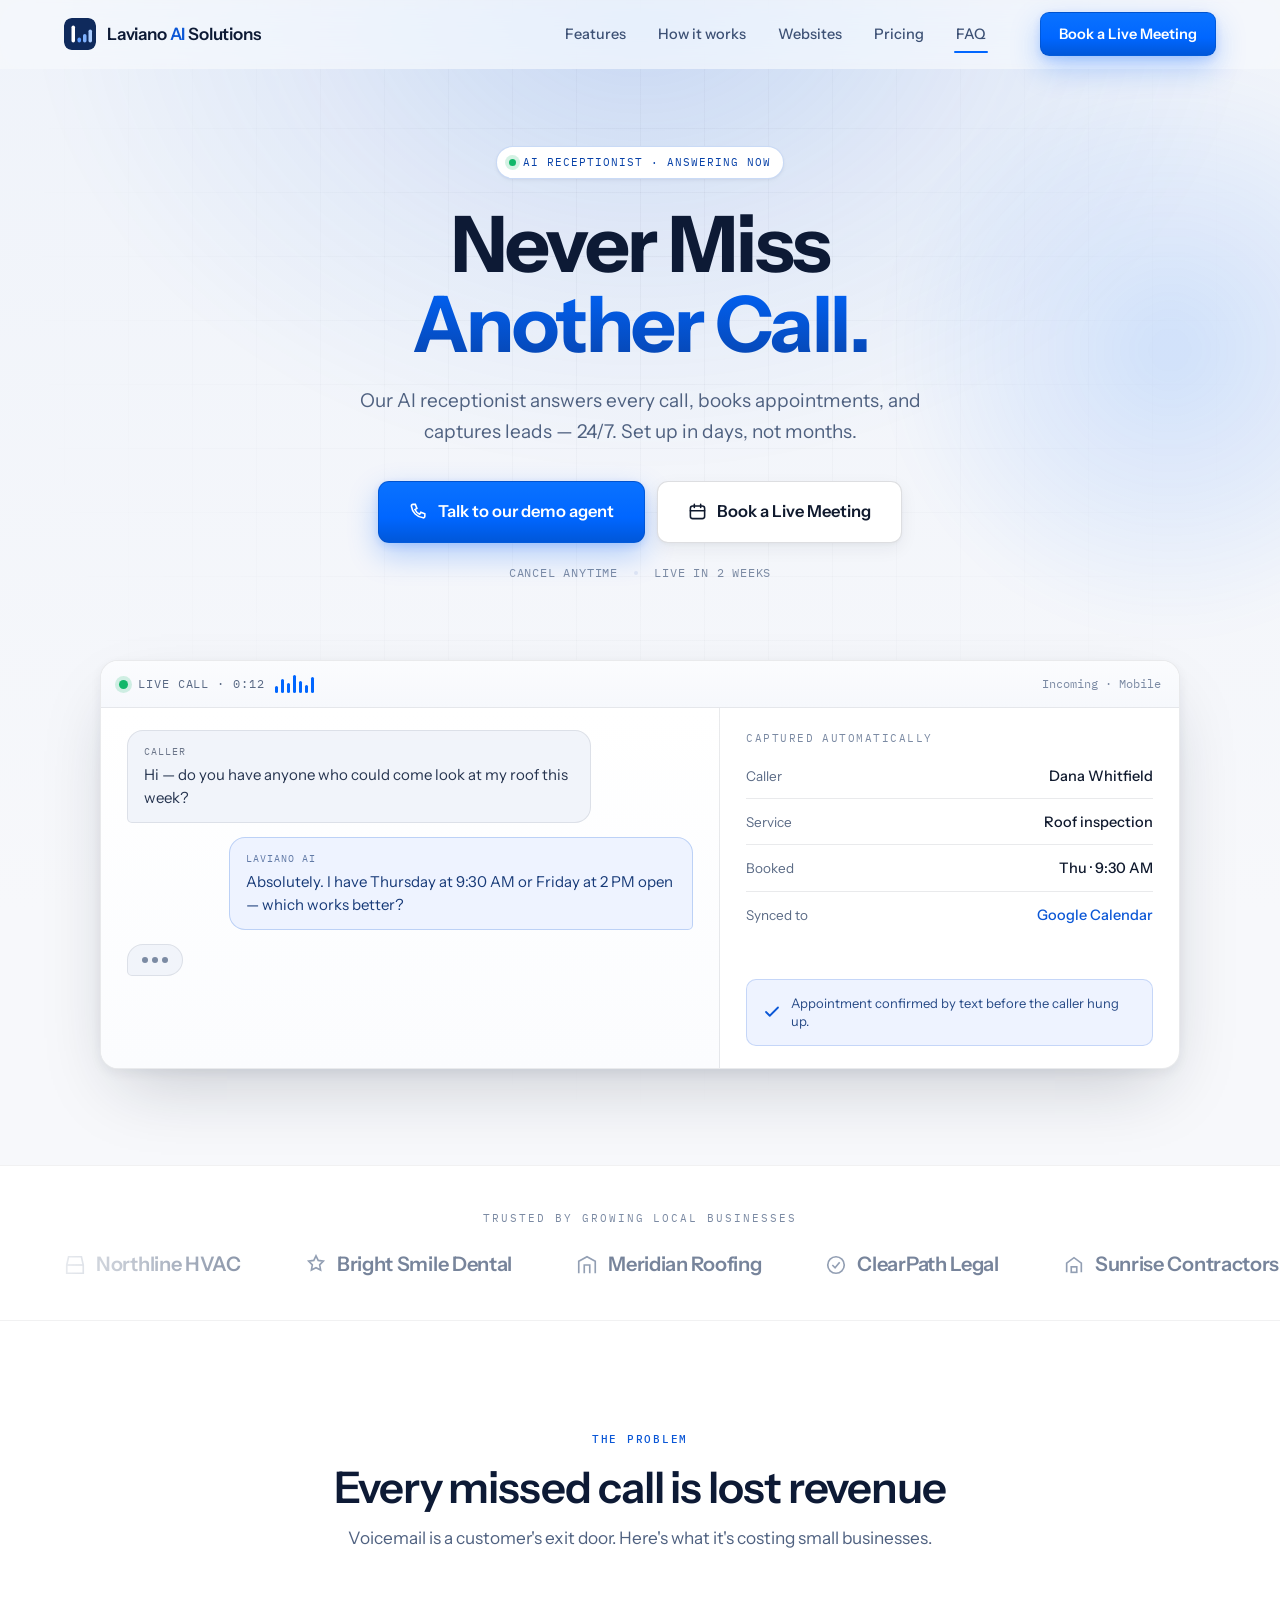
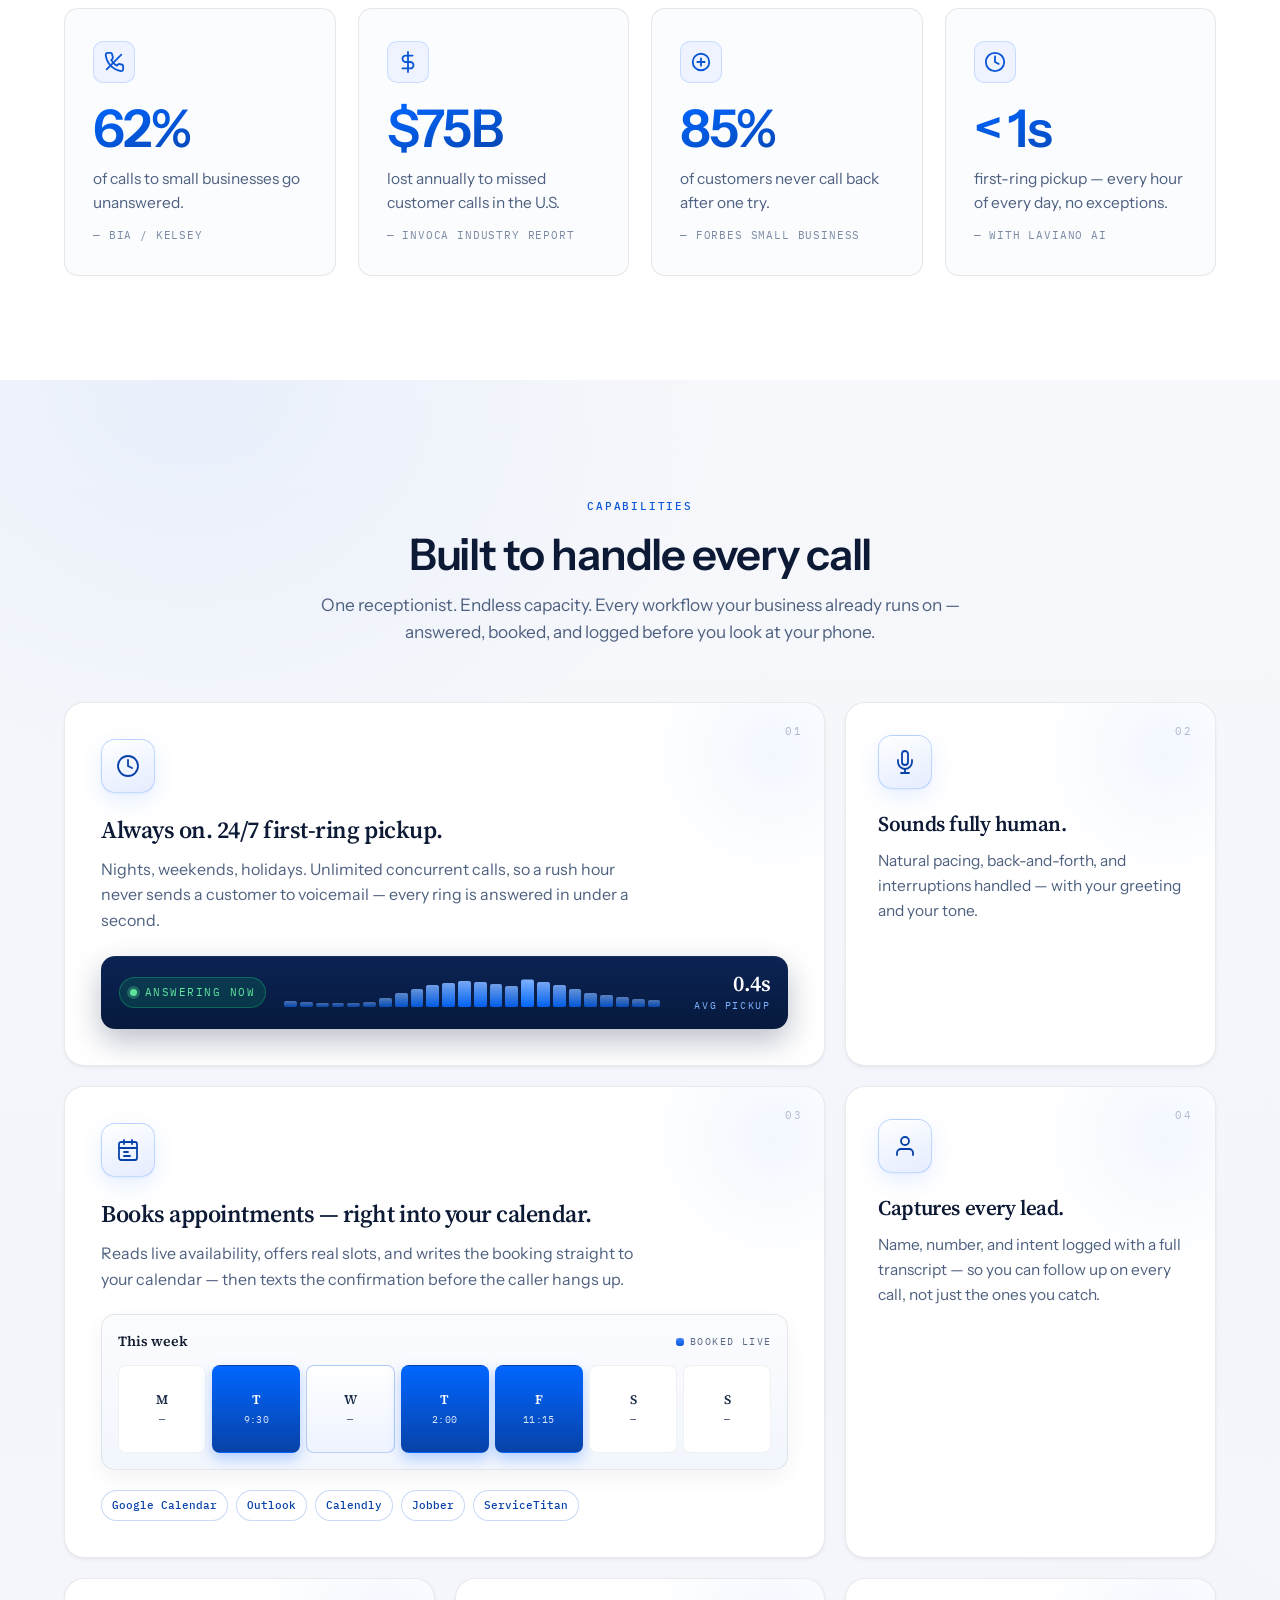
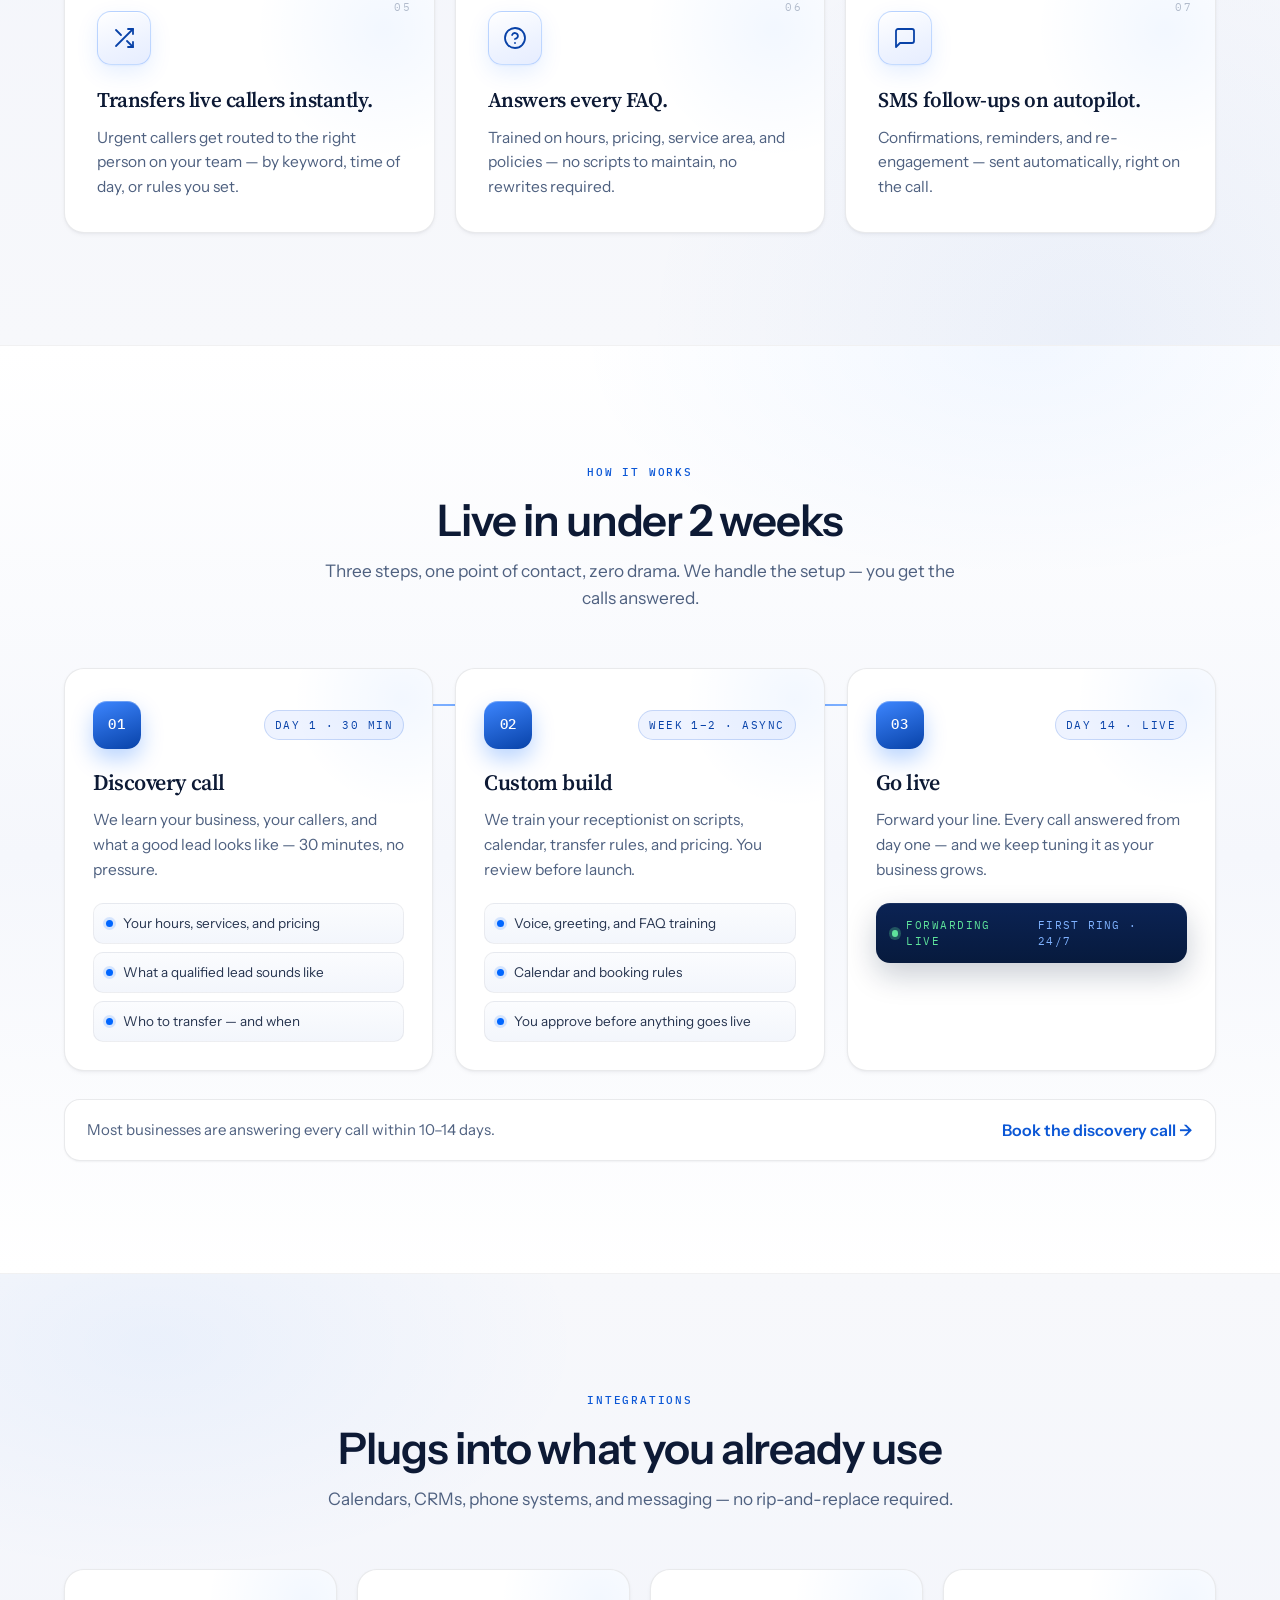
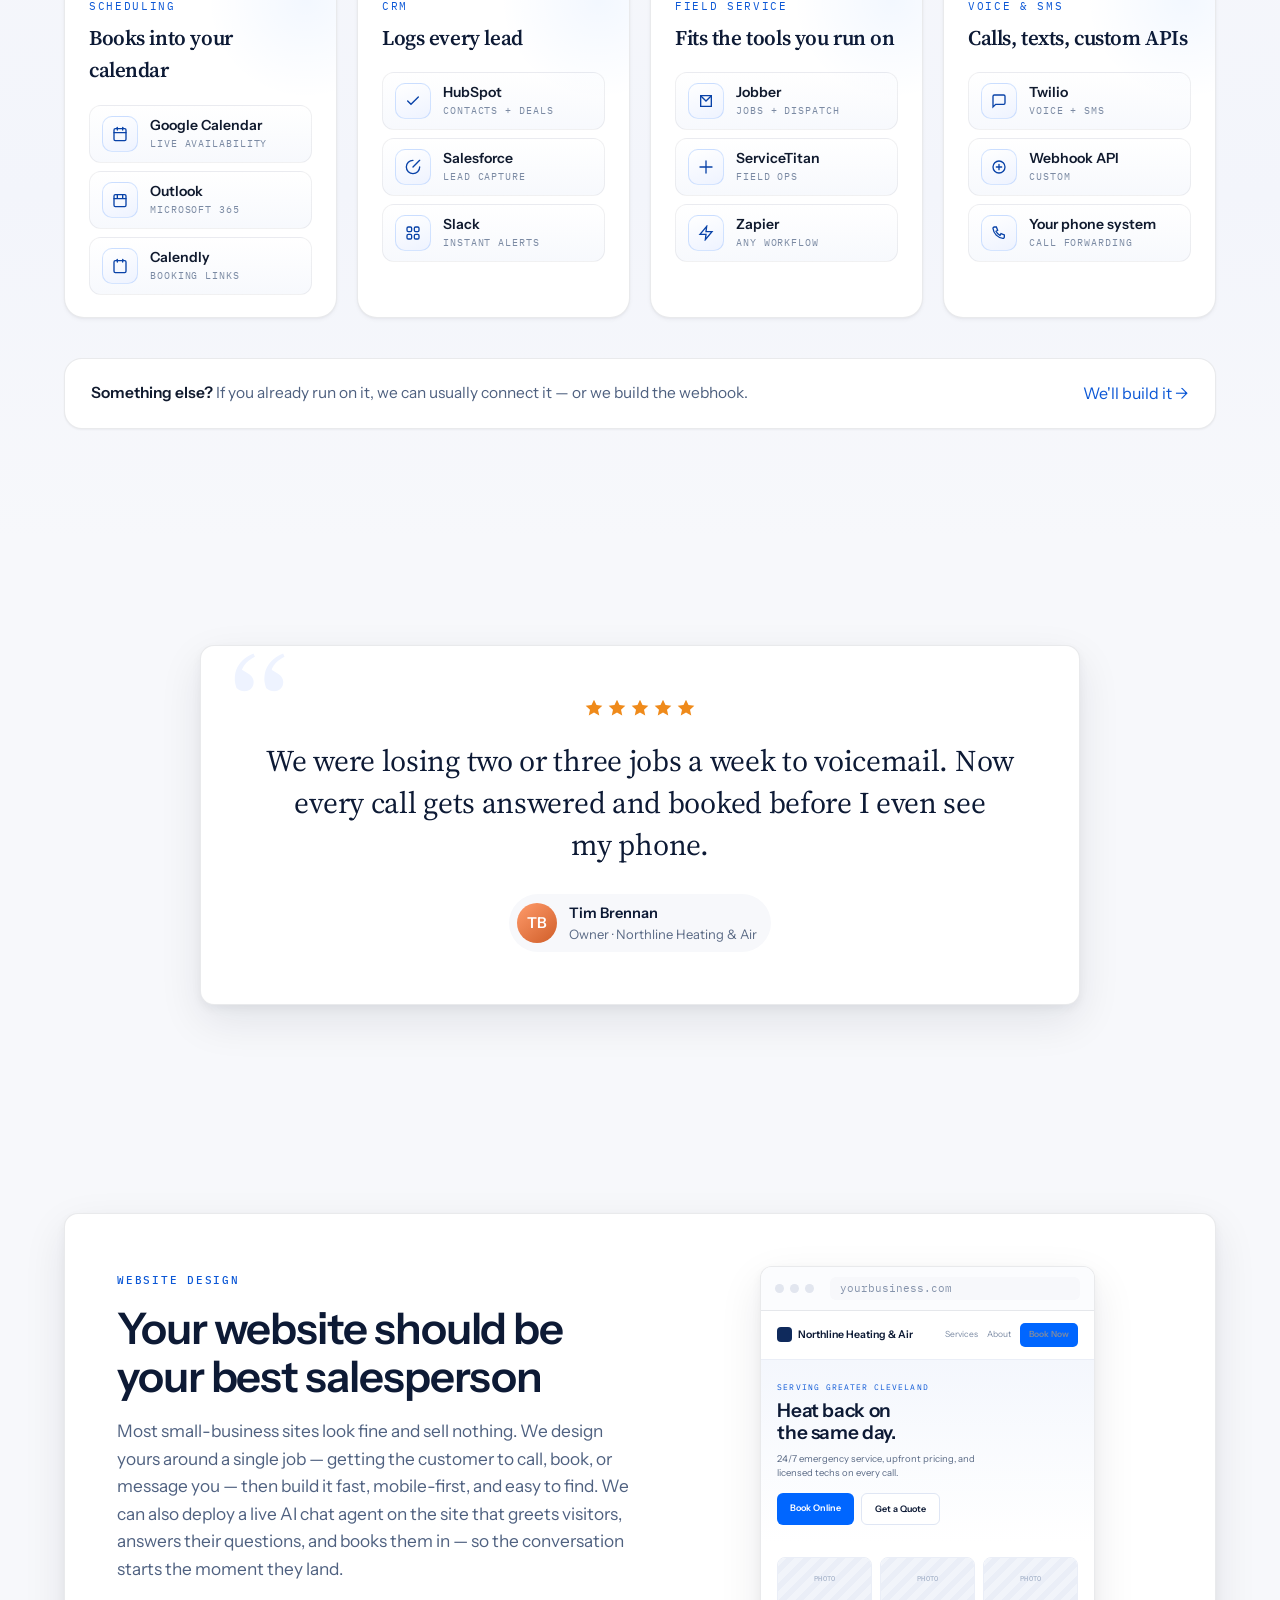
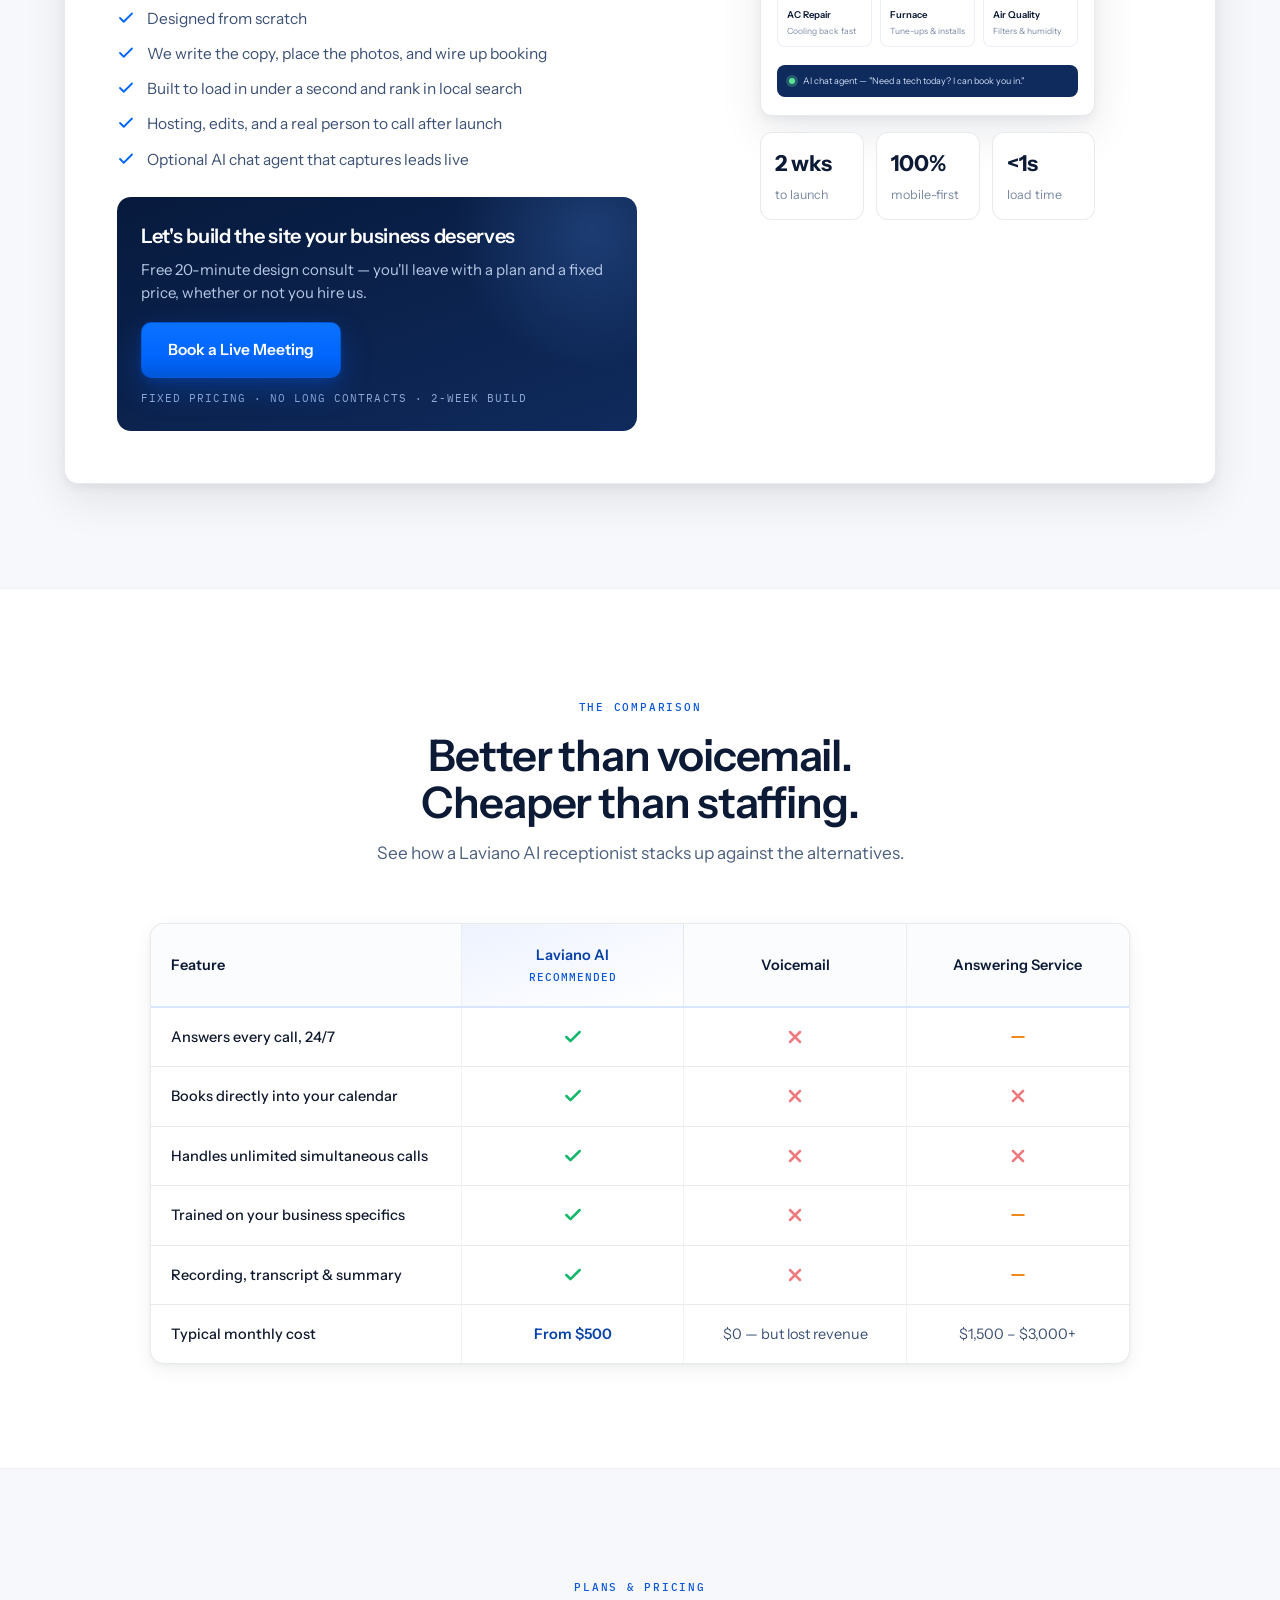
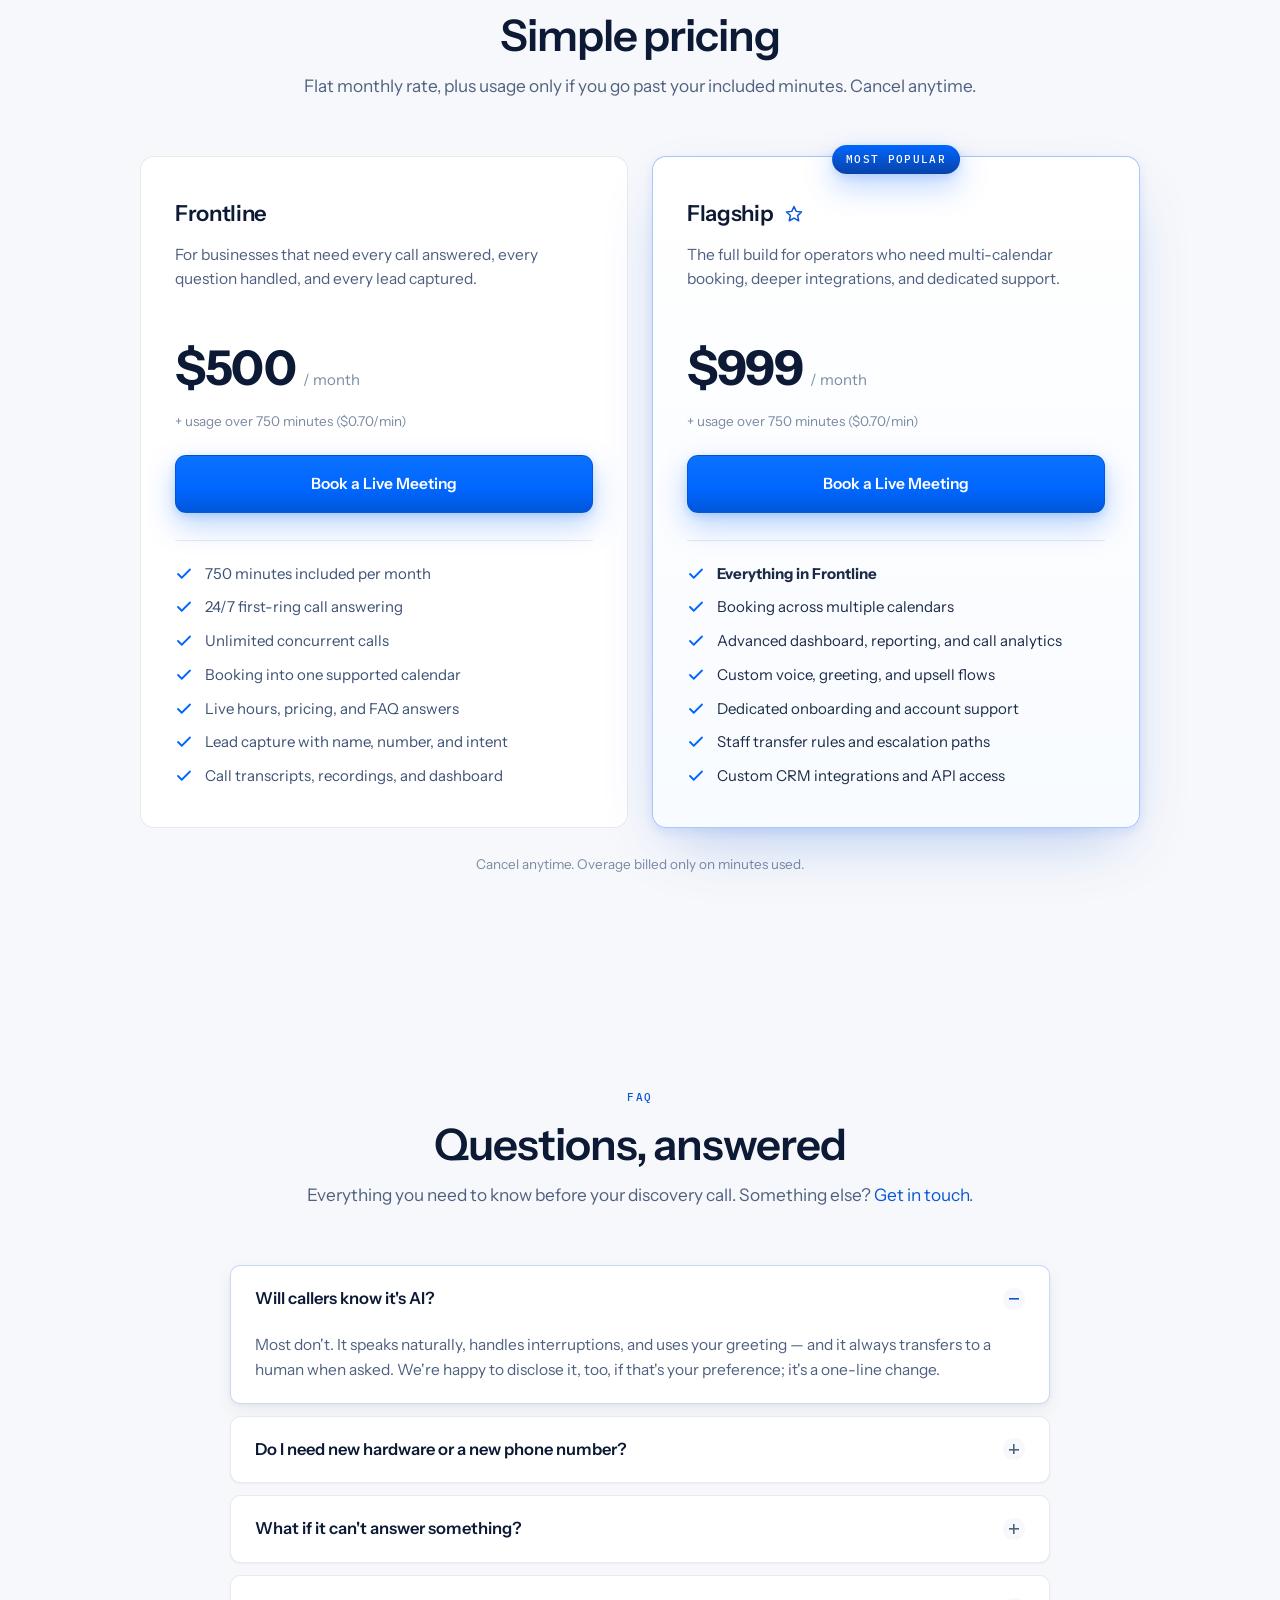
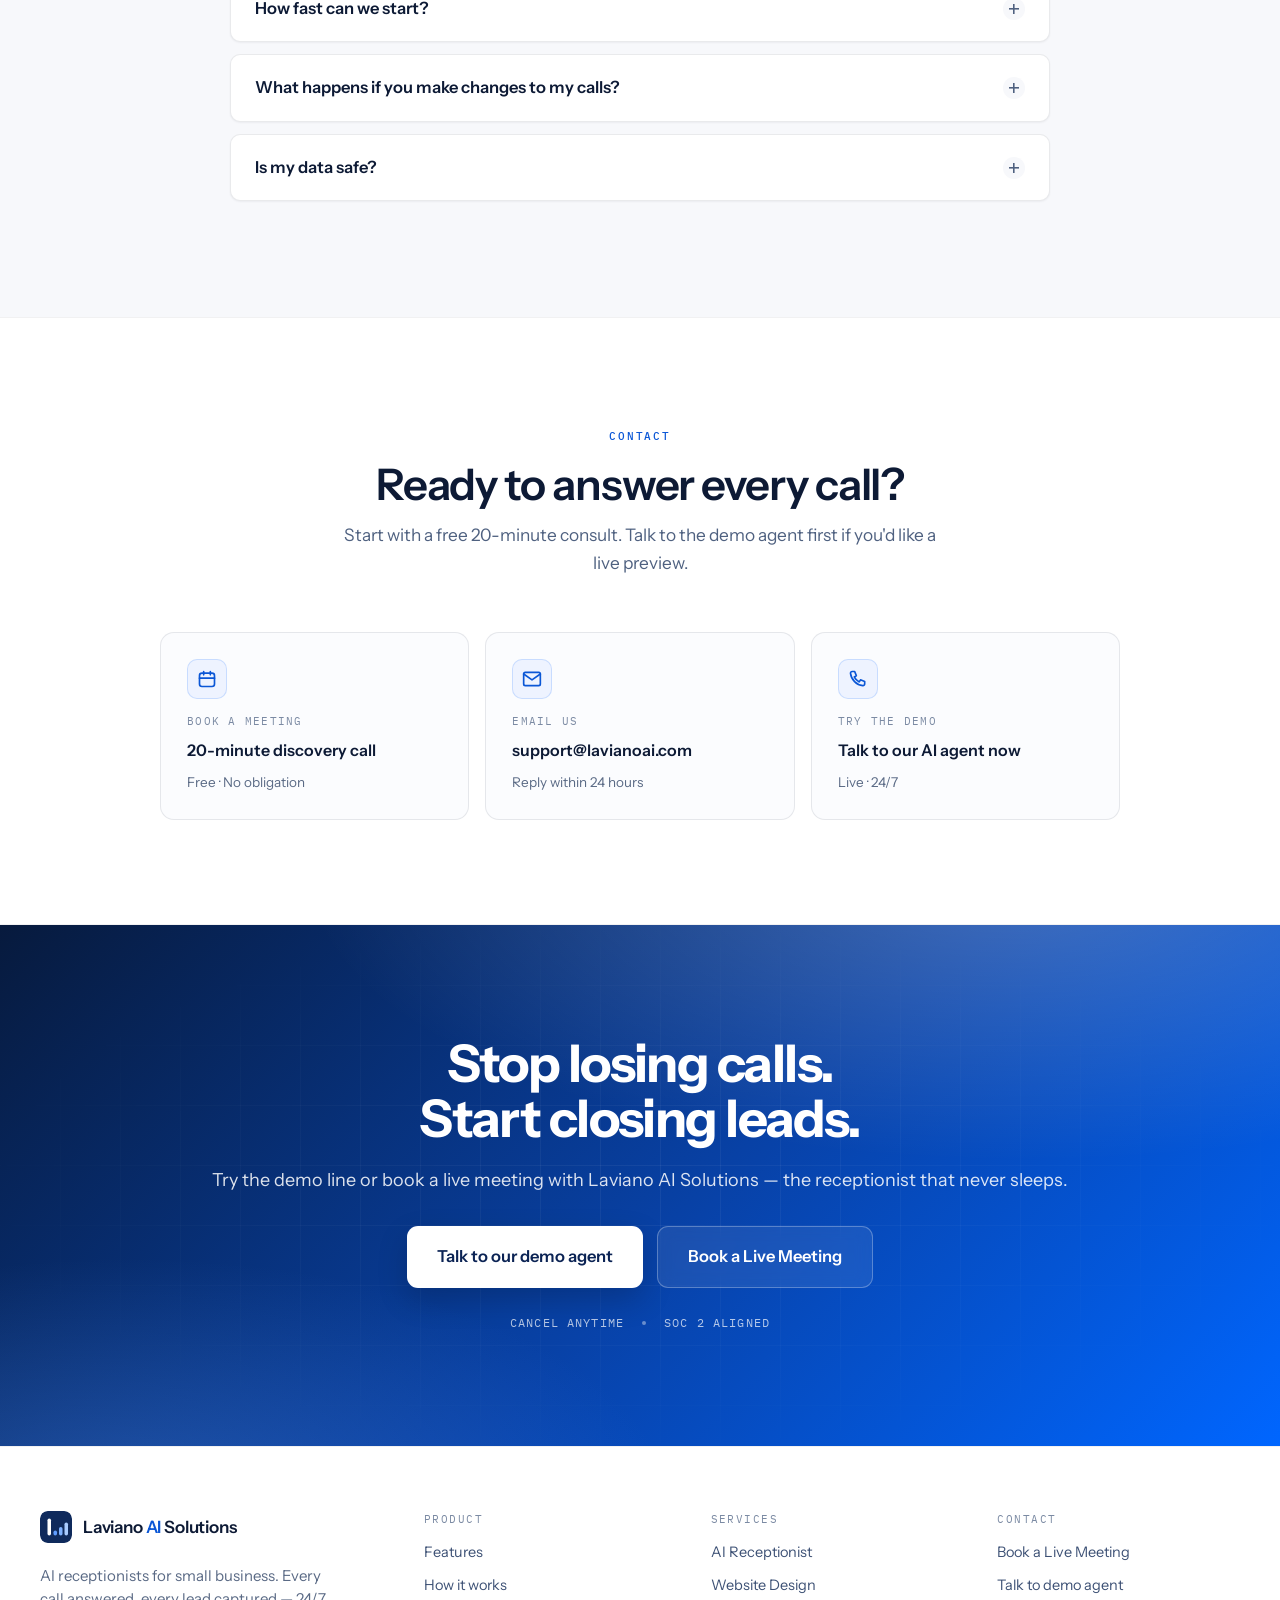
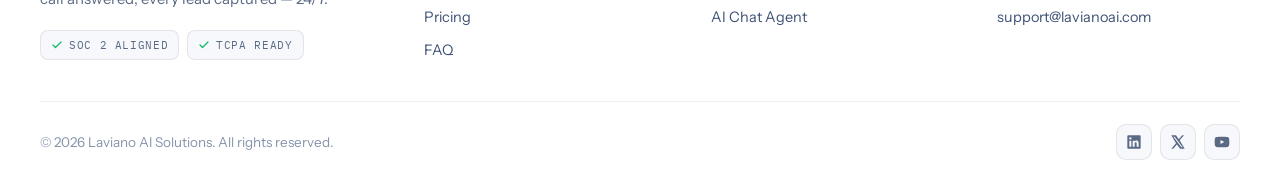
==== Laviano AI Solutions.html @ 8ea0ea9b "Save Laviano AI Solutions website as a recoverable snapshot. Co-authored-by: Cursor <cursoragent@cur" ====
<!DOCTYPE html>
<html lang="en">
<head>
<meta charset="utf-8">
<meta name="viewport" content="width=device-width, initial-scale=1, viewport-fit=cover">
<meta name="theme-color" content="#0f2a5c">
<meta name="color-scheme" content="light">
<meta name="description" content="Laviano AI Solutions builds AI receptionists that answer every call, book appointments, and capture leads 24/7 — plus fast, conversion-focused websites for small business.">
<meta name="keywords" content="AI receptionist, AI phone answering, small business AI, appointment booking AI, missed call solution, AI voice agent">
<meta property="og:title" content="Laviano AI Solutions — Never Miss Another Call">
<meta property="og:description" content="AI receptionist that answers every call, books appointments, and captures leads — 24/7. Set up in days, not months.">
<meta property="og:type" content="website">
<meta name="twitter:card" content="summary_large_image">

<title>Laviano AI Solutions — Never Miss Another Call</title>

<link rel="preconnect" href="https://fonts.googleapis.com">
<link rel="preconnect" href="https://fonts.gstatic.com" crossorigin>
<link href="https://fonts.googleapis.com/css2?family=Instrument+Sans:ital,wght@0,400..700;1,400..700&family=IBM+Plex+Mono:wght@400;500&family=Source+Serif+4:opsz,wght@8..60,400;8..60,600&display=swap" rel="stylesheet">

<!-- Inline SVG favicon (data URI) -->
<link rel="icon" type="image/svg+xml" href="data:image/svg+xml;utf8,<svg xmlns='http://www.w3.org/2000/svg' viewBox='0 0 64 64'><rect width='64' height='64' rx='14' fill='%230f2a5c'/><rect x='15' y='15' width='7' height='34' rx='3.5' fill='%23fff'/><rect x='27' y='39' width='7' height='10' rx='3.5' fill='%235f9dff'/><rect x='38' y='32' width='7' height='17' rx='3.5' fill='%237fb2ff'/><rect x='49' y='23' width='7' height='26' rx='3.5' fill='%23a9ccff'/></svg>">

<style>
/* =====================================================================
   DESIGN SYSTEM
   Tokens, resets, and shared primitives.
   ===================================================================== */
:root {
  /* Brand — deep marine + electric blue */
  --brand-950: #071a3d;
  --brand-900: #0b2354;
  --brand-800: #0f2a5c;
  --brand-700: #0842a8;
  --brand-600: #0b57d6;
  --brand-500: #0066ff;
  --brand-400: #3d86ff;
  --brand-300: #7fb2ff;
  --brand-200: #a9ccff;
  --brand-100: #d7e5ff;
  --brand-50:  #eef3ff;

  /* Neutral (cool) */
  --ink-950: #06101f;
  --ink-900: #0d1a35;
  --ink-800: #101a2e;
  --ink-700: #1c2b48;
  --ink-600: #26344f;
  --ink-500: #3d5175;
  --ink-400: #4f6180;
  --ink-300: #5a6a85;
  --ink-200: #7b8aa3;
  --ink-100: #8593ab;
  --ink-60:  #b7c9e6;
  --ink-40:  #dfe6f4;
  --ink-20:  #eaeef7;
  --ink-10:  #f1f4fa;
  --ink-05:  #f7f8fb;

  /* Surfaces */
  --bg:            #f7f8fb;
  --surface:       #ffffff;
  --surface-soft:  #fbfcfe;
  --surface-tint:  #eff3fa;

  /* Semantics */
  --success: #12b76a;
  --warn:    #ef8a1a;
  --danger:  #e5484d;

  /* Lines */
  --line:      rgba(16,26,46,.09);
  --line-soft: rgba(16,26,46,.06);
  --line-hard: rgba(16,26,46,.14);

  /* Elevations */
  --shadow-xs:  0 1px 2px rgba(16,26,46,.05);
  --shadow-sm:  0 2px 4px rgba(16,26,46,.04), 0 1px 2px rgba(16,26,46,.03);
  --shadow-md:  0 6px 18px rgba(16,26,46,.06), 0 2px 4px rgba(16,26,46,.04);
  --shadow-lg:  0 16px 44px rgba(16,26,46,.09), 0 4px 10px rgba(16,26,46,.05);
  --shadow-xl:  0 24px 60px rgba(16,26,46,.12), 0 6px 14px rgba(16,26,46,.05);
  --shadow-brand: 0 12px 30px rgba(0,102,255,.28), 0 3px 8px rgba(0,102,255,.16);
  --shadow-brand-lg: 0 20px 46px rgba(0,102,255,.36), 0 6px 14px rgba(0,102,255,.20);

  /* Radii */
  --r-xs: 6px;
  --r-sm: 8px;
  --r-md: 10px;
  --r-lg: 14px;
  --r-xl: 18px;
  --r-2xl: 22px;
  --r-full: 999px;

  /* Type */
  --font-sans:  'Instrument Sans', 'Helvetica Neue', Helvetica, Arial, sans-serif;
  --font-serif: 'Source Serif 4', 'Iowan Old Style', Georgia, serif;
  --font-mono:  'IBM Plex Mono', ui-monospace, SFMono-Regular, Menlo, Consolas, monospace;

  /* Spacing scale */
  --sp-1: 4px;  --sp-2: 8px;  --sp-3: 12px; --sp-4: 16px;
  --sp-5: 20px; --sp-6: 24px; --sp-7: 32px; --sp-8: 40px;
  --sp-9: 56px; --sp-10: 72px; --sp-11: 96px; --sp-12: 128px;

  /* Motion */
  --ease-out: cubic-bezier(.2, .7, .2, 1);
  --ease-in-out: cubic-bezier(.65, 0, .35, 1);
  --dur-1: 140ms;
  --dur-2: 220ms;
  --dur-3: 380ms;
  --dur-4: 620ms;
  --dur-5: 900ms;

  /* Layout */
  --wrap: 1200px;
  --wrap-tight: 900px;
  --nav-h: 68px;
}

* { margin: 0; padding: 0; box-sizing: border-box; -webkit-tap-highlight-color: transparent; }
html {
  scroll-behavior: smooth;
  -webkit-text-size-adjust: 100%;
  overflow-x: hidden;
  overscroll-behavior-y: none;
}
html:focus-within { scroll-behavior: smooth; }
body {
  background: var(--bg);
  color: var(--ink-800);
  font-family: var(--font-sans);
  font-size: 16px;
  line-height: 1.55;
  -webkit-font-smoothing: antialiased;
  -moz-osx-font-smoothing: grayscale;
  text-rendering: optimizeLegibility;
  overflow-x: hidden;
  overflow-wrap: break-word;
  word-wrap: break-word;
  min-width: 320px;
}
::selection { background: rgba(0,102,255,.22); color: var(--ink-900); }
img, svg { display: block; max-width: 100%; }
button { font: inherit; color: inherit; background: none; border: 0; cursor: pointer; }
a { color: var(--brand-600); text-decoration: none; transition: color var(--dur-1) var(--ease-out); }
a:hover { color: var(--brand-700); }
:focus-visible { outline: 2px solid var(--brand-500); outline-offset: 3px; border-radius: 4px; }

/* Skip link (a11y) */
.skip-link {
  position: fixed; top: -60px; left: 12px;
  background: var(--ink-900); color: #fff;
  padding: 10px 14px; border-radius: var(--r-sm);
  font-weight: 600; font-size: 14px; z-index: 999;
  transition: top .18s var(--ease-out);
}
.skip-link:focus { top: 12px; color: #fff; }

/* Layout helper */
.wrap { max-width: var(--wrap); margin: 0 auto; padding: 0 24px; }
.wrap-tight { max-width: var(--wrap-tight); margin: 0 auto; padding: 0 24px; }
section { padding: 104px 24px; position: relative; }

/* Eyebrow label */
.eyebrow {
  font-family: var(--font-mono);
  font-size: 11px;
  font-weight: 500;
  letter-spacing: .16em;
  text-transform: uppercase;
  color: var(--brand-600);
}
.eyebrow--dark { color: var(--brand-300); }

/* Section heading */
.h-section {
  font-family: var(--font-sans);
  font-weight: 600;
  font-size: clamp(28px, 3.4vw, 44px);
  line-height: 1.1;
  letter-spacing: -0.025em;
  color: var(--ink-900);
  text-wrap: balance;
}
.h-section--lg {
  font-weight: 700;
  font-size: clamp(34px, 4.2vw, 54px);
  letter-spacing: -0.03em;
}
.lede {
  color: var(--ink-400);
  font-size: clamp(16px, 1.35vw, 18px);
  line-height: 1.6;
  text-wrap: pretty;
}
.section-head {
  text-align: center;
  max-width: 680px;
  margin: 0 auto var(--sp-9);
}
.section-head .h-section { margin: 14px 0 12px; }

/* Buttons */
.btn {
  display: inline-flex; align-items: center; justify-content: center; gap: 10px;
  font-family: var(--font-sans);
  font-weight: 600;
  font-size: 15.5px;
  padding: 15px 26px;
  border-radius: var(--r-md);
  transition: transform var(--dur-2) var(--ease-out), box-shadow var(--dur-2) var(--ease-out), background var(--dur-2) var(--ease-out), color var(--dur-2) var(--ease-out), border-color var(--dur-2) var(--ease-out);
  white-space: nowrap;
  will-change: transform;
  cursor: pointer;
}
.btn:active { transform: translateY(-1px); }
.btn--primary {
  background: linear-gradient(180deg, #0a72ff, #0066ff 60%, #0057d9);
  color: #fff;
  box-shadow: var(--shadow-brand);
  border: 1px solid rgba(0,80,200,.65);
}
.btn--primary:hover { transform: translateY(-2px); box-shadow: var(--shadow-brand-lg); color: #fff; }
.btn--ghost {
  background: #fff;
  color: var(--ink-800);
  border: 1px solid var(--line-hard);
  box-shadow: var(--shadow-md);
}
.btn--ghost:hover { transform: translateY(-2px); box-shadow: var(--shadow-lg); color: var(--ink-800); border-color: rgba(16,26,46,.22); }
.btn--onDark {
  background: rgba(255,255,255,.08);
  color: #fff;
  border: 1px solid rgba(255,255,255,.28);
  backdrop-filter: blur(8px);
}
.btn--onDark:hover { transform: translateY(-2px); background: rgba(255,255,255,.14); color: #fff; }
.btn--white {
  background: #fff;
  color: var(--brand-900);
  box-shadow: 0 12px 30px rgba(0,0,0,.18);
}
.btn--white:hover { transform: translateY(-2px); box-shadow: 0 18px 40px rgba(0,0,0,.24); color: var(--brand-900); }
.btn--lg { font-size: 16.5px; padding: 17px 30px; border-radius: 11px; }

/* Chip / tag */
.chip {
  display: inline-flex; align-items: center; gap: 7px;
  padding: 7px 12px;
  border-radius: var(--r-full);
  font-family: var(--font-mono);
  font-size: 11px;
  letter-spacing: .09em;
  text-transform: uppercase;
  color: var(--brand-700);
  background: #fff;
  border: 1px solid rgba(11,87,214,.22);
  box-shadow: var(--shadow-sm);
}
.chip .dot {
  width: 7px; height: 7px; border-radius: 50%;
  background: var(--success);
  box-shadow: 0 0 0 4px rgba(18,183,106,.18);
  animation: pulseDot 1.8s ease-in-out infinite;
}
.tag {
  display: inline-flex; align-items: center; gap: 6px;
  padding: 7px 12px;
  border-radius: 8px;
  background: var(--brand-50);
  border: 1px solid rgba(0,102,255,.24);
  font-family: var(--font-mono);
  font-weight: 500;
  font-size: 11.5px;
  color: var(--brand-700);
}

/* Card primitive */
.card {
  background: var(--surface);
  border: 1px solid var(--line);
  border-radius: var(--r-lg);
  box-shadow: var(--shadow-sm);
  transition: transform var(--dur-2) var(--ease-out), box-shadow var(--dur-2) var(--ease-out), border-color var(--dur-2) var(--ease-out);
}
.card--soft { background: var(--surface-soft); }
.card--interactive:hover { transform: translateY(-4px); box-shadow: var(--shadow-lg); border-color: rgba(11,87,214,.22); }

/* Reveal on scroll */
[data-reveal] {
  opacity: 0;
  transform: translateY(22px);
  transition: opacity var(--dur-4) var(--ease-out), transform var(--dur-4) var(--ease-out);
}
[data-reveal].in { opacity: 1; transform: none; }
[data-reveal][data-delay="1"] { transition-delay: .07s; }
[data-reveal][data-delay="2"] { transition-delay: .14s; }
[data-reveal][data-delay="3"] { transition-delay: .21s; }
[data-reveal][data-delay="4"] { transition-delay: .28s; }

/* Animations */
@keyframes drift {
  0%   { transform: translate3d(-2%, 0, 0) scale(1); }
  50%  { transform: translate3d(3%, -3%, 0) scale(1.08); }
  100% { transform: translate3d(-2%, 0, 0) scale(1); }
}
@keyframes drift2 {
  0%   { transform: translate3d(2%, 2%, 0) scale(1.05); }
  50%  { transform: translate3d(-2%, -1%, 0) scale(1); }
  100% { transform: translate3d(2%, 2%, 0) scale(1.05); }
}
@keyframes pulseDot { 0%,100% { opacity: .4; } 50% { opacity: 1; } }
@keyframes marquee { from { transform: translateX(0); } to { transform: translateX(-50%); } }
@keyframes wave {
  0%, 100% { transform: scaleY(0.4); }
  50%      { transform: scaleY(1); }
}
@keyframes spin { to { transform: rotate(360deg); } }
@keyframes fadeIn { from { opacity: 0; transform: translateY(6px); } to { opacity: 1; transform: none; } }

/* Reduced motion */
@media (prefers-reduced-motion: reduce) {
  * { animation-duration: .001ms !important; animation-iteration-count: 1 !important; transition-duration: .001ms !important; scroll-behavior: auto !important; }
  [data-reveal] { opacity: 1 !important; transform: none !important; }
}

/* =====================================================================
   NAV
   ===================================================================== */
.nav {
  position: fixed; top: 0; left: 0; right: 0; z-index: 60;
  width: 100%;
  max-width: 100vw;
  backdrop-filter: saturate(180%) blur(14px);
  -webkit-backdrop-filter: saturate(180%) blur(14px);
  background: rgba(247,248,251,.72);
  border-bottom: 1px solid transparent;
  transition: background var(--dur-2) var(--ease-out), border-color var(--dur-2) var(--ease-out), box-shadow var(--dur-2) var(--ease-out);
  padding-left: env(safe-area-inset-left);
  padding-right: env(safe-area-inset-right);
}
.nav.is-stuck {
  background: rgba(247,248,251,.88);
  border-bottom-color: var(--line);
  box-shadow: 0 4px 22px rgba(16,26,46,.06);
}
.nav__inner {
  max-width: var(--wrap); margin: 0 auto;
  height: var(--nav-h);
  padding: 0 24px;
  display: flex; align-items: center; gap: 32px;
}
.brand {
  display: inline-flex; align-items: center; gap: 11px;
  color: var(--ink-900); font-weight: 600;
  transition: opacity var(--dur-1) var(--ease-out);
}
.brand:hover { color: var(--ink-900); opacity: .85; }
.brand__mark { width: 32px; height: 32px; border-radius: 8px; display: block; }
.brand__text {
  font-family: var(--font-sans);
  font-weight: 600; font-size: 17px; letter-spacing: -0.01em;
  white-space: nowrap;
}
.brand__text span { color: var(--brand-600); }
.nav__links {
  display: flex; align-items: center; gap: 28px;
  font-size: 14.5px; font-weight: 500;
  color: var(--ink-500);
  margin-left: auto;
}
.nav__links a {
  color: inherit; position: relative;
  padding: 6px 2px;
  transition: color var(--dur-1) var(--ease-out);
}
.nav__links a::after {
  content: ""; position: absolute; left: 0; right: 0; bottom: -2px; height: 2px;
  background: var(--brand-500); border-radius: 2px;
  transform: scaleX(0); transform-origin: left;
  transition: transform var(--dur-2) var(--ease-out);
}
.nav__links a:hover { color: var(--ink-900); }
.nav__links a:hover::after,
.nav__links a.is-active::after { transform: scaleX(1); }
.nav__cta { margin-left: 20px; padding: 10px 18px; font-size: 14.5px; border-radius: 9px; }
.nav__toggle {
  display: none; width: 40px; height: 40px; border-radius: 8px;
  align-items: center; justify-content: center;
  color: var(--ink-800);
  transition: background var(--dur-1) var(--ease-out);
}
.nav__toggle:hover { background: rgba(16,26,46,.05); }
.nav__toggle svg { transition: transform var(--dur-2) var(--ease-out); }
.nav__toggle.is-open svg { transform: rotate(90deg); }

/* Mobile drawer */
.nav__drawer {
  position: fixed;
  top: var(--nav-h);
  left: 0;
  right: 0;
  bottom: 0;
  height: calc(100vh - var(--nav-h));
  background: #ffffff;
  background: linear-gradient(180deg, #ffffff 0%, #f7f8fb 100%);
  padding: 24px;
  transform: translateY(-8px);
  opacity: 0; visibility: hidden;
  transition: opacity var(--dur-2) var(--ease-out), transform var(--dur-2) var(--ease-out), visibility var(--dur-2);
  z-index: 59;
  overflow-y: auto;
}
.nav__drawer.is-open { opacity: 1; visibility: visible; transform: none; }
.nav__drawer a {
  display: block; padding: 16px 12px;
  font-size: 20px; font-weight: 500;
  color: var(--ink-900);
  border-bottom: 1px solid var(--line-soft);
}
.nav__drawer .btn { width: 100%; margin-top: 20px; }

@media (max-width: 860px) {
  .nav__links { display: none; }
  .nav__cta { display: none; }
  .nav__toggle { display: inline-flex; margin-left: auto; }
}

/* =====================================================================
   SCROLL PROGRESS
   ===================================================================== */
.progress {
  position: fixed; top: 0; left: 0; height: 3px; width: 0%;
  background: linear-gradient(90deg, var(--brand-500), var(--brand-300));
  z-index: 70; transition: width 60ms linear;
  border-radius: 0 3px 3px 0;
}

/* =====================================================================
   HERO
   ===================================================================== */
.hero {
  padding: calc(var(--nav-h) + 78px) 24px 96px;
  overflow: hidden;
  background: linear-gradient(180deg, var(--surface-tint) 0%, var(--bg) 78%);
}
.hero__glow {
  position: absolute; top: -320px; left: 50%; width: 1200px; height: 780px;
  margin-left: -600px;
  background: radial-gradient(ellipse at 50% 40%, rgba(11,87,214,.18), rgba(11,87,214,.05) 45%, transparent 72%);
  filter: blur(16px);
  animation: drift 22s ease-in-out infinite;
  pointer-events: none;
}
.hero__glow--right {
  top: 40px; left: auto; right: -200px; width: 620px; height: 620px;
  margin: 0;
  background: radial-gradient(circle, rgba(0,102,255,.14), transparent 65%);
  animation: drift2 26s ease-in-out infinite;
}
.hero__grid {
  position: absolute; inset: 0;
  background-image:
    linear-gradient(rgba(16,26,46,.035) 1px, transparent 1px),
    linear-gradient(90deg, rgba(16,26,46,.035) 1px, transparent 1px);
  background-size: 64px 64px;
  mask-image: radial-gradient(ellipse at 50% 22%, #000, transparent 70%);
  -webkit-mask-image: radial-gradient(ellipse at 50% 22%, #000, transparent 70%);
  pointer-events: none;
}
.hero__inner { position: relative; max-width: var(--wrap); margin: 0 auto; text-align: center; }
.hero__title {
  font-family: var(--font-sans);
  font-weight: 700;
  font-size: clamp(42px, 6.4vw, 78px);
  line-height: 1.02;
  letter-spacing: -0.032em;
  margin: 26px auto 0;
  max-width: 900px;
  color: var(--ink-900);
  text-wrap: balance;
}
.hero__title em {
  font-style: normal;
  background: linear-gradient(180deg, var(--brand-500), var(--brand-700));
  -webkit-background-clip: text; background-clip: text; color: transparent;
}
.hero__lede {
  font-size: clamp(17px, 1.5vw, 19px);
  line-height: 1.6; color: var(--ink-400);
  max-width: 620px; margin: 22px auto 0;
  text-wrap: pretty;
}
.hero__ctas {
  display: flex; flex-wrap: wrap; gap: 12px;
  justify-content: center; margin-top: 34px;
}
.hero__meta {
  display: inline-flex; align-items: center; gap: 16px;
  font-family: var(--font-mono); font-size: 11.5px; letter-spacing: .07em;
  color: var(--ink-200); margin-top: 22px;
  text-transform: uppercase;
}
.hero__meta .sep { width: 4px; height: 4px; border-radius: 50%; background: var(--ink-40); }

/* Live demo panel */
.demo {
  position: relative;
  max-width: 1080px; margin: 76px auto 0;
  border: 1px solid var(--line);
  border-radius: var(--r-xl);
  background: var(--surface);
  box-shadow: 0 30px 70px -20px rgba(16,26,46,.22), 0 4px 12px rgba(16,26,46,.06);
  overflow: hidden;
}
.demo__bar {
  display: flex; align-items: center; gap: 10px;
  padding: 14px 18px;
  border-bottom: 1px solid var(--line);
  background: linear-gradient(180deg, #fbfcfe, #f6f8fc);
}
.demo__bar .dot {
  width: 9px; height: 9px; border-radius: 50%; background: var(--success);
  box-shadow: 0 0 0 4px rgba(18,183,106,.18);
  animation: pulseDot 1.8s ease-in-out infinite;
}
.demo__bar .label {
  font-family: var(--font-mono); font-size: 11.5px; letter-spacing: .08em;
  color: var(--ink-300); text-transform: uppercase;
}
.demo__bar .meta { margin-left: auto; font-family: var(--font-mono); font-size: 11.5px; color: var(--ink-200); }
.demo__panel {
  display: grid;
  grid-template-columns: 1.35fr 1fr;
  min-height: 360px;
}
.demo__transcript {
  padding: 22px 26px; border-right: 1px solid var(--line);
  display: flex; flex-direction: column; gap: 14px;
  background: linear-gradient(180deg, #fff, #fbfcfe);
}
.demo__row { display: flex; }
.demo__row--out { justify-content: flex-end; }
.demo__msg {
  max-width: 82%; padding: 13px 16px;
  border-radius: 16px;
  font-size: 15px; line-height: 1.5;
  animation: fadeIn .35s var(--ease-out) both;
}
.demo__msg .who {
  font-family: var(--font-mono); font-size: 10px; letter-spacing: .1em;
  text-transform: uppercase; opacity: .65; margin-bottom: 5px;
}
.demo__msg--in {
  background: var(--ink-10); color: var(--ink-600);
  border: 1px solid var(--line);
  border-bottom-left-radius: 5px;
}
.demo__msg--out {
  background: var(--brand-50); color: #173a78;
  border: 1px solid rgba(11,87,214,.22);
  border-bottom-right-radius: 5px;
}
.demo__typing {
  display: inline-flex; gap: 4px; padding: 12px 14px;
  background: var(--ink-10); border-radius: 16px 16px 16px 5px;
  border: 1px solid var(--line);
}
.demo__typing span {
  width: 6px; height: 6px; border-radius: 50%; background: var(--ink-200);
  animation: pulseDot 1.2s ease-in-out infinite;
}
.demo__typing span:nth-child(2) { animation-delay: .15s; }
.demo__typing span:nth-child(3) { animation-delay: .3s; }
.demo__side {
  padding: 22px 26px;
  display: flex; flex-direction: column; gap: 18px;
}
.demo__side .k {
  font-family: var(--font-mono); font-size: 10.5px; letter-spacing: .14em;
  text-transform: uppercase; color: var(--ink-200);
}
.demo__rows { display: flex; flex-direction: column; gap: 12px; }
.demo__rows .row {
  display: flex; justify-content: space-between; align-items: baseline;
  padding-bottom: 11px; border-bottom: 1px solid var(--line);
  font-size: 14.5px;
}
.demo__rows .row:last-child { border-bottom: 0; padding-bottom: 0; }
.demo__rows .row .lbl { color: var(--ink-300); font-size: 13.5px; }
.demo__rows .row .val { font-weight: 500; color: var(--ink-800); }
.demo__rows .row .val--link { color: var(--brand-600); }
.demo__confirm {
  margin-top: auto; padding: 14px 16px; border-radius: 10px;
  background: var(--brand-50); border: 1px solid rgba(11,87,214,.18);
  display: flex; align-items: center; gap: 10px;
}
.demo__confirm svg { flex: none; color: var(--brand-600); }
.demo__confirm span { font-size: 13px; color: #274a86; line-height: 1.45; }

/* Waveform */
.wave {
  display: inline-flex; align-items: end; gap: 3px; height: 18px;
}
.wave span {
  width: 3px; background: var(--brand-500); border-radius: 2px;
  animation: wave 1.1s ease-in-out infinite;
  transform-origin: bottom;
}
.wave span:nth-child(1) { height: 40%; animation-delay: 0.00s; }
.wave span:nth-child(2) { height: 80%; animation-delay: 0.10s; }
.wave span:nth-child(3) { height: 55%; animation-delay: 0.20s; }
.wave span:nth-child(4) { height: 100%; animation-delay: 0.05s; }
.wave span:nth-child(5) { height: 70%; animation-delay: 0.25s; }
.wave span:nth-child(6) { height: 45%; animation-delay: 0.15s; }
.wave span:nth-child(7) { height: 90%; animation-delay: 0.08s; }

/* =====================================================================
   TRUST BAR (marquee)
   ===================================================================== */
.trust {
  padding: 44px 0 40px;
  background: var(--surface);
  border-top: 1px solid var(--line-soft);
  border-bottom: 1px solid var(--line-soft);
  overflow: hidden;
}
.trust__label {
  text-align: center;
  font-family: var(--font-mono); font-size: 11px; letter-spacing: .18em;
  color: var(--ink-200); text-transform: uppercase; margin-bottom: 22px;
}
.trust__strip {
  --gap: 64px;
  display: flex; gap: var(--gap); width: max-content;
  animation: marquee 34s linear infinite;
  padding-left: var(--gap);
  align-items: center;
  mask-image: linear-gradient(90deg, transparent, #000 8%, #000 92%, transparent);
  -webkit-mask-image: linear-gradient(90deg, transparent, #000 8%, #000 92%, transparent);
}
.trust__strip:hover { animation-play-state: paused; }
.trust__item {
  display: inline-flex; align-items: center; gap: 10px;
  font-family: var(--font-sans); font-weight: 600; font-size: 20px;
  color: var(--ink-300); letter-spacing: -0.015em;
  opacity: .82; transition: opacity var(--dur-2) var(--ease-out), color var(--dur-2) var(--ease-out);
  white-space: nowrap;
}
.trust__item:hover { color: var(--ink-800); opacity: 1; }
.trust__item svg { color: var(--ink-200); flex: none; }

/* =====================================================================
   PROBLEM STATS
   ===================================================================== */
.stats {
  padding: 104px 24px; background: var(--surface);
}
.stats__grid {
  display: grid;
  grid-template-columns: repeat(auto-fit, minmax(240px, 1fr));
  gap: 22px; margin-top: 44px;
}
.stat {
  padding: 32px 28px;
  border: 1px solid var(--line);
  border-radius: var(--r-lg);
  background: var(--surface-soft);
  position: relative; overflow: hidden;
  transition: transform var(--dur-2) var(--ease-out), box-shadow var(--dur-2) var(--ease-out);
}
.stat:hover { transform: translateY(-3px); box-shadow: var(--shadow-md); }
.stat__icon {
  width: 42px; height: 42px; border-radius: 10px;
  background: var(--brand-50);
  border: 1px solid rgba(0,102,255,.16);
  display: flex; align-items: center; justify-content: center;
  color: var(--brand-600);
  margin-bottom: 20px;
}
.stat__num {
  font-family: var(--font-sans);
  font-weight: 600; font-size: 52px; letter-spacing: -0.03em;
  color: var(--brand-600); line-height: 1;
  background: linear-gradient(160deg, var(--brand-500), var(--brand-700) 80%);
  -webkit-background-clip: text; background-clip: text;
  -webkit-text-fill-color: transparent;
}
.stat__desc { margin: 12px 0 0; color: var(--ink-400); font-size: 15.5px; line-height: 1.55; }
.stat__source {
  margin-top: 12px; font-family: var(--font-mono); font-size: 10.5px;
  letter-spacing: .08em; color: var(--ink-200); text-transform: uppercase;
}

/* =====================================================================
   FEATURES BENTO
   ===================================================================== */
.features {
  padding: 112px 24px;
  background: linear-gradient(180deg, var(--bg) 0%, #f3f5fb 60%, var(--bg) 100%);
  position: relative;
}
.features::before {
  content: "";
  position: absolute; inset: 0;
  background:
    radial-gradient(60% 40% at 15% 0%, rgba(0,102,255,.06), transparent 70%),
    radial-gradient(50% 40% at 85% 100%, rgba(11,87,214,.05), transparent 70%);
  pointer-events: none;
}
.features .wrap { position: relative; }

.bento {
  display: grid;
  grid-template-columns: repeat(6, 1fr);
  gap: 20px;
  margin-top: 52px;
}
.bento__cell {
  position: relative;
  padding: 32px;
  background: var(--surface);
  border: 1px solid var(--line);
  border-radius: 20px;
  box-shadow: var(--shadow-sm);
  overflow: hidden;
  display: flex; flex-direction: column;
  transition: transform var(--dur-3) var(--ease-out),
              box-shadow var(--dur-3) var(--ease-out),
              border-color var(--dur-3) var(--ease-out);
}
.bento__cell::before {
  content: "";
  position: absolute; inset: 0;
  padding: 1px; border-radius: inherit;
  background: linear-gradient(140deg, rgba(0,102,255,.35), rgba(0,102,255,0) 55%);
  -webkit-mask: linear-gradient(#000 0 0) content-box, linear-gradient(#000 0 0);
  -webkit-mask-composite: xor; mask-composite: exclude;
  opacity: 0;
  transition: opacity var(--dur-3) var(--ease-out);
  pointer-events: none;
}
.bento__cell:hover {
  transform: translateY(-5px);
  box-shadow: 0 22px 50px rgba(11,26,54,.09), 0 4px 12px rgba(11,26,54,.05);
  border-color: rgba(11,87,214,.28);
}
.bento__cell:hover::before { opacity: 1; }
.bento__cell--wide { grid-column: span 4; padding: 36px; }
.bento__cell--sm { grid-column: span 2; }

.bento__index {
  position: absolute; top: 20px; right: 22px;
  font-family: var(--font-mono);
  font-size: 11px; letter-spacing: .16em; color: var(--ink-200);
  opacity: .55; user-select: none;
  transition: color var(--dur-2) var(--ease-out), opacity var(--dur-2) var(--ease-out);
}
.bento__cell:hover .bento__index { color: var(--brand-600); opacity: .9; }

.bento__icon {
  position: relative;
  width: 54px; height: 54px; border-radius: 14px;
  display: inline-flex; align-items: center; justify-content: center;
  color: var(--brand-700);
  background: linear-gradient(160deg, #fff 0%, var(--brand-50) 60%, #e6edff 100%);
  border: 1px solid rgba(0,102,255,.22);
  box-shadow:
    inset 0 1px 0 rgba(255,255,255,.9),
    0 8px 22px rgba(0,102,255,.10),
    0 1px 2px rgba(0,102,255,.06);
  margin-bottom: 22px;
  transition: transform var(--dur-2) var(--ease-out), box-shadow var(--dur-2) var(--ease-out);
}
.bento__cell:hover .bento__icon {
  transform: translateY(-2px) scale(1.04);
  box-shadow:
    inset 0 1px 0 rgba(255,255,255,1),
    0 14px 30px rgba(0,102,255,.20),
    0 2px 4px rgba(0,102,255,.10);
}

.bento__title {
  font-family: var(--font-serif);
  font-weight: 600; font-size: 21px; line-height: 1.25;
  letter-spacing: -0.02em; color: var(--ink-900);
}
.bento__cell--wide .bento__title { font-size: 24px; }
.bento__desc {
  margin: 12px 0 0; color: var(--ink-400);
  font-size: 15.5px; line-height: 1.6; max-width: 460px;
}
.bento__cell--wide .bento__desc { max-width: 540px; font-size: 16px; }

.bento__tags {
  display: flex; gap: 8px; margin-top: 20px; flex-wrap: wrap;
}
.bento__tags .tag {
  padding: 6px 10px; font-size: 11px; border-radius: 999px;
  background: #fff; color: var(--brand-700);
  border: 1px solid rgba(11,87,214,.22);
}

.bento__accent {
  position: absolute; right: -80px; top: -80px;
  width: 260px; height: 260px; border-radius: 50%;
  background: radial-gradient(circle, rgba(0,102,255,.14), transparent 70%);
  pointer-events: none; opacity: .35;
  transition: opacity var(--dur-3) var(--ease-out), transform var(--dur-4) var(--ease-out);
}
.bento__cell:hover .bento__accent { opacity: 1; transform: scale(1.08); }

/* ----- Live status widget (24/7 wide card) ----- */
.live-widget {
  margin-top: 22px;
  padding: 16px 18px;
  border-radius: 14px;
  background: linear-gradient(180deg, #0b2354, #071a3d);
  color: #d7e5ff;
  display: grid;
  grid-template-columns: auto 1fr auto;
  align-items: center; gap: 18px;
  box-shadow: inset 0 1px 0 rgba(255,255,255,.06), 0 12px 30px rgba(7,26,61,.28);
}
.live-widget__pill {
  display: inline-flex; align-items: center; gap: 8px;
  padding: 6px 10px; border-radius: 999px;
  background: rgba(18,183,106,.16); color: #5ee39b;
  border: 1px solid rgba(18,183,106,.4);
  font-family: var(--font-mono); font-size: 10.5px; letter-spacing: .14em; text-transform: uppercase;
}
.live-widget__pill::before {
  content: ""; width: 7px; height: 7px; border-radius: 50%;
  background: #5ee39b; box-shadow: 0 0 0 3px rgba(94,227,155,.28);
  animation: pulseDot 1.8s ease-in-out infinite;
}
.live-widget__bars {
  display: grid; grid-template-columns: repeat(24, 1fr); gap: 3px; align-items: end; height: 30px;
}
.live-widget__bars i {
  display: block; width: 100%; height: 40%;
  border-radius: 2px;
  background: linear-gradient(180deg, var(--brand-300), var(--brand-500));
  opacity: .55;
}
.live-widget__stat {
  display: flex; flex-direction: column; align-items: flex-end;
  min-width: 92px;
}
.live-widget__stat .num {
  font-family: var(--font-serif); font-weight: 600; font-size: 22px; letter-spacing: -0.02em; color: #fff;
  line-height: 1;
}
.live-widget__stat .lbl {
  font-family: var(--font-mono); font-size: 10px; letter-spacing: .16em;
  text-transform: uppercase; color: var(--brand-300); margin-top: 4px;
}

/* ----- Mini calendar widget (Books appointments card) ----- */
.cal-widget {
  margin-top: 22px;
  padding: 16px;
  border-radius: 14px;
  background: linear-gradient(180deg, #fbfcfe, #f2f6fd);
  border: 1px solid var(--line);
  box-shadow: inset 0 1px 0 #fff, 0 8px 22px rgba(11,26,54,.05);
}
.cal-widget__head {
  display: flex; align-items: center; justify-content: space-between;
  margin-bottom: 12px;
}
.cal-widget__month {
  font-family: var(--font-serif); font-weight: 600; font-size: 14px; color: var(--ink-800);
}
.cal-widget__legend {
  display: inline-flex; align-items: center; gap: 6px;
  font-family: var(--font-mono); font-size: 10px; letter-spacing: .14em; text-transform: uppercase; color: var(--ink-300);
}
.cal-widget__legend::before {
  content: ""; width: 8px; height: 8px; border-radius: 3px;
  background: linear-gradient(180deg, var(--brand-400), var(--brand-600));
}
.cal-widget__grid {
  display: grid; grid-template-columns: repeat(7, 1fr); gap: 6px;
}
.cal-widget__day {
  aspect-ratio: 1 / 1;
  border-radius: 8px;
  background: #fff;
  border: 1px solid var(--line-soft);
  display: flex; flex-direction: column; align-items: center; justify-content: center;
  gap: 3px;
  font-family: var(--font-mono); font-size: 10.5px; color: var(--ink-300);
}
.cal-widget__day .n { font-size: 13px; color: var(--ink-700); font-family: var(--font-serif); font-weight: 600; }
.cal-widget__day.is-today {
  background: linear-gradient(180deg, #fff, var(--brand-50));
  border-color: rgba(11,87,214,.28);
}
.cal-widget__day.is-booked {
  background: linear-gradient(180deg, var(--brand-500), var(--brand-700));
  border-color: transparent;
  color: rgba(255,255,255,.85);
  box-shadow: 0 6px 14px rgba(0,102,255,.28);
}
.cal-widget__day.is-booked .n { color: #fff; }
.cal-widget__day .slot { font-size: 9.5px; letter-spacing: .04em; }

@media (max-width: 720px) {
  .live-widget { grid-template-columns: 1fr; gap: 12px; text-align: left; }
  .live-widget__stat { align-items: flex-start; }
  .live-widget__bars { height: 24px; }
}

/* =====================================================================
   HOW IT WORKS (TIMELINE)
   ===================================================================== */
.how {
  padding: 112px 24px;
  background: linear-gradient(180deg, #ffffff 0%, #f5f7fc 55%, #ffffff 100%);
  border-top: 1px solid var(--line-soft);
  border-bottom: 1px solid var(--line-soft);
  position: relative;
}
.how::before {
  content: "";
  position: absolute; inset: 0;
  background: radial-gradient(50% 36% at 80% 0%, rgba(0,102,255,.05), transparent 70%);
  pointer-events: none;
}
.how .wrap { position: relative; }
.how__grid {
  display: grid;
  grid-template-columns: repeat(3, 1fr);
  gap: 22px;
  margin-top: 56px;
  position: relative;
  list-style: none;
  padding: 0;
}
.how__grid::before {
  content: "";
  position: absolute;
  top: 36px; left: 14%; right: 14%;
  height: 2px;
  background: linear-gradient(90deg, transparent, var(--brand-200) 8%, var(--brand-400) 50%, var(--brand-200) 92%, transparent);
  z-index: 0;
}
.step {
  list-style: none;
  position: relative; z-index: 1;
  padding: 32px 28px 28px;
  background: var(--surface);
  border: 1px solid var(--line);
  border-radius: 20px;
  box-shadow: var(--shadow-sm);
  overflow: hidden;
  display: flex; flex-direction: column;
  transition: transform var(--dur-3) var(--ease-out),
              box-shadow var(--dur-3) var(--ease-out),
              border-color var(--dur-3) var(--ease-out);
}
.step::before {
  content: "";
  position: absolute; inset: 0;
  padding: 1px; border-radius: inherit;
  background: linear-gradient(140deg, rgba(0,102,255,.35), rgba(0,102,255,0) 55%);
  -webkit-mask: linear-gradient(#000 0 0) content-box, linear-gradient(#000 0 0);
  -webkit-mask-composite: xor; mask-composite: exclude;
  opacity: 0;
  transition: opacity var(--dur-3) var(--ease-out);
  pointer-events: none;
}
.step:hover {
  transform: translateY(-5px);
  box-shadow: 0 22px 50px rgba(11,26,54,.09), 0 4px 12px rgba(11,26,54,.05);
  border-color: rgba(11,87,214,.28);
}
.step:hover::before { opacity: 1; }
.step__accent {
  position: absolute; right: -80px; top: -80px;
  width: 220px; height: 220px; border-radius: 50%;
  background: radial-gradient(circle, rgba(0,102,255,.14), transparent 70%);
  pointer-events: none; opacity: .35;
  transition: opacity var(--dur-3) var(--ease-out), transform var(--dur-4) var(--ease-out);
}
.step:hover .step__accent { opacity: 1; transform: scale(1.08); }
.step__top {
  display: flex; align-items: center; justify-content: space-between;
  gap: 12px; margin-bottom: 20px;
}
.step__num {
  display: inline-flex; align-items: center; justify-content: center;
  width: 48px; height: 48px; border-radius: 14px;
  background: linear-gradient(160deg, var(--brand-400), var(--brand-700));
  color: #fff;
  font-family: var(--font-mono); font-weight: 500; font-size: 14px;
  letter-spacing: 0.04em;
  box-shadow:
    inset 0 1px 0 rgba(255,255,255,.28),
    0 10px 22px rgba(0,102,255,.28);
  flex: none;
}
.step__eta {
  font-family: var(--font-mono); font-size: 10.5px; letter-spacing: .14em;
  text-transform: uppercase; color: var(--brand-700);
  background: var(--brand-50);
  border: 1px solid rgba(11,87,214,.18);
  padding: 6px 10px; border-radius: 999px;
  white-space: nowrap;
}
.step__title {
  font-family: var(--font-serif);
  font-weight: 600; font-size: 22px; line-height: 1.25;
  letter-spacing: -0.02em; color: var(--ink-900);
}
.step__desc {
  margin: 12px 0 0; color: var(--ink-400);
  font-size: 15.5px; line-height: 1.6;
}
.step__list {
  list-style: none; padding: 0; margin: 20px 0 0;
  display: flex; flex-direction: column; gap: 8px;
}
.step__list li {
  display: flex; align-items: center; gap: 10px;
  font-size: 13.5px; color: var(--ink-600);
  padding: 9px 12px;
  background: linear-gradient(180deg, #fbfcfe, #f3f6fc);
  border: 1px solid var(--line-soft);
  border-radius: 10px;
}
.step__list li::before {
  content: "";
  width: 7px; height: 7px; border-radius: 50%; flex: none;
  background: var(--brand-500);
  box-shadow: 0 0 0 3px rgba(0,102,255,.14);
}
.step__live {
  margin-top: 20px;
  padding: 14px 16px;
  border-radius: 14px;
  background: linear-gradient(180deg, #0b2354, #071a3d);
  color: #d7e5ff;
  display: flex; align-items: center; justify-content: space-between; gap: 12px;
  box-shadow: inset 0 1px 0 rgba(255,255,255,.06), 0 12px 30px rgba(7,26,61,.22);
}
.step__live-pill {
  display: inline-flex; align-items: center; gap: 8px;
  font-family: var(--font-mono); font-size: 10.5px; letter-spacing: .14em;
  text-transform: uppercase; color: #5ee39b;
}
.step__live-pill::before {
  content: ""; width: 7px; height: 7px; border-radius: 50%;
  background: #5ee39b; box-shadow: 0 0 0 3px rgba(94,227,155,.28);
  animation: pulseDot 1.8s ease-in-out infinite;
}
.step__live-meta {
  font-family: var(--font-mono); font-size: 10.5px; letter-spacing: .12em;
  text-transform: uppercase; color: var(--brand-300);
}
.how__foot {
  margin-top: 28px;
  display: flex; align-items: center; justify-content: space-between; gap: 16px; flex-wrap: wrap;
  padding: 18px 22px;
  background: var(--surface);
  border: 1px solid var(--line);
  border-radius: 16px;
  box-shadow: var(--shadow-xs);
}
.how__foot p { margin: 0; color: var(--ink-400); font-size: 15px; }
.how__foot a { font-weight: 600; }

/* =====================================================================
   INTEGRATIONS
   ===================================================================== */
.integrations {
  padding: 112px 24px;
  background: linear-gradient(180deg, var(--bg) 0%, #f3f5fb 60%, var(--bg) 100%);
  position: relative;
}
.integrations::before {
  content: "";
  position: absolute; inset: 0;
  background: radial-gradient(48% 38% at 12% 8%, rgba(0,102,255,.05), transparent 70%);
  pointer-events: none;
}
.integrations .wrap { position: relative; }
.integ-grid {
  display: grid;
  grid-template-columns: repeat(4, 1fr);
  gap: 20px;
  margin-top: 52px;
}
.integ-cat {
  position: relative;
  padding: 28px 24px 22px;
  background: var(--surface);
  border: 1px solid var(--line);
  border-radius: 20px;
  box-shadow: var(--shadow-sm);
  overflow: hidden;
  display: flex; flex-direction: column;
  transition: transform var(--dur-3) var(--ease-out),
              box-shadow var(--dur-3) var(--ease-out),
              border-color var(--dur-3) var(--ease-out);
}
.integ-cat::before {
  content: "";
  position: absolute; inset: 0;
  padding: 1px; border-radius: inherit;
  background: linear-gradient(140deg, rgba(0,102,255,.32), rgba(0,102,255,0) 55%);
  -webkit-mask: linear-gradient(#000 0 0) content-box, linear-gradient(#000 0 0);
  -webkit-mask-composite: xor; mask-composite: exclude;
  opacity: 0;
  transition: opacity var(--dur-3) var(--ease-out);
  pointer-events: none;
}
.integ-cat:hover {
  transform: translateY(-5px);
  box-shadow: 0 22px 50px rgba(11,26,54,.09), 0 4px 12px rgba(11,26,54,.05);
  border-color: rgba(11,87,214,.28);
}
.integ-cat:hover::before { opacity: 1; }
.integ-cat__accent {
  position: absolute; right: -70px; top: -70px;
  width: 200px; height: 200px; border-radius: 50%;
  background: radial-gradient(circle, rgba(0,102,255,.12), transparent 70%);
  pointer-events: none; opacity: .4;
  transition: opacity var(--dur-3) var(--ease-out);
}
.integ-cat:hover .integ-cat__accent { opacity: 1; }
.integ-cat__k {
  font-family: var(--font-mono); font-size: 10.5px; letter-spacing: .16em;
  text-transform: uppercase; color: var(--brand-600); margin-bottom: 8px;
}
.integ-cat__title {
  font-family: var(--font-serif);
  font-weight: 600; font-size: 21px; letter-spacing: -0.02em;
  color: var(--ink-900); margin-bottom: 18px;
}
.integ-list { list-style: none; padding: 0; margin: 0; display: flex; flex-direction: column; gap: 8px; }
.integ {
  display: flex; align-items: center; gap: 12px;
  padding: 10px 12px;
  background: linear-gradient(180deg, #fff, #f7f9fd);
  border: 1px solid var(--line-soft);
  border-radius: 12px;
}
.integ__ico {
  width: 36px; height: 36px; border-radius: 10px;
  display: flex; align-items: center; justify-content: center;
  background: linear-gradient(160deg, #fff, var(--brand-50));
  border: 1px solid rgba(0,102,255,.16);
  color: var(--brand-700);
  flex: none;
}
.integ__label { font-weight: 600; font-size: 14px; color: var(--ink-800); line-height: 1.2; }
.integ__note { font-family: var(--font-mono); font-size: 10px; color: var(--ink-200); text-transform: uppercase; letter-spacing: .09em; margin-top: 2px; }
.integ-more {
  margin-top: 20px;
  grid-column: 1 / -1;
  display: flex; align-items: center; justify-content: space-between; gap: 16px; flex-wrap: wrap;
  padding: 22px 26px;
  background: var(--surface);
  border: 1px solid var(--line);
  border-radius: 18px;
  box-shadow: var(--shadow-xs);
}
.integ-more p { margin: 0; color: var(--ink-400); font-size: 15.5px; }
.integ-more strong { color: var(--ink-800); font-weight: 600; }

/* =====================================================================
   WEBSITE DESIGN
   ===================================================================== */
.websites { padding: 104px 24px; }
.websites__card {
  display: grid;
  grid-template-columns: 1.05fr .95fr;
  gap: 56px; align-items: start;
  padding: 52px;
  background: var(--surface);
  border: 1px solid var(--line);
  border-radius: var(--r-lg);
  box-shadow: var(--shadow-lg);
}
.website__benefits {
  display: flex; flex-direction: column; gap: 12px;
  margin-top: 24px;
}
.website__benefit {
  display: flex; gap: 12px; align-items: flex-start;
}
.website__benefit svg { flex: none; margin-top: 2px; color: var(--brand-500); }
.website__benefit span { font-size: 15.5px; line-height: 1.5; color: var(--ink-500); }
.website__cta {
  margin-top: 26px; padding: 24px;
  border-radius: var(--r-lg);
  background: linear-gradient(160deg, var(--brand-950), var(--brand-800));
  display: flex; flex-direction: column; gap: 18px;
  position: relative; overflow: hidden;
}
.website__cta::after {
  content: ""; position: absolute; top: -50%; right: -20%; width: 300px; height: 300px;
  background: radial-gradient(circle, rgba(93,157,255,.22), transparent 65%);
  pointer-events: none;
}
.website__cta > * { position: relative; z-index: 1; }
.website__cta h3 { font-weight: 600; font-size: 20px; color: #fff; letter-spacing: -0.015em; }
.website__cta p { color: var(--ink-60); font-size: 15px; line-height: 1.55; margin-top: 6px; }
.website__cta .fine { font-family: var(--font-mono); font-size: 10.5px; letter-spacing: .1em; color: #8fa9d4; text-transform: uppercase; }

/* Mock site */
.mock {
  position: sticky; top: calc(var(--nav-h) + 24px);
  display: flex; flex-direction: column; gap: 16px;
  max-width: 420px; margin: 0 auto;
}
.mock__browser {
  background: var(--surface); border: 1px solid var(--line);
  border-radius: 12px; box-shadow: var(--shadow-lg);
  overflow: hidden;
}
.mock__browserBar {
  display: flex; align-items: center; gap: 6px;
  padding: 10px 14px;
  border-bottom: 1px solid var(--line);
  background: #fbfcfe;
}
.mock__browserBar .d { width: 9px; height: 9px; border-radius: 50%; background: #e2e6ef; }
.mock__browserBar .url {
  margin-left: 10px; font-family: var(--font-mono); font-size: 11px; color: var(--ink-100);
  background: var(--ink-05); padding: 3px 10px; border-radius: 6px; flex: 1;
}
.mock__nav {
  display: flex; align-items: center; justify-content: space-between;
  padding: 12px 16px; border-bottom: 1px solid var(--ink-20);
}
.mock__brand { display: flex; align-items: center; gap: 6px; }
.mock__brand .m { width: 15px; height: 15px; border-radius: 4px; background: var(--brand-800); }
.mock__brand .n { font-weight: 600; font-size: 10.5px; color: var(--ink-900); }
.mock__navLinks { display: flex; align-items: center; gap: 9px; }
.mock__navLinks span { font-size: 8.5px; color: var(--ink-200); }
.mock__navCta { font-weight: 600; font-size: 8.5px; color: #fff; background: var(--brand-500); padding: 5px 9px; border-radius: 5px; }
.mock__hero { padding: 22px 16px 18px; background: linear-gradient(180deg, #f4f7fd, #fff); }
.mock__hero .eyeb { font-family: var(--font-mono); font-size: 7.5px; letter-spacing: .14em; color: var(--brand-600); }
.mock__hero .h { font-weight: 600; font-size: 19px; line-height: 1.15; letter-spacing: -0.02em; color: var(--ink-900); margin-top: 7px; }
.mock__hero .p { font-size: 9.5px; line-height: 1.5; color: var(--ink-300); margin-top: 8px; max-width: 210px; }
.mock__hero .btns { display: flex; gap: 7px; margin-top: 13px; }
.mock__hero .b1 { font-weight: 600; font-size: 9px; color: #fff; background: var(--brand-500); padding: 8px 13px; border-radius: 6px; }
.mock__hero .b2 { font-weight: 600; font-size: 9px; color: var(--ink-900); background: #fff; border: 1px solid var(--ink-40); padding: 8px 13px; border-radius: 6px; }
.mock__cards { padding: 14px 16px 18px; display: grid; grid-template-columns: repeat(3,1fr); gap: 8px; }
.mock__cards .c { border: 1px solid var(--ink-20); border-radius: 8px; overflow: hidden; background: #fff; }
.mock__cards .ph { height: 42px; background: repeating-linear-gradient(135deg, var(--ink-10) 0 6px, var(--ink-20) 6px 12px); display: flex; align-items: center; justify-content: center; }
.mock__cards .ph span { font-family: var(--font-mono); font-size: 7px; color: #93a3bd; letter-spacing: .06em; }
.mock__cards .t { padding: 8px 9px; }
.mock__cards .n { font-weight: 600; font-size: 9.5px; color: var(--ink-900); }
.mock__cards .p { font-size: 8.5px; color: var(--ink-200); margin-top: 3px; line-height: 1.35; }
.mock__ai {
  display: flex; align-items: center; gap: 8px;
  margin: 0 16px 18px; padding: 10px 12px; border-radius: 8px;
  background: var(--brand-800);
}
.mock__ai .dot { width: 6px; height: 6px; border-radius: 50%; background: #5ee39b; flex: none; box-shadow: 0 0 0 3px rgba(94,227,155,.28); animation: pulseDot 1.8s ease-in-out infinite; }
.mock__ai span { font-size: 9px; color: #cddcf4; line-height: 1.4; }
.mock__stats {
  display: grid; grid-template-columns: repeat(3,1fr); gap: 12px;
}
.mock__stats > div {
  padding: 14px; border-radius: 12px; background: #fff;
  border: 1px solid var(--line);
  transition: transform var(--dur-2) var(--ease-out), box-shadow var(--dur-2) var(--ease-out);
}
.mock__stats > div:hover { transform: translateY(-2px); box-shadow: var(--shadow-sm); }
.mock__stats .n { font-weight: 700; font-size: 22px; color: var(--ink-900); }
.mock__stats .l { font-size: 12.5px; color: var(--ink-200); margin-top: 4px; }

/* =====================================================================
   TESTIMONIAL
   ===================================================================== */
.quote { padding: 104px 24px; }
.quote__card {
  max-width: 880px; margin: 0 auto;
  padding: 52px 40px;
  background: var(--surface);
  border: 1px solid var(--line);
  border-radius: var(--r-lg);
  box-shadow: var(--shadow-lg);
  text-align: center;
  position: relative; overflow: hidden;
}
.quote__mark {
  position: absolute; top: -12px; left: 28px;
  font-family: var(--font-serif); font-size: 160px; font-weight: 600;
  color: var(--brand-50); line-height: 1;
  pointer-events: none;
}
.quote__stars {
  display: inline-flex; gap: 3px; color: var(--warn);
  margin-bottom: 22px; position: relative;
}
.quote__stars svg { width: 20px; height: 20px; fill: currentColor; }
.quote__text {
  font-family: var(--font-serif);
  font-weight: 400;
  font-size: clamp(22px, 2.6vw, 30px);
  line-height: 1.4;
  letter-spacing: -0.01em;
  color: var(--ink-900);
  text-wrap: pretty;
  position: relative;
}
.quote__by {
  display: inline-flex; align-items: center; gap: 12px;
  margin-top: 28px;
  padding: 8px 14px 8px 8px;
  border-radius: var(--r-full);
  background: var(--ink-05);
}
.quote__avatar {
  width: 40px; height: 40px; border-radius: 50%;
  background: linear-gradient(140deg, #ff9b6b, #d05e29);
  display: flex; align-items: center; justify-content: center;
  color: #fff; font-weight: 600; font-size: 15px;
}
.quote__meta { text-align: left; }
.quote__name { font-weight: 600; font-size: 14.5px; color: var(--ink-900); }
.quote__title { font-size: 13px; color: var(--ink-300); }

/* =====================================================================
   COMPARISON
   ===================================================================== */
.compare { padding: 104px 24px; background: var(--surface); border-top: 1px solid var(--line-soft); border-bottom: 1px solid var(--line-soft); }
.compare__wrap { max-width: 980px; margin: 0 auto; }
.compare__table {
  margin-top: 44px;
  border: 1px solid var(--line);
  border-radius: var(--r-lg);
  overflow: hidden;
  background: var(--surface);
  box-shadow: var(--shadow-md);
}
.compare__row {
  display: grid;
  grid-template-columns: 1.4fr repeat(3, 1fr);
  border-bottom: 1px solid var(--line);
}
.compare__row:last-child { border-bottom: 0; }
.compare__row--head {
  background: var(--surface-soft);
  border-bottom: 2px solid var(--brand-100);
}
.compare__cell {
  padding: 18px 20px;
  font-size: 14.5px;
  color: var(--ink-500);
  display: flex; align-items: center; gap: 10px;
  border-right: 1px solid var(--line-soft);
}
.compare__cell:last-child { border-right: 0; }
.compare__cell--label { font-weight: 500; color: var(--ink-800); }
.compare__cell--head {
  font-weight: 600; color: var(--ink-900);
  font-size: 14.5px; padding: 20px;
  justify-content: center; text-align: center;
}
.compare__cell--head.is-us {
  background: linear-gradient(160deg, var(--brand-50), #fff);
  color: var(--brand-700);
}
.compare__cell--head.is-us::before {
  content: ""; position: absolute; inset: 0;
}
.compare__cell--val { justify-content: center; }
.compare__yes { color: var(--success); }
.compare__no  { color: var(--danger); opacity: .72; }
.compare__mid { color: var(--warn); }
.compare__cell .txt { font-size: 13px; color: var(--ink-300); }
.compare__row:hover:not(.compare__row--head) { background: var(--surface-soft); }

/* =====================================================================
   PRICING
   ===================================================================== */
.pricing { padding: 104px 24px; }
.pricing__grid {
  display: grid;
  grid-template-columns: repeat(2, 1fr);
  gap: 24px; margin-top: 44px; align-items: stretch;
  max-width: 1000px; margin-left: auto; margin-right: auto;
}
.plan {
  padding: 40px 34px;
  background: var(--surface);
  border: 1px solid var(--line);
  border-radius: var(--r-lg);
  display: flex; flex-direction: column;
  position: relative;
  transition: transform var(--dur-2) var(--ease-out), box-shadow var(--dur-2) var(--ease-out), border-color var(--dur-2) var(--ease-out);
}
.plan:hover { transform: translateY(-3px); box-shadow: var(--shadow-lg); }
.plan--featured {
  border: 1.5px solid rgba(0,102,255,.35);
  box-shadow: 0 26px 60px -20px rgba(11,87,214,.30), 0 4px 12px rgba(11,87,214,.10);
  background: linear-gradient(180deg, #fff, #f8fbff);
}
.plan__badge {
  position: absolute; top: -12px; left: 50%; transform: translateX(-50%);
  padding: 6px 14px; border-radius: var(--r-full);
  background: linear-gradient(180deg, var(--brand-500), var(--brand-700));
  color: #fff; font-family: var(--font-mono);
  font-size: 11px; letter-spacing: .12em; text-transform: uppercase; font-weight: 500;
  box-shadow: var(--shadow-brand);
}
.plan__name {
  font-weight: 600; font-size: 22px; letter-spacing: -0.015em;
  color: var(--ink-900);
  display: flex; align-items: center; gap: 12px;
}
.plan__desc { color: var(--ink-400); font-size: 15.5px; line-height: 1.55; margin: 12px 0 0; min-height: 68px; }
.plan__price {
  display: flex; align-items: baseline; gap: 8px; margin-top: 20px;
}
.plan__price .n {
  font-weight: 700; font-size: 48px; letter-spacing: -0.03em; color: var(--ink-900);
  font-family: var(--font-sans);
}
.plan__price .p { color: var(--ink-200); font-size: 15px; }
.plan__meta { color: var(--ink-200); font-size: 13.5px; line-height: 1.5; margin-top: 6px; }
.plan__cta { margin-top: 24px; width: 100%; padding: 16px; border-radius: 11px; font-size: 15.5px; }
.plan__sep { height: 1px; background: var(--line); margin: 26px 0 22px; }
.plan__features { display: flex; flex-direction: column; gap: 12px; }
.plan__features li {
  display: flex; gap: 12px; align-items: flex-start; list-style: none;
  font-size: 15px; line-height: 1.45;
  color: var(--ink-500);
}
.plan__features li svg { flex: none; margin-top: 2px; color: var(--brand-500); }
.plan--featured .plan__features li { color: var(--ink-700); }
.pricing__note {
  text-align: center; color: var(--ink-200);
  font-size: 13.5px; margin-top: 26px;
}

/* =====================================================================
   FAQ
   ===================================================================== */
.faq { padding: 104px 24px; }
.faq__list { max-width: 820px; margin: 44px auto 0; }
.faq__item {
  border: 1px solid var(--line);
  border-radius: var(--r-md);
  background: var(--surface);
  box-shadow: var(--shadow-xs);
  margin-bottom: 12px;
  overflow: hidden;
  transition: box-shadow var(--dur-2) var(--ease-out), border-color var(--dur-2) var(--ease-out);
}
.faq__item[open] {
  box-shadow: var(--shadow-md);
  border-color: rgba(11,87,214,.22);
}
.faq__q {
  cursor: pointer; list-style: none;
  padding: 20px 24px;
  display: flex; align-items: center; justify-content: space-between;
  gap: 24px;
  font-weight: 600; font-size: 16.5px; color: var(--ink-900);
}
.faq__q::-webkit-details-marker { display: none; }
.faq__q::after {
  content: "";
  width: 22px; height: 22px; border-radius: 50%;
  background: var(--ink-05);
  background-image:
    linear-gradient(currentColor, currentColor),
    linear-gradient(currentColor, currentColor);
  background-size: 10px 1.6px, 1.6px 10px;
  background-position: center;
  background-repeat: no-repeat;
  color: var(--ink-400);
  transition: transform var(--dur-2) var(--ease-out);
  flex: none;
}
.faq__item[open] .faq__q::after {
  background-size: 10px 1.6px, 0 0;
  color: var(--brand-600);
}
.faq__a {
  padding: 0 24px 20px;
  color: var(--ink-400);
  font-size: 15.5px; line-height: 1.65;
  animation: fadeIn .28s var(--ease-out);
}

/* =====================================================================
   CONTACT
   ===================================================================== */
.contact { padding: 104px 24px; background: var(--surface); border-top: 1px solid var(--line-soft); border-bottom: 1px solid var(--line-soft); }
.contact__grid {
  display: grid;
  grid-template-columns: repeat(3, 1fr);
  gap: 16px;
  max-width: 960px; margin: 44px auto 0;
}
.contact__tile {
  padding: 26px;
  background: var(--surface-soft);
  border: 1px solid var(--line);
  border-radius: var(--r-lg);
  display: flex; flex-direction: column; gap: 8px;
  transition: transform var(--dur-2) var(--ease-out), box-shadow var(--dur-2) var(--ease-out), border-color var(--dur-2) var(--ease-out);
}
.contact__tile:hover {
  transform: translateY(-3px);
  box-shadow: var(--shadow-md);
  border-color: rgba(11,87,214,.22);
}
.contact__ico {
  width: 40px; height: 40px; border-radius: 10px;
  display: flex; align-items: center; justify-content: center;
  color: var(--brand-600);
  background: var(--brand-50);
  border: 1px solid rgba(0,102,255,.16);
  margin-bottom: 6px;
}
.contact__k { font-family: var(--font-mono); font-size: 10.5px; letter-spacing: .12em; text-transform: uppercase; color: var(--ink-200); }
.contact__v { font-weight: 600; color: var(--ink-900); font-size: 16px; }
.contact__v a { color: inherit; }
.contact__cta {
  text-align: center; margin-top: 36px;
  display: flex; flex-wrap: wrap; gap: 14px; justify-content: center;
}

/* =====================================================================
   FINAL CTA
   ===================================================================== */
.cta {
  padding: 112px 24px; overflow: hidden; position: relative;
  background:
    radial-gradient(1200px 480px at 80% -10%, rgba(255,255,255,.24), transparent 60%),
    radial-gradient(900px 400px at 10% 110%, rgba(93,157,255,.28), transparent 60%),
    linear-gradient(135deg, #071a3d 0%, var(--brand-700) 55%, var(--brand-500) 100%);
  color: #fff;
}
.cta::before {
  content: ""; position: absolute; inset: 0;
  background-image:
    linear-gradient(rgba(255,255,255,.06) 1px, transparent 1px),
    linear-gradient(90deg, rgba(255,255,255,.06) 1px, transparent 1px);
  background-size: 60px 60px;
  mask-image: radial-gradient(ellipse at center, #000, transparent 78%);
  -webkit-mask-image: radial-gradient(ellipse at center, #000, transparent 78%);
  pointer-events: none;
}
.cta__inner { position: relative; max-width: 860px; margin: 0 auto; text-align: center; }
.cta__title {
  font-family: var(--font-sans);
  font-weight: 700; font-size: clamp(30px, 4.2vw, 52px);
  letter-spacing: -0.03em; line-height: 1.05; color: #fff;
  text-wrap: balance;
}
.cta__lede { font-size: 18px; color: rgba(255,255,255,.86); line-height: 1.55; margin: 20px 0 0; text-wrap: pretty; }
.cta__ctas {
  display: flex; flex-wrap: wrap; gap: 14px; justify-content: center; margin-top: 32px;
}
.cta__trust {
  display: inline-flex; align-items: center; gap: 18px;
  margin-top: 26px; font-family: var(--font-mono);
  font-size: 11.5px; letter-spacing: .1em; color: rgba(255,255,255,.7);
  text-transform: uppercase;
}
.cta__trust .sep { width: 4px; height: 4px; border-radius: 50%; background: rgba(255,255,255,.4); }

/* =====================================================================
   FOOTER
   ===================================================================== */
.foot { padding: 64px 24px 36px; background: var(--surface); border-top: 1px solid var(--line-soft); }
.foot__grid {
  max-width: var(--wrap); margin: 0 auto;
  display: grid;
  grid-template-columns: 1.4fr repeat(3, 1fr);
  gap: 44px;
}
.foot__brand { max-width: 300px; }
.foot__brand p {
  color: var(--ink-300); font-size: 15px; line-height: 1.55; margin-top: 14px;
}
.foot__badges {
  display: flex; gap: 8px; margin-top: 20px; flex-wrap: wrap;
}
.foot__badge {
  display: inline-flex; align-items: center; gap: 6px;
  padding: 6px 10px; border-radius: var(--r-sm);
  background: var(--ink-05); border: 1px solid var(--line);
  font-family: var(--font-mono); font-size: 10.5px; color: var(--ink-300);
  letter-spacing: .06em; text-transform: uppercase;
}
.foot__badge svg { width: 12px; height: 12px; color: var(--success); }
.foot__col { display: flex; flex-direction: column; gap: 10px; }
.foot__k {
  font-family: var(--font-mono); font-size: 10.5px; letter-spacing: .14em;
  text-transform: uppercase; color: var(--ink-200); margin-bottom: 4px;
}
.foot__col a { font-size: 14.5px; color: var(--ink-500); }
.foot__col a:hover { color: var(--brand-600); }
.foot__bottom {
  max-width: var(--wrap); margin: 40px auto 0;
  padding-top: 22px; border-top: 1px solid var(--line-soft);
  display: flex; align-items: center; justify-content: space-between; gap: 18px;
  color: var(--ink-100); font-size: 13.5px; flex-wrap: wrap;
}
.foot__social { display: flex; gap: 8px; }
.foot__social a {
  width: 36px; height: 36px; border-radius: 10px;
  background: var(--ink-05); border: 1px solid var(--line);
  display: inline-flex; align-items: center; justify-content: center;
  color: var(--ink-300);
  transition: color var(--dur-1) var(--ease-out), background var(--dur-1) var(--ease-out), border-color var(--dur-1) var(--ease-out);
}
.foot__social a:hover { color: var(--brand-600); background: var(--brand-50); border-color: rgba(11,87,214,.22); }

/* =====================================================================
   BACK TO TOP
   ===================================================================== */
.top {
  position: fixed; right: 22px; bottom: 22px;
  width: 44px; height: 44px; border-radius: 50%;
  background: var(--ink-900); color: #fff;
  display: inline-flex; align-items: center; justify-content: center;
  box-shadow: 0 10px 24px rgba(16,26,46,.24);
  opacity: 0; transform: translateY(10px); visibility: hidden;
  transition: opacity var(--dur-2) var(--ease-out), transform var(--dur-2) var(--ease-out), visibility var(--dur-2), background var(--dur-1) var(--ease-out);
  z-index: 40;
}
.top.is-visible { opacity: 1; transform: none; visibility: visible; }
.top:hover { background: var(--brand-700); }

/* =====================================================================
   RESPONSIVE
   ===================================================================== */
@media (max-width: 1100px) {
  .websites__card { grid-template-columns: 1fr; padding: 40px; gap: 40px; }
  .mock { position: static; }
}
@media (max-width: 960px) {
  .bento { grid-template-columns: repeat(2, 1fr); }
  .bento__cell--wide { grid-column: span 2; }
  .bento__cell--sm { grid-column: span 1; }
  .how__grid { grid-template-columns: 1fr; }
  .how__grid::before { display: none; }
  .integ-grid { grid-template-columns: 1fr 1fr; }
  .contact__grid { grid-template-columns: 1fr; }
  .pricing__grid { grid-template-columns: 1fr; }
  .foot__grid { grid-template-columns: 1fr 1fr; gap: 32px; }
  .foot__brand { grid-column: span 2; }
  .compare__row { grid-template-columns: 1.4fr repeat(3, 1fr); }
}
@media (max-width: 720px) {
  section { padding: 72px 20px; }
  .hero { padding-top: calc(var(--nav-h) + 56px); padding-bottom: 72px; }
  .demo__panel { grid-template-columns: 1fr; }
  .demo__transcript { border-right: 0; border-bottom: 1px solid var(--line); min-height: 260px; }
  .stats__grid { grid-template-columns: 1fr; }
  .bento { grid-template-columns: 1fr; }
  .bento__cell--wide, .bento__cell--sm { grid-column: span 1; }
  .compare__table { font-size: 13px; }
  .compare__cell { padding: 12px; font-size: 12.5px; }
  .compare__cell--head { padding: 14px 8px; font-size: 13px; }
  .quote__card { padding: 40px 24px; }
  .quote__mark { font-size: 120px; left: 16px; top: -6px; }
  .foot__grid { grid-template-columns: 1fr; }
  .foot__brand { grid-column: span 1; }
  .foot__bottom { flex-direction: column; align-items: flex-start; }
}

/* -----------------------------------------------------------
   iPhone-focused: 480px and below (iPhone Pro Max: 430w,
   iPhone 14 Pro: 393w, iPhone 14: 390w, iPhone SE: 375w).
   Also handles the notch/dynamic island via safe-area insets.
   ----------------------------------------------------------- */
@media (max-width: 480px) {
  /* --- Safe-area insets so nothing hides under the notch/home bar --- */
  body { padding-bottom: env(safe-area-inset-bottom); }

  /* --- Section rhythm: tighter horizontal + vertical padding --- */
  section { padding: 64px 18px; }
  .wrap, .wrap-tight { padding: 0 4px; }

  /* --- Nav: force viewport-fit + tighter padding so it can never overflow --- */
  .nav__inner {
    padding: 0 16px;
    gap: 12px;
    max-width: 100%;
    min-width: 0;
  }
  .brand__text { font-size: 15.5px; }
  .brand__mark { width: 28px; height: 28px; }

  /* --- Hero: proportionally tighter --- */
  .hero { padding: calc(var(--nav-h) + 44px) 18px 60px; }
  .hero__pill { font-size: 10.5px; padding: 6px 12px; letter-spacing: .14em; }
  .hero h1 { font-size: clamp(38px, 12vw, 52px) !important; line-height: 1.03; letter-spacing: -0.03em; }
  .hero__lede { font-size: 16px; line-height: 1.55; }
  .hero__ctas { gap: 10px; }
  .btn--lg { font-size: 15.5px; padding: 15px 20px; min-height: 48px; }
  .hero__meta { font-size: 10.5px; gap: 10px; flex-wrap: wrap; justify-content: center; }
  .hero__meta .sep { display: inline-block; }

  /* --- Demo panel: keep it compact on iPhone --- */
  .demo__panel { min-height: 320px; border-radius: 18px; }
  .demo__transcript { padding: 18px 18px; min-height: 220px; }
  .demo__msg { font-size: 14.5px; padding: 11px 13px; max-width: 88%; }
  .demo__side { padding: 18px; gap: 14px; }
  .demo__rows .row { font-size: 13.5px; }

  /* --- Section heads: tighter, better on narrow screens --- */
  .h-section { font-size: clamp(28px, 8.4vw, 40px); letter-spacing: -0.02em; }
  .eyebrow { font-size: 10.5px; letter-spacing: .16em; }
  .lede { font-size: 15px; line-height: 1.55; padding: 0 4px; }

  /* --- Stats: cleaner big numbers --- */
  .stats__card { padding: 26px 22px; }
  .stat__num { font-size: clamp(48px, 15vw, 68px) !important; }

  /* --- Features / bento --- */
  .bento { gap: 14px; margin-top: 36px; }
  .bento__cell { padding: 24px 22px; border-radius: 18px; }
  .bento__cell--wide { padding: 26px 22px; }
  .bento__title { font-size: 19px; }
  .bento__cell--wide .bento__title { font-size: 21px; line-height: 1.22; }
  .bento__desc { font-size: 14.5px; max-width: 100%; }
  .bento__icon { width: 48px; height: 48px; margin-bottom: 18px; }
  .bento__index { top: 16px; right: 18px; font-size: 10px; }

  /* Live widget: ensure it doesn't crowd on narrow screens */
  .live-widget { padding: 14px 14px; grid-template-columns: 1fr; gap: 10px; text-align: left; }
  .live-widget__stat { align-items: flex-start; min-width: 0; }
  .live-widget__stat .num { font-size: 20px; }
  .live-widget__bars { height: 22px; gap: 2px; }

  /* Calendar widget: keep 7 days squeezed cleanly */
  .cal-widget { padding: 14px 12px; }
  .cal-widget__day { font-size: 10px; border-radius: 7px; }
  .cal-widget__day .n { font-size: 12px; }
  .cal-widget__day .slot { font-size: 8.5px; }

  /* --- How it works timeline --- */
  .step { padding: 24px 22px; }
  .step__num { width: 44px; height: 44px; font-size: 13px; }
  .step__title { font-size: 20px; }
  .how__foot { padding: 16px 18px; }
  .how__foot p { font-size: 14.5px; }

  /* --- Integrations --- */
  .integ-grid { grid-template-columns: 1fr; gap: 14px; }
  .integ-cat { padding: 22px 20px 18px; }
  .integ-cat__title { font-size: 19px; }
  .integ-more { padding: 18px 20px; }

  /* --- Websites section --- */
  .websites__card { padding: 30px 22px; gap: 30px; border-radius: 20px; }

  /* --- Testimonial --- */
  .quote__card { padding: 32px 22px; }
  .quote__mark { font-size: 96px; left: 12px; top: -4px; }
  .quote__text { font-size: 18px; line-height: 1.45; }

  /* --- Compare table: horizontal scroll on tiny screens so it stays legible --- */
  .compare { padding: 64px 0; }
  .compare .wrap { padding: 0 18px; }
  .compare__table {
    overflow-x: auto;
    -webkit-overflow-scrolling: touch;
    scrollbar-width: thin;
    border-radius: 16px;
  }
  .compare__row { min-width: 520px; grid-template-columns: 1.4fr repeat(3, 1fr); }
  .compare__cell { padding: 14px 10px; font-size: 12.5px; }
  .compare__cell--head { padding: 14px 10px; font-size: 12.5px; }

  /* --- Pricing --- */
  .pricing__grid { gap: 18px; }
  .plan { padding: 30px 22px; border-radius: 20px; }
  .plan__price .n { font-size: 44px; }
  .plan__badge { top: -14px; font-size: 10.5px; padding: 6px 12px; }

  /* --- FAQ: bigger tap targets --- */
  .faq__q { padding: 18px 18px; font-size: 15.5px; gap: 14px; min-height: 56px; }
  .faq__a { padding: 0 18px 18px; font-size: 15px; }

  /* --- Contact --- */
  .contact__tile { padding: 24px 20px; }

  /* --- Final CTA --- */
  .cta { padding: 72px 18px; }
  .cta__title { font-size: clamp(28px, 9vw, 40px); }
  .cta__ctas { gap: 10px; }
  .cta__ctas .btn { flex: 1 1 100%; }
  .cta__trust { font-size: 10.5px; gap: 10px; justify-content: center; flex-wrap: wrap; }

  /* --- Footer --- */
  .foot { padding: 56px 18px 28px; }
  .foot__k { font-size: 11px; }

  /* --- Back-to-top: respect safe-area on iPhone --- */
  .top {
    right: max(18px, env(safe-area-inset-right));
    bottom: max(18px, env(safe-area-inset-bottom));
  }

  /* --- Progress bar: hide on tiny screens (feels noisy) --- */
  .progress { height: 2px; }

  /* --- Ensure all buttons meet the 44px tap-target guideline --- */
  .btn { min-height: 44px; }
  .faq__q, .nav__toggle, .top, .plan .btn, .contact__tile { min-height: 44px; }

  /* --- Prevent large SVGs from ever pushing layout --- */
  svg { max-width: 100%; }
}

/* -----------------------------------------------------------
   iPhone SE (375px) and smaller — final tightening pass
   ----------------------------------------------------------- */
@media (max-width: 380px) {
  section { padding: 56px 16px; }
  .wrap, .wrap-tight { padding: 0 2px; }
  .brand__text { font-size: 15px; }
  .hero { padding: calc(var(--nav-h) + 36px) 16px 52px; }
  .hero h1 { font-size: clamp(34px, 11.5vw, 44px) !important; }
  .hero__lede { font-size: 15px; }
  .hero__meta { font-size: 10px; gap: 8px; }
  .h-section { font-size: clamp(26px, 8vw, 36px); }
  .stat__num { font-size: clamp(44px, 14vw, 60px) !important; }
  .bento__cell { padding: 22px 20px; }
  .bento__cell--wide { padding: 24px 20px; }
  .live-widget__bars { display: none; }
  .live-widget { grid-template-columns: auto 1fr; }
  .cal-widget__day .slot { display: none; }
  .cal-widget__day { padding: 6px 0; }
  .cta { padding: 60px 16px; }
  .cta__title { font-size: clamp(26px, 8.4vw, 36px); }
  .foot { padding: 48px 16px 24px; }
  .plan { padding: 28px 20px; }
  .plan__price .n { font-size: 40px; }
}

/* -----------------------------------------------------------
   Landscape iPhones: reduce hero top padding, use full width
   ----------------------------------------------------------- */
@media (max-width: 900px) and (orientation: landscape) and (max-height: 500px) {
  .hero { padding-top: calc(var(--nav-h) + 20px); padding-bottom: 40px; }
  .hero h1 { font-size: clamp(32px, 6vw, 44px) !important; }
  section { padding: 44px 24px; }
}

/* ================================================================
   ORB MODAL — inline Retell demo agent
   ================================================================ */
.orb-modal {
  position: fixed; inset: 0; z-index: 200;
  display: none;
  align-items: center; justify-content: center;
  padding: 20px;
  background: rgba(6, 16, 31, .58);
  -webkit-backdrop-filter: blur(18px) saturate(160%);
  backdrop-filter: blur(18px) saturate(160%);
  opacity: 0;
  transition: opacity var(--dur-2) var(--ease-out);
}
.orb-modal.is-open { display: flex; opacity: 1; }
.orb-modal__card {
  position: relative;
  width: min(400px, 100%);
  height: min(540px, 80vh);
  background: #ffffff;
  border-radius: 22px;
  box-shadow:
    0 0 0 1px rgba(255,255,255,.14),
    0 28px 70px rgba(6,16,31,.42),
    0 8px 20px rgba(6,16,31,.18);
  overflow: hidden;
  display: flex; flex-direction: column;
  transform: translateY(16px) scale(.96);
  transition: transform var(--dur-3) var(--ease-out);
}
.orb-modal__card::before {
  content: "";
  position: absolute; inset: 0;
  padding: 1px; border-radius: inherit;
  background: linear-gradient(160deg, rgba(0,102,255,.45), rgba(255,255,255,.4) 38%, rgba(0,102,255,.12));
  -webkit-mask: linear-gradient(#000 0 0) content-box, linear-gradient(#000 0 0);
  -webkit-mask-composite: xor; mask-composite: exclude;
  pointer-events: none; z-index: 2;
}
.orb-modal.is-open .orb-modal__card { transform: none; }
.orb-modal__bar {
  display: flex; align-items: center; gap: 10px;
  padding: 12px 12px 12px 14px;
  border-bottom: 1px solid var(--line-soft);
  background: linear-gradient(180deg, #ffffff 0%, #f7f9fd 100%);
  flex: none;
  z-index: 1;
}
.orb-modal__brand {
  width: 32px; height: 32px; border-radius: 9px; flex: none;
  box-shadow: 0 4px 10px rgba(11,35,84,.18);
}
.orb-modal__copy { min-width: 0; flex: 1; }
.orb-modal__title {
  display: flex; align-items: center; gap: 8px;
  font-family: var(--font-serif);
  font-size: 15.5px; font-weight: 600; letter-spacing: -.02em;
  color: var(--ink-900); line-height: 1.2;
}
.orb-modal__sub {
  margin-top: 2px;
  font-family: var(--font-mono);
  font-size: 10px; letter-spacing: .12em; text-transform: uppercase;
  color: var(--ink-200);
}
.orb-modal__live {
  display: inline-flex; align-items: center; gap: 6px;
  padding: 5px 9px; border-radius: 999px;
  background: rgba(18,183,106,.12);
  border: 1px solid rgba(18,183,106,.28);
  color: #0f8a4e;
  font-family: var(--font-mono); font-size: 9.5px; letter-spacing: .14em; text-transform: uppercase;
  flex: none;
}
.orb-modal__live::before {
  content: ""; width: 6px; height: 6px; border-radius: 50%;
  background: var(--success);
  box-shadow: 0 0 0 3px rgba(18,183,106,.2);
  animation: pulseDot 1.8s ease-in-out infinite;
}
.orb-modal__close {
  appearance: none; border: 0;
  background: var(--ink-10); color: var(--ink-500);
  width: 32px; height: 32px; border-radius: 999px;
  display: inline-flex; align-items: center; justify-content: center;
  cursor: pointer; flex: none;
  transition: background var(--dur-1) var(--ease-out), color var(--dur-1) var(--ease-out), transform var(--dur-1) var(--ease-out);
}
.orb-modal__close:hover { background: var(--ink-20); color: var(--ink-900); }
.orb-modal__close:active { transform: scale(.94); }
.orb-modal__close svg { width: 14px; height: 14px; }
.orb-modal__body {
  position: relative;
  flex: 1 1 auto;
  background:
    radial-gradient(80% 60% at 50% 42%, rgba(0,102,255,.06), transparent 70%),
    #ffffff;
}
.orb-modal__frame {
  position: absolute; inset: 0;
  width: 100%; height: 100%;
  border: 0; display: block;
  background: transparent;
}
.orb-modal__spinner {
  position: absolute; inset: 0; z-index: 1;
  display: flex; flex-direction: column;
  align-items: center; justify-content: center; gap: 12px;
  color: var(--ink-300);
  font-family: var(--font-mono); font-size: 10.5px; letter-spacing: .16em; text-transform: uppercase;
  background: #fff;
  pointer-events: none;
  transition: opacity var(--dur-3) var(--ease-out);
}
.orb-modal__spinner::before {
  content: ""; width: 28px; height: 28px; border-radius: 50%;
  border: 2.5px solid var(--ink-20); border-top-color: var(--brand-500);
  animation: spin 900ms linear infinite;
}
.orb-modal.is-ready .orb-modal__spinner { opacity: 0; }
.orb-modal__foot {
  display: flex; align-items: center; justify-content: space-between; gap: 10px;
  padding: 10px 14px 12px;
  border-top: 1px solid var(--line-soft);
  background: #fbfcfe;
  color: var(--ink-300);
  font-size: 12px; line-height: 1.35;
  flex: none;
}
.orb-modal__hint {
  display: flex; align-items: center; gap: 8px;
  min-width: 0;
}
.orb-modal__hint svg {
  width: 14px; height: 14px; color: var(--brand-600); flex: none;
}
.orb-modal__foot a {
  color: var(--brand-700); text-decoration: none; font-weight: 600;
  font-size: 12px; white-space: nowrap;
}
.orb-modal__foot a:hover { text-decoration: underline; }

body.orb-open { overflow: hidden; }

@media (max-width: 560px) {
  .orb-modal { padding: 12px; align-items: flex-end; }
  .orb-modal__card {
    width: min(400px, 100%);
    height: min(560px, 86vh);
    border-radius: 20px 20px 16px 16px;
  }
  .orb-modal__live { display: none; }
}
@media (prefers-reduced-motion: reduce) {
  .orb-modal, .orb-modal__card { transition: none; }
  .orb-modal__spinner::before, .orb-modal__live::before { animation: none; }
}
</style>
</head>

<body>

<a href="#main" class="skip-link">Skip to content</a>
<div class="progress" id="progress" aria-hidden="true"></div>

<!-- ================================================================
     NAV
     ================================================================ -->
<header class="nav" id="nav">
  <div class="nav__inner">
    <a href="#top" class="brand" aria-label="Laviano AI Solutions — home">
      <svg class="brand__mark" viewBox="0 0 64 64" aria-hidden="true">
        <rect width="64" height="64" rx="14" fill="#0f2a5c"/>
        <rect x="15" y="15" width="7" height="34" rx="3.5" fill="#fff"/>
        <rect x="27" y="39" width="7" height="10" rx="3.5" fill="#5f9dff"/>
        <rect x="38" y="32" width="7" height="17" rx="3.5" fill="#7fb2ff"/>
        <rect x="49" y="23" width="7" height="26" rx="3.5" fill="#a9ccff"/>
      </svg>
      <span class="brand__text">Laviano <span>AI</span> Solutions</span>
    </a>

    <nav class="nav__links" aria-label="Primary">
      <a href="#features">Features</a>
      <a href="#how">How it works</a>
      <a href="#websites">Websites</a>
      <a href="#pricing">Pricing</a>
      <a href="#faq">FAQ</a>
    </nav>

    <a class="btn btn--primary nav__cta" href="https://cal.com/lavianoai/discovery-call" target="_blank" rel="noopener">Book a Live Meeting</a>

    <button class="nav__toggle" id="navToggle" aria-label="Toggle menu" aria-expanded="false" aria-controls="navDrawer">
      <svg width="22" height="22" viewBox="0 0 24 24" fill="none" stroke="currentColor" stroke-width="2" stroke-linecap="round" aria-hidden="true"><path d="M4 6h16M4 12h16M4 18h16"/></svg>
    </button>
  </div>

  <div class="nav__drawer" id="navDrawer" hidden>
    <a href="#features">Features</a>
    <a href="#how">How it works</a>
    <a href="#websites">Websites</a>
    <a href="#pricing">Pricing</a>
    <a href="#faq">FAQ</a>
    <a href="#contact">Contact</a>
    <a class="btn btn--primary" href="https://cal.com/lavianoai/discovery-call" target="_blank" rel="noopener">Book a Live Meeting</a>
  </div>
</header>

<main id="main">

<!-- ================================================================
     HERO
     ================================================================ -->
<section class="hero" id="top">
  <div class="hero__glow" aria-hidden="true"></div>
  <div class="hero__glow hero__glow--right" aria-hidden="true"></div>
  <div class="hero__grid" aria-hidden="true"></div>

  <div class="hero__inner">
    <span class="chip"><span class="dot" aria-hidden="true"></span> AI Receptionist · Answering Now</span>

    <h1 class="hero__title">Never Miss<br><em>Another Call.</em></h1>

    <p class="hero__lede">Our AI receptionist answers every call, books appointments, and captures leads — 24/7. Set up in days, not months.</p>

    <div class="hero__ctas">
      <a class="btn btn--primary btn--lg" href="https://agent.retellai.com/orb/agent_1dd119e25304181d44a0397fc8?token=5c8634eca403e6013a0b14e655f50b9b" id="demoBtn" data-orb rel="noopener noreferrer">
        <svg width="19" height="19" viewBox="0 0 24 24" fill="none" stroke="currentColor" stroke-width="2" stroke-linecap="round" aria-hidden="true"><path d="M5 3h3l2 5-2.5 1.5a12 12 0 006 6L15 13l5 2v3a2 2 0 01-2.2 2A17 17 0 013 5.2A2 2 0 015 3z"/></svg>
        Talk to our demo agent
      </a>
      <a class="btn btn--ghost btn--lg" href="https://cal.com/lavianoai/discovery-call" target="_blank" rel="noopener">
        <svg width="19" height="19" viewBox="0 0 24 24" fill="none" stroke="currentColor" stroke-width="2" stroke-linecap="round" aria-hidden="true"><rect x="3" y="5" width="18" height="16" rx="3"/><path d="M8 3v4M16 3v4M3 11h18"/></svg>
        Book a Live Meeting
      </a>
    </div>

    <div class="hero__meta">
      <span>Cancel anytime</span>
      <span class="sep" aria-hidden="true"></span>
      <span>Live in 2 weeks</span>
    </div>
  </div>

  <!-- Live demo panel -->
  <div class="demo" data-reveal>
    <div class="demo__bar">
      <span class="dot" aria-hidden="true"></span>
      <span class="label">Live call · <span id="callTimer">0:08</span></span>
      <div class="wave" aria-hidden="true"><span></span><span></span><span></span><span></span><span></span><span></span><span></span></div>
      <span class="meta">Incoming · Mobile</span>
    </div>

    <div class="demo__panel">
      <div class="demo__transcript" id="transcript" aria-live="polite" aria-atomic="false">
        <!-- Messages injected by JS -->
      </div>

      <aside class="demo__side">
        <div class="k">Captured automatically</div>
        <div class="demo__rows">
          <div class="row"><span class="lbl">Caller</span><span class="val">Dana Whitfield</span></div>
          <div class="row"><span class="lbl">Service</span><span class="val">Roof inspection</span></div>
          <div class="row"><span class="lbl">Booked</span><span class="val">Thu · 9:30 AM</span></div>
          <div class="row"><span class="lbl">Synced to</span><span class="val val--link">Google Calendar</span></div>
        </div>
        <div class="demo__confirm">
          <svg width="18" height="18" viewBox="0 0 24 24" fill="none" stroke="currentColor" stroke-width="2.4" stroke-linecap="round" stroke-linejoin="round" aria-hidden="true"><path d="M20 6 9 17l-5-5"/></svg>
          <span>Appointment confirmed by text before the caller hung up.</span>
        </div>
      </aside>
    </div>
  </div>
</section>

<!-- ================================================================
     TRUST BAR (marquee)
     ================================================================ -->
<section class="trust" aria-label="Trusted by">
  <div class="trust__label">Trusted by growing local businesses</div>
  <div class="trust__strip" id="trustStrip">
    <!-- Set 1 -->
    <span class="trust__item"><svg width="22" height="22" viewBox="0 0 24 24" fill="none" stroke="currentColor" stroke-width="1.8" aria-hidden="true"><path d="M3 12l2-9h14l2 9v9H3z"/><path d="M3 12h18"/></svg> Northline HVAC</span>
    <span class="trust__item"><svg width="22" height="22" viewBox="0 0 24 24" fill="none" stroke="currentColor" stroke-width="1.8" aria-hidden="true"><path d="M12 2l2.4 5 5.6.8-4 4 1 5.6L12 15l-5 2.4 1-5.6-4-4 5.6-.8z"/></svg> Bright Smile Dental</span>
    <span class="trust__item"><svg width="22" height="22" viewBox="0 0 24 24" fill="none" stroke="currentColor" stroke-width="1.8" aria-hidden="true"><path d="M3 21V8l9-5 9 5v13"/><path d="M9 21V12h6v9"/></svg> Meridian Roofing</span>
    <span class="trust__item"><svg width="22" height="22" viewBox="0 0 24 24" fill="none" stroke="currentColor" stroke-width="1.8" aria-hidden="true"><circle cx="12" cy="12" r="9"/><path d="M8 12l3 3 5-6"/></svg> ClearPath Legal</span>
    <span class="trust__item"><svg width="22" height="22" viewBox="0 0 24 24" fill="none" stroke="currentColor" stroke-width="1.8" aria-hidden="true"><path d="M4 20V10l8-6 8 6v10"/><rect x="9" y="14" width="6" height="6"/></svg> Sunrise Contractors</span>
    <span class="trust__item"><svg width="22" height="22" viewBox="0 0 24 24" fill="none" stroke="currentColor" stroke-width="1.8" aria-hidden="true"><path d="M12 2v20M2 12h20"/></svg> Ridgeway Auto</span>
    <span class="trust__item"><svg width="22" height="22" viewBox="0 0 24 24" fill="none" stroke="currentColor" stroke-width="1.8" aria-hidden="true"><path d="M6 3v18M18 3v18M3 6h18M3 18h18"/></svg> Cascade Wellness</span>

    <!-- Set 2 (duplicate for seamless marquee) -->
    <span class="trust__item" aria-hidden="true"><svg width="22" height="22" viewBox="0 0 24 24" fill="none" stroke="currentColor" stroke-width="1.8"><path d="M3 12l2-9h14l2 9v9H3z"/><path d="M3 12h18"/></svg> Northline HVAC</span>
    <span class="trust__item" aria-hidden="true"><svg width="22" height="22" viewBox="0 0 24 24" fill="none" stroke="currentColor" stroke-width="1.8"><path d="M12 2l2.4 5 5.6.8-4 4 1 5.6L12 15l-5 2.4 1-5.6-4-4 5.6-.8z"/></svg> Bright Smile Dental</span>
    <span class="trust__item" aria-hidden="true"><svg width="22" height="22" viewBox="0 0 24 24" fill="none" stroke="currentColor" stroke-width="1.8"><path d="M3 21V8l9-5 9 5v13"/><path d="M9 21V12h6v9"/></svg> Meridian Roofing</span>
    <span class="trust__item" aria-hidden="true"><svg width="22" height="22" viewBox="0 0 24 24" fill="none" stroke="currentColor" stroke-width="1.8"><circle cx="12" cy="12" r="9"/><path d="M8 12l3 3 5-6"/></svg> ClearPath Legal</span>
    <span class="trust__item" aria-hidden="true"><svg width="22" height="22" viewBox="0 0 24 24" fill="none" stroke="currentColor" stroke-width="1.8"><path d="M4 20V10l8-6 8 6v10"/><rect x="9" y="14" width="6" height="6"/></svg> Sunrise Contractors</span>
    <span class="trust__item" aria-hidden="true"><svg width="22" height="22" viewBox="0 0 24 24" fill="none" stroke="currentColor" stroke-width="1.8"><path d="M12 2v20M2 12h20"/></svg> Ridgeway Auto</span>
    <span class="trust__item" aria-hidden="true"><svg width="22" height="22" viewBox="0 0 24 24" fill="none" stroke="currentColor" stroke-width="1.8"><path d="M6 3v18M18 3v18M3 6h18M3 18h18"/></svg> Cascade Wellness</span>
  </div>
</section>

<!-- ================================================================
     PROBLEM STATS
     ================================================================ -->
<section class="stats">
  <div class="wrap">
    <div class="section-head" data-reveal>
      <span class="eyebrow">The problem</span>
      <h2 class="h-section">Every missed call is lost revenue</h2>
      <p class="lede">Voicemail is a customer's exit door. Here's what it's costing small businesses.</p>
    </div>

    <div class="stats__grid">
      <div class="stat" data-reveal>
        <div class="stat__icon">
          <svg width="22" height="22" viewBox="0 0 24 24" fill="none" stroke="currentColor" stroke-width="2" stroke-linecap="round" stroke-linejoin="round" aria-hidden="true">
            <path d="M22 16.92v3a2 2 0 01-2.18 2A19.86 19.86 0 013 4.18 2 2 0 015 2h3a2 2 0 012 1.72c.13.96.36 1.9.7 2.8a2 2 0 01-.45 2.11L9 10a16 16 0 006 6l1.37-1.24a2 2 0 012.11-.45c.9.34 1.84.57 2.8.7A2 2 0 0122 16.92z"/>
            <line x1="4" y1="20" x2="20" y2="4" stroke-linecap="round"/>
          </svg>
        </div>
        <div class="stat__num">62%</div>
        <p class="stat__desc">of calls to small businesses go unanswered.</p>
        <div class="stat__source">— BIA / Kelsey</div>
      </div>

      <div class="stat" data-reveal data-delay="1">
        <div class="stat__icon">
          <svg width="22" height="22" viewBox="0 0 24 24" fill="none" stroke="currentColor" stroke-width="2" stroke-linecap="round" stroke-linejoin="round" aria-hidden="true">
            <line x1="12" y1="1" x2="12" y2="23"/>
            <path d="M17 5H9.5a3.5 3.5 0 000 7h5a3.5 3.5 0 010 7H6"/>
          </svg>
        </div>
        <div class="stat__num">$75B</div>
        <p class="stat__desc">lost annually to missed customer calls in the U.S.</p>
        <div class="stat__source">— Invoca Industry Report</div>
      </div>

      <div class="stat" data-reveal data-delay="2">
        <div class="stat__icon">
          <svg width="22" height="22" viewBox="0 0 24 24" fill="none" stroke="currentColor" stroke-width="2" stroke-linecap="round" stroke-linejoin="round" aria-hidden="true">
            <path d="M3 12a9 9 0 1018 0 9 9 0 00-18 0z"/>
            <path d="M8 12h8M12 8v8"/>
          </svg>
        </div>
        <div class="stat__num">85%</div>
        <p class="stat__desc">of customers never call back after one try.</p>
        <div class="stat__source">— Forbes Small Business</div>
      </div>

      <div class="stat" data-reveal data-delay="3">
        <div class="stat__icon">
          <svg width="22" height="22" viewBox="0 0 24 24" fill="none" stroke="currentColor" stroke-width="2" stroke-linecap="round" stroke-linejoin="round" aria-hidden="true">
            <circle cx="12" cy="12" r="10"/>
            <polyline points="12 6 12 12 16 14"/>
          </svg>
        </div>
        <div class="stat__num">&lt; 1s</div>
        <p class="stat__desc">first-ring pickup — every hour of every day, no exceptions.</p>
        <div class="stat__source">— With Laviano AI</div>
      </div>
    </div>
  </div>
</section>

<!-- ================================================================
     FEATURES BENTO
     ================================================================ -->
<section class="features" id="features">
  <div class="wrap">
    <div class="section-head" data-reveal>
      <span class="eyebrow">Capabilities</span>
      <h2 class="h-section">Built to handle every call</h2>
      <p class="lede">One receptionist. Endless capacity. Every workflow your business already runs on — answered, booked, and logged before you look at your phone.</p>
    </div>

    <div class="bento">

      <!-- 01 · Always on -->
      <article class="bento__cell bento__cell--wide" data-reveal>
        <div class="bento__accent" aria-hidden="true"></div>
        <span class="bento__index" aria-hidden="true">01</span>
        <div class="bento__icon">
          <svg width="24" height="24" viewBox="0 0 24 24" fill="none" stroke="currentColor" stroke-width="1.8" stroke-linecap="round" stroke-linejoin="round" aria-hidden="true"><circle cx="12" cy="12" r="10"/><polyline points="12 6 12 12 16 14"/></svg>
        </div>
        <h3 class="bento__title">Always on. 24/7 first-ring pickup.</h3>
        <p class="bento__desc">Nights, weekends, holidays. Unlimited concurrent calls, so a rush hour never sends a customer to voicemail — every ring is answered in under a second.</p>
        <div class="live-widget" aria-hidden="true">
          <span class="live-widget__pill">Answering now</span>
          <div class="live-widget__bars" id="liveBars"></div>
          <div class="live-widget__stat"><span class="num">0.4s</span><span class="lbl">Avg pickup</span></div>
        </div>
      </article>

      <!-- 02 · Sounds human -->
      <article class="bento__cell bento__cell--sm" data-reveal data-delay="1">
        <div class="bento__accent" aria-hidden="true"></div>
        <span class="bento__index" aria-hidden="true">02</span>
        <div class="bento__icon">
          <svg width="24" height="24" viewBox="0 0 24 24" fill="none" stroke="currentColor" stroke-width="1.8" stroke-linecap="round" stroke-linejoin="round" aria-hidden="true"><path d="M12 1a3 3 0 00-3 3v8a3 3 0 006 0V4a3 3 0 00-3-3z"/><path d="M19 10v2a7 7 0 01-14 0v-2"/><line x1="12" y1="19" x2="12" y2="23"/><line x1="8" y1="23" x2="16" y2="23"/></svg>
        </div>
        <h3 class="bento__title">Sounds fully human.</h3>
        <p class="bento__desc">Natural pacing, back-and-forth, and interruptions handled — with your greeting and your tone.</p>
      </article>

      <!-- 03 · Books appointments -->
      <article class="bento__cell bento__cell--wide" data-reveal>
        <div class="bento__accent" aria-hidden="true"></div>
        <span class="bento__index" aria-hidden="true">03</span>
        <div class="bento__icon">
          <svg width="24" height="24" viewBox="0 0 24 24" fill="none" stroke="currentColor" stroke-width="1.8" stroke-linecap="round" stroke-linejoin="round" aria-hidden="true"><rect x="3" y="4" width="18" height="18" rx="2"/><line x1="16" y1="2" x2="16" y2="6"/><line x1="8" y1="2" x2="8" y2="6"/><line x1="3" y1="10" x2="21" y2="10"/><path d="M8 14h4M8 18h6"/></svg>
        </div>
        <h3 class="bento__title">Books appointments — right into your calendar.</h3>
        <p class="bento__desc">Reads live availability, offers real slots, and writes the booking straight to your calendar — then texts the confirmation before the caller hangs up.</p>
        <div class="cal-widget" aria-hidden="true">
          <div class="cal-widget__head">
            <span class="cal-widget__month">This week</span>
            <span class="cal-widget__legend">Booked live</span>
          </div>
          <div class="cal-widget__grid">
            <div class="cal-widget__day"><span class="n">M</span><span class="slot">—</span></div>
            <div class="cal-widget__day is-booked"><span class="n">T</span><span class="slot">9:30</span></div>
            <div class="cal-widget__day is-today"><span class="n">W</span><span class="slot">—</span></div>
            <div class="cal-widget__day is-booked"><span class="n">T</span><span class="slot">2:00</span></div>
            <div class="cal-widget__day is-booked"><span class="n">F</span><span class="slot">11:15</span></div>
            <div class="cal-widget__day"><span class="n">S</span><span class="slot">—</span></div>
            <div class="cal-widget__day"><span class="n">S</span><span class="slot">—</span></div>
          </div>
        </div>
        <div class="bento__tags">
          <span class="tag">Google Calendar</span>
          <span class="tag">Outlook</span>
          <span class="tag">Calendly</span>
          <span class="tag">Jobber</span>
          <span class="tag">ServiceTitan</span>
        </div>
      </article>

      <!-- 04 · Captures every lead -->
      <article class="bento__cell bento__cell--sm" data-reveal data-delay="1">
        <div class="bento__accent" aria-hidden="true"></div>
        <span class="bento__index" aria-hidden="true">04</span>
        <div class="bento__icon">
          <svg width="24" height="24" viewBox="0 0 24 24" fill="none" stroke="currentColor" stroke-width="1.8" stroke-linecap="round" stroke-linejoin="round" aria-hidden="true"><path d="M20 21v-2a4 4 0 00-4-4H8a4 4 0 00-4 4v2"/><circle cx="12" cy="7" r="4"/></svg>
        </div>
        <h3 class="bento__title">Captures every lead.</h3>
        <p class="bento__desc">Name, number, and intent logged with a full transcript — so you can follow up on every call, not just the ones you catch.</p>
      </article>

      <!-- 05 · Transfers live -->
      <article class="bento__cell bento__cell--sm" data-reveal>
        <div class="bento__accent" aria-hidden="true"></div>
        <span class="bento__index" aria-hidden="true">05</span>
        <div class="bento__icon">
          <svg width="24" height="24" viewBox="0 0 24 24" fill="none" stroke="currentColor" stroke-width="1.8" stroke-linecap="round" stroke-linejoin="round" aria-hidden="true"><polyline points="16 3 21 3 21 8"/><line x1="4" y1="20" x2="21" y2="3"/><polyline points="21 16 21 21 16 21"/><line x1="15" y1="15" x2="21" y2="21"/><line x1="4" y1="4" x2="9" y2="9"/></svg>
        </div>
        <h3 class="bento__title">Transfers live callers instantly.</h3>
        <p class="bento__desc">Urgent callers get routed to the right person on your team — by keyword, time of day, or rules you set.</p>
      </article>

      <!-- 06 · Answers FAQs -->
      <article class="bento__cell bento__cell--sm" data-reveal data-delay="1">
        <div class="bento__accent" aria-hidden="true"></div>
        <span class="bento__index" aria-hidden="true">06</span>
        <div class="bento__icon">
          <svg width="24" height="24" viewBox="0 0 24 24" fill="none" stroke="currentColor" stroke-width="1.8" stroke-linecap="round" stroke-linejoin="round" aria-hidden="true"><circle cx="12" cy="12" r="10"/><path d="M9.09 9a3 3 0 015.83 1c0 2-3 3-3 3"/><line x1="12" y1="17" x2="12.01" y2="17"/></svg>
        </div>
        <h3 class="bento__title">Answers every FAQ.</h3>
        <p class="bento__desc">Trained on hours, pricing, service area, and policies — no scripts to maintain, no rewrites required.</p>
      </article>

      <!-- 07 · SMS follow-ups -->
      <article class="bento__cell bento__cell--sm" data-reveal data-delay="2">
        <div class="bento__accent" aria-hidden="true"></div>
        <span class="bento__index" aria-hidden="true">07</span>
        <div class="bento__icon">
          <svg width="24" height="24" viewBox="0 0 24 24" fill="none" stroke="currentColor" stroke-width="1.8" stroke-linecap="round" stroke-linejoin="round" aria-hidden="true"><path d="M21 15a2 2 0 01-2 2H7l-4 4V5a2 2 0 012-2h14a2 2 0 012 2z"/></svg>
        </div>
        <h3 class="bento__title">SMS follow-ups on autopilot.</h3>
        <p class="bento__desc">Confirmations, reminders, and re-engagement — sent automatically, right on the call.</p>
      </article>

    </div>
  </div>
</section>

<!-- ================================================================
     HOW IT WORKS
     ================================================================ -->
<section class="how" id="how">
  <div class="wrap">
    <div class="section-head" data-reveal>
      <span class="eyebrow">How it works</span>
      <h2 class="h-section">Live in under 2 weeks</h2>
      <p class="lede">Three steps, one point of contact, zero drama. We handle the setup — you get the calls answered.</p>
    </div>

    <ol class="how__grid" role="list">
      <li class="step" data-reveal>
        <div class="step__accent" aria-hidden="true"></div>
        <div class="step__top">
          <div class="step__num">01</div>
          <div class="step__eta">Day 1 · 30 min</div>
        </div>
        <h3 class="step__title">Discovery call</h3>
        <p class="step__desc">We learn your business, your callers, and what a good lead looks like — 30 minutes, no pressure.</p>
        <ul class="step__list">
          <li>Your hours, services, and pricing</li>
          <li>What a qualified lead sounds like</li>
          <li>Who to transfer — and when</li>
        </ul>
      </li>
      <li class="step" data-reveal data-delay="1">
        <div class="step__accent" aria-hidden="true"></div>
        <div class="step__top">
          <div class="step__num">02</div>
          <div class="step__eta">Week 1–2 · Async</div>
        </div>
        <h3 class="step__title">Custom build</h3>
        <p class="step__desc">We train your receptionist on scripts, calendar, transfer rules, and pricing. You review before launch.</p>
        <ul class="step__list">
          <li>Voice, greeting, and FAQ training</li>
          <li>Calendar and booking rules</li>
          <li>You approve before anything goes live</li>
        </ul>
      </li>
      <li class="step" data-reveal data-delay="2">
        <div class="step__accent" aria-hidden="true"></div>
        <div class="step__top">
          <div class="step__num">03</div>
          <div class="step__eta">Day 14 · Live</div>
        </div>
        <h3 class="step__title">Go live</h3>
        <p class="step__desc">Forward your line. Every call answered from day one — and we keep tuning it as your business grows.</p>
        <div class="step__live" aria-hidden="true">
          <span class="step__live-pill">Forwarding live</span>
          <span class="step__live-meta">First ring · 24/7</span>
        </div>
      </li>
    </ol>

    <div class="how__foot" data-reveal>
      <p>Most businesses are answering every call within 10–14 days.</p>
      <a href="https://cal.com/lavianoai/discovery-call" target="_blank" rel="noopener">Book the discovery call →</a>
    </div>
  </div>
</section>

<!-- ================================================================
     INTEGRATIONS
     ================================================================ -->
<section class="integrations" id="integrations">
  <div class="wrap">
    <div class="section-head" data-reveal>
      <span class="eyebrow">Integrations</span>
      <h2 class="h-section">Plugs into what you already use</h2>
      <p class="lede">Calendars, CRMs, phone systems, and messaging — no rip-and-replace required.</p>
    </div>

    <div class="integ-grid">
      <article class="integ-cat" data-reveal>
        <div class="integ-cat__accent" aria-hidden="true"></div>
        <div class="integ-cat__k">Scheduling</div>
        <h3 class="integ-cat__title">Books into your calendar</h3>
        <ul class="integ-list">
          <li class="integ">
            <div class="integ__ico"><svg width="16" height="16" viewBox="0 0 24 24" fill="none" stroke="currentColor" stroke-width="2" stroke-linecap="round" aria-hidden="true"><rect x="3" y="4" width="18" height="18" rx="2"/><line x1="16" y1="2" x2="16" y2="6"/><line x1="8" y1="2" x2="8" y2="6"/><line x1="3" y1="10" x2="21" y2="10"/></svg></div>
            <div><div class="integ__label">Google Calendar</div><div class="integ__note">Live availability</div></div>
          </li>
          <li class="integ">
            <div class="integ__ico"><svg width="16" height="16" viewBox="0 0 24 24" fill="none" stroke="currentColor" stroke-width="2" stroke-linecap="round" aria-hidden="true"><rect x="3" y="4" width="18" height="18" rx="2"/><path d="M3 10h18M8 4v6M16 4v6"/></svg></div>
            <div><div class="integ__label">Outlook</div><div class="integ__note">Microsoft 365</div></div>
          </li>
          <li class="integ">
            <div class="integ__ico"><svg width="16" height="16" viewBox="0 0 24 24" fill="none" stroke="currentColor" stroke-width="2" stroke-linecap="round" aria-hidden="true"><rect x="3" y="4" width="18" height="18" rx="2"/><line x1="8" y1="2" x2="8" y2="6"/><line x1="16" y1="2" x2="16" y2="6"/></svg></div>
            <div><div class="integ__label">Calendly</div><div class="integ__note">Booking links</div></div>
          </li>
        </ul>
      </article>

      <article class="integ-cat" data-reveal data-delay="1">
        <div class="integ-cat__accent" aria-hidden="true"></div>
        <div class="integ-cat__k">CRM</div>
        <h3 class="integ-cat__title">Logs every lead</h3>
        <ul class="integ-list">
          <li class="integ">
            <div class="integ__ico"><svg width="16" height="16" viewBox="0 0 24 24" fill="none" stroke="currentColor" stroke-width="2" stroke-linecap="round" aria-hidden="true"><path d="M20 6L9 17l-5-5"/></svg></div>
            <div><div class="integ__label">HubSpot</div><div class="integ__note">Contacts + deals</div></div>
          </li>
          <li class="integ">
            <div class="integ__ico"><svg width="16" height="16" viewBox="0 0 24 24" fill="none" stroke="currentColor" stroke-width="2" stroke-linecap="round" aria-hidden="true"><path d="M22 12A10 10 0 1112 2"/><path d="M22 2L12 12"/></svg></div>
            <div><div class="integ__label">Salesforce</div><div class="integ__note">Lead capture</div></div>
          </li>
          <li class="integ">
            <div class="integ__ico"><svg width="16" height="16" viewBox="0 0 24 24" fill="none" stroke="currentColor" stroke-width="2" stroke-linecap="round" aria-hidden="true"><rect x="3" y="3" width="7" height="7" rx="2"/><rect x="14" y="3" width="7" height="7" rx="2"/><rect x="3" y="14" width="7" height="7" rx="2"/><rect x="14" y="14" width="7" height="7" rx="2"/></svg></div>
            <div><div class="integ__label">Slack</div><div class="integ__note">Instant alerts</div></div>
          </li>
        </ul>
      </article>

      <article class="integ-cat" data-reveal data-delay="2">
        <div class="integ-cat__accent" aria-hidden="true"></div>
        <div class="integ-cat__k">Field service</div>
        <h3 class="integ-cat__title">Fits the tools you run on</h3>
        <ul class="integ-list">
          <li class="integ">
            <div class="integ__ico"><svg width="16" height="16" viewBox="0 0 24 24" fill="none" stroke="currentColor" stroke-width="2" stroke-linecap="round" aria-hidden="true"><path d="M4 4h16v16H4z"/><path d="M4 4l8 8 8-8"/></svg></div>
            <div><div class="integ__label">Jobber</div><div class="integ__note">Jobs + dispatch</div></div>
          </li>
          <li class="integ">
            <div class="integ__ico"><svg width="16" height="16" viewBox="0 0 24 24" fill="none" stroke="currentColor" stroke-width="2" stroke-linecap="round" aria-hidden="true"><path d="M3 12h18"/><path d="M12 3v18"/></svg></div>
            <div><div class="integ__label">ServiceTitan</div><div class="integ__note">Field ops</div></div>
          </li>
          <li class="integ">
            <div class="integ__ico"><svg width="16" height="16" viewBox="0 0 24 24" fill="none" stroke="currentColor" stroke-width="2" stroke-linecap="round" aria-hidden="true"><path d="M13 2L3 14h9l-1 8 10-12h-9z"/></svg></div>
            <div><div class="integ__label">Zapier</div><div class="integ__note">Any workflow</div></div>
          </li>
        </ul>
      </article>

      <article class="integ-cat" data-reveal data-delay="3">
        <div class="integ-cat__accent" aria-hidden="true"></div>
        <div class="integ-cat__k">Voice &amp; SMS</div>
        <h3 class="integ-cat__title">Calls, texts, custom APIs</h3>
        <ul class="integ-list">
          <li class="integ">
            <div class="integ__ico"><svg width="16" height="16" viewBox="0 0 24 24" fill="none" stroke="currentColor" stroke-width="2" stroke-linecap="round" aria-hidden="true"><path d="M21 15a2 2 0 01-2 2H7l-4 4V5a2 2 0 012-2h14a2 2 0 012 2z"/></svg></div>
            <div><div class="integ__label">Twilio</div><div class="integ__note">Voice + SMS</div></div>
          </li>
          <li class="integ">
            <div class="integ__ico"><svg width="16" height="16" viewBox="0 0 24 24" fill="none" stroke="currentColor" stroke-width="2" stroke-linecap="round" aria-hidden="true"><circle cx="12" cy="12" r="9"/><path d="M12 8v8M8 12h8"/></svg></div>
            <div><div class="integ__label">Webhook API</div><div class="integ__note">Custom</div></div>
          </li>
          <li class="integ">
            <div class="integ__ico"><svg width="16" height="16" viewBox="0 0 24 24" fill="none" stroke="currentColor" stroke-width="2" stroke-linecap="round" aria-hidden="true"><path d="M5 3h3l2 5-2.5 1.5a12 12 0 006 6L15 13l5 2v3a2 2 0 01-2.2 2A17 17 0 013 5.2A2 2 0 015 3z"/></svg></div>
            <div><div class="integ__label">Your phone system</div><div class="integ__note">Call forwarding</div></div>
          </li>
        </ul>
      </article>

      <div class="integ-more" data-reveal>
        <p><strong>Something else?</strong> If you already run on it, we can usually connect it — or we build the webhook.</p>
        <a href="#contact">We'll build it →</a>
      </div>
    </div>
  </div>
</section>

<!-- ================================================================
     TESTIMONIAL
     ================================================================ -->
<section class="quote">
  <div class="quote__card" data-reveal>
    <div class="quote__mark" aria-hidden="true">“</div>
    <div class="quote__stars" aria-label="Five out of five stars">
      <svg viewBox="0 0 24 24" aria-hidden="true"><path d="M12 2l3 6.5 7 .8-5.2 4.8 1.5 7-6.3-3.6L5.7 21l1.5-7L2 9.3l7-.8z"/></svg>
      <svg viewBox="0 0 24 24" aria-hidden="true"><path d="M12 2l3 6.5 7 .8-5.2 4.8 1.5 7-6.3-3.6L5.7 21l1.5-7L2 9.3l7-.8z"/></svg>
      <svg viewBox="0 0 24 24" aria-hidden="true"><path d="M12 2l3 6.5 7 .8-5.2 4.8 1.5 7-6.3-3.6L5.7 21l1.5-7L2 9.3l7-.8z"/></svg>
      <svg viewBox="0 0 24 24" aria-hidden="true"><path d="M12 2l3 6.5 7 .8-5.2 4.8 1.5 7-6.3-3.6L5.7 21l1.5-7L2 9.3l7-.8z"/></svg>
      <svg viewBox="0 0 24 24" aria-hidden="true"><path d="M12 2l3 6.5 7 .8-5.2 4.8 1.5 7-6.3-3.6L5.7 21l1.5-7L2 9.3l7-.8z"/></svg>
    </div>
    <p class="quote__text">We were losing two or three jobs a week to voicemail. Now every call gets answered and booked before I even see my phone.</p>
    <div class="quote__by">
      <div class="quote__avatar" aria-hidden="true">TB</div>
      <div class="quote__meta">
        <div class="quote__name">Tim Brennan</div>
        <div class="quote__title">Owner · Northline Heating &amp; Air</div>
      </div>
    </div>
  </div>
</section>

<!-- ================================================================
     WEBSITES
     ================================================================ -->
<section class="websites" id="websites">
  <div class="wrap">
    <div class="websites__card" data-reveal>
      <div>
        <span class="eyebrow">Website Design</span>
        <h2 class="h-section" style="margin-top:14px">Your website should be your best salesperson</h2>
        <p class="lede" style="margin-top:16px; max-width:520px">Most small-business sites look fine and sell nothing. We design yours around a single job — getting the customer to call, book, or message you — then build it fast, mobile-first, and easy to find. We can also deploy a live AI chat agent on the site that greets visitors, answers their questions, and books them in — so the conversation starts the moment they land.</p>

        <div class="website__benefits">
          <div class="website__benefit"><svg width="18" height="18" viewBox="0 0 24 24" fill="none" stroke="currentColor" stroke-width="2.4" stroke-linecap="round" stroke-linejoin="round" aria-hidden="true"><path d="M20 6 9 17l-5-5"/></svg><span>Designed from scratch</span></div>
          <div class="website__benefit"><svg width="18" height="18" viewBox="0 0 24 24" fill="none" stroke="currentColor" stroke-width="2.4" stroke-linecap="round" stroke-linejoin="round" aria-hidden="true"><path d="M20 6 9 17l-5-5"/></svg><span>We write the copy, place the photos, and wire up booking</span></div>
          <div class="website__benefit"><svg width="18" height="18" viewBox="0 0 24 24" fill="none" stroke="currentColor" stroke-width="2.4" stroke-linecap="round" stroke-linejoin="round" aria-hidden="true"><path d="M20 6 9 17l-5-5"/></svg><span>Built to load in under a second and rank in local search</span></div>
          <div class="website__benefit"><svg width="18" height="18" viewBox="0 0 24 24" fill="none" stroke="currentColor" stroke-width="2.4" stroke-linecap="round" stroke-linejoin="round" aria-hidden="true"><path d="M20 6 9 17l-5-5"/></svg><span>Hosting, edits, and a real person to call after launch</span></div>
          <div class="website__benefit"><svg width="18" height="18" viewBox="0 0 24 24" fill="none" stroke="currentColor" stroke-width="2.4" stroke-linecap="round" stroke-linejoin="round" aria-hidden="true"><path d="M20 6 9 17l-5-5"/></svg><span>Optional AI chat agent that captures leads live</span></div>
        </div>

        <div class="website__cta">
          <div>
            <h3>Let's build the site your business deserves</h3>
            <p>Free 20-minute design consult — you'll leave with a plan and a fixed price, whether or not you hire us.</p>
          </div>
          <div style="display:flex; flex-wrap:wrap; gap:12px; align-items:center">
            <a class="btn btn--primary" href="https://cal.com/lavianoai/discovery-call" target="_blank" rel="noopener">Book a Live Meeting</a>
            <span class="fine">Fixed pricing · No long contracts · 2-week build</span>
          </div>
        </div>
      </div>

      <div class="mock">
        <div class="mock__browser">
          <div class="mock__browserBar">
            <span class="d"></span><span class="d"></span><span class="d"></span>
            <span class="url">yourbusiness.com</span>
          </div>
          <div class="mock__nav">
            <div class="mock__brand"><div class="m"></div><span class="n">Northline Heating &amp; Air</span></div>
            <div class="mock__navLinks">
              <span>Services</span><span>About</span>
              <span class="mock__navCta">Book Now</span>
            </div>
          </div>
          <div class="mock__hero">
            <div class="eyeb">SERVING GREATER CLEVELAND</div>
            <div class="h">Heat back on<br>the same day.</div>
            <div class="p">24/7 emergency service, upfront pricing, and licensed techs on every call.</div>
            <div class="btns">
              <span class="b1">Book Online</span>
              <span class="b2">Get a Quote</span>
            </div>
          </div>
          <div class="mock__cards">
            <div class="c"><div class="ph"><span>PHOTO</span></div><div class="t"><div class="n">AC Repair</div><div class="p">Cooling back fast</div></div></div>
            <div class="c"><div class="ph"><span>PHOTO</span></div><div class="t"><div class="n">Furnace</div><div class="p">Tune-ups &amp; installs</div></div></div>
            <div class="c"><div class="ph"><span>PHOTO</span></div><div class="t"><div class="n">Air Quality</div><div class="p">Filters &amp; humidity</div></div></div>
          </div>
          <div class="mock__ai">
            <span class="dot"></span>
            <span>AI chat agent — "Need a tech today? I can book you in."</span>
          </div>
        </div>

        <div class="mock__stats">
          <div><div class="n">2 wks</div><div class="l">to launch</div></div>
          <div><div class="n">100%</div><div class="l">mobile-first</div></div>
          <div><div class="n">&lt;1s</div><div class="l">load time</div></div>
        </div>
      </div>
    </div>
  </div>
</section>

<!-- ================================================================
     COMPARISON
     ================================================================ -->
<section class="compare">
  <div class="compare__wrap">
    <div class="section-head" data-reveal>
      <span class="eyebrow">The comparison</span>
      <h2 class="h-section">Better than voicemail. Cheaper than staffing.</h2>
      <p class="lede">See how a Laviano AI receptionist stacks up against the alternatives.</p>
    </div>

    <div class="compare__table" data-reveal>
      <div class="compare__row compare__row--head">
        <div class="compare__cell compare__cell--head" style="justify-content:flex-start; text-align:left">Feature</div>
        <div class="compare__cell compare__cell--head is-us">
          <div>
            <div>Laviano AI</div>
            <div style="font-family:var(--font-mono); font-size:10.5px; letter-spacing:.1em; color:var(--brand-600); font-weight:500; margin-top:3px">RECOMMENDED</div>
          </div>
        </div>
        <div class="compare__cell compare__cell--head">Voicemail</div>
        <div class="compare__cell compare__cell--head">Answering Service</div>
      </div>

      <div class="compare__row">
        <div class="compare__cell compare__cell--label">Answers every call, 24/7</div>
        <div class="compare__cell compare__cell--val"><svg class="compare__yes" width="20" height="20" viewBox="0 0 24 24" fill="none" stroke="currentColor" stroke-width="3" stroke-linecap="round" stroke-linejoin="round" aria-hidden="true"><path d="M20 6L9 17l-5-5"/></svg></div>
        <div class="compare__cell compare__cell--val"><svg class="compare__no" width="20" height="20" viewBox="0 0 24 24" fill="none" stroke="currentColor" stroke-width="3" stroke-linecap="round" stroke-linejoin="round" aria-hidden="true"><path d="M18 6L6 18M6 6l12 12"/></svg></div>
        <div class="compare__cell compare__cell--val"><svg class="compare__mid" width="20" height="20" viewBox="0 0 24 24" fill="none" stroke="currentColor" stroke-width="2.4" aria-hidden="true"><line x1="5" y1="12" x2="19" y2="12" stroke-linecap="round"/></svg></div>
      </div>
      <div class="compare__row">
        <div class="compare__cell compare__cell--label">Books directly into your calendar</div>
        <div class="compare__cell compare__cell--val"><svg class="compare__yes" width="20" height="20" viewBox="0 0 24 24" fill="none" stroke="currentColor" stroke-width="3" stroke-linecap="round" stroke-linejoin="round" aria-hidden="true"><path d="M20 6L9 17l-5-5"/></svg></div>
        <div class="compare__cell compare__cell--val"><svg class="compare__no" width="20" height="20" viewBox="0 0 24 24" fill="none" stroke="currentColor" stroke-width="3" stroke-linecap="round" stroke-linejoin="round" aria-hidden="true"><path d="M18 6L6 18M6 6l12 12"/></svg></div>
        <div class="compare__cell compare__cell--val"><svg class="compare__no" width="20" height="20" viewBox="0 0 24 24" fill="none" stroke="currentColor" stroke-width="3" stroke-linecap="round" stroke-linejoin="round" aria-hidden="true"><path d="M18 6L6 18M6 6l12 12"/></svg></div>
      </div>
      <div class="compare__row">
        <div class="compare__cell compare__cell--label">Handles unlimited simultaneous calls</div>
        <div class="compare__cell compare__cell--val"><svg class="compare__yes" width="20" height="20" viewBox="0 0 24 24" fill="none" stroke="currentColor" stroke-width="3" stroke-linecap="round" stroke-linejoin="round" aria-hidden="true"><path d="M20 6L9 17l-5-5"/></svg></div>
        <div class="compare__cell compare__cell--val"><svg class="compare__no" width="20" height="20" viewBox="0 0 24 24" fill="none" stroke="currentColor" stroke-width="3" stroke-linecap="round" stroke-linejoin="round" aria-hidden="true"><path d="M18 6L6 18M6 6l12 12"/></svg></div>
        <div class="compare__cell compare__cell--val"><svg class="compare__no" width="20" height="20" viewBox="0 0 24 24" fill="none" stroke="currentColor" stroke-width="3" stroke-linecap="round" stroke-linejoin="round" aria-hidden="true"><path d="M18 6L6 18M6 6l12 12"/></svg></div>
      </div>
      <div class="compare__row">
        <div class="compare__cell compare__cell--label">Trained on your business specifics</div>
        <div class="compare__cell compare__cell--val"><svg class="compare__yes" width="20" height="20" viewBox="0 0 24 24" fill="none" stroke="currentColor" stroke-width="3" stroke-linecap="round" stroke-linejoin="round" aria-hidden="true"><path d="M20 6L9 17l-5-5"/></svg></div>
        <div class="compare__cell compare__cell--val"><svg class="compare__no" width="20" height="20" viewBox="0 0 24 24" fill="none" stroke="currentColor" stroke-width="3" stroke-linecap="round" stroke-linejoin="round" aria-hidden="true"><path d="M18 6L6 18M6 6l12 12"/></svg></div>
        <div class="compare__cell compare__cell--val"><svg class="compare__mid" width="20" height="20" viewBox="0 0 24 24" fill="none" stroke="currentColor" stroke-width="2.4" aria-hidden="true"><line x1="5" y1="12" x2="19" y2="12" stroke-linecap="round"/></svg></div>
      </div>
      <div class="compare__row">
        <div class="compare__cell compare__cell--label">Recording, transcript &amp; summary</div>
        <div class="compare__cell compare__cell--val"><svg class="compare__yes" width="20" height="20" viewBox="0 0 24 24" fill="none" stroke="currentColor" stroke-width="3" stroke-linecap="round" stroke-linejoin="round" aria-hidden="true"><path d="M20 6L9 17l-5-5"/></svg></div>
        <div class="compare__cell compare__cell--val"><svg class="compare__no" width="20" height="20" viewBox="0 0 24 24" fill="none" stroke="currentColor" stroke-width="3" stroke-linecap="round" stroke-linejoin="round" aria-hidden="true"><path d="M18 6L6 18M6 6l12 12"/></svg></div>
        <div class="compare__cell compare__cell--val"><svg class="compare__mid" width="20" height="20" viewBox="0 0 24 24" fill="none" stroke="currentColor" stroke-width="2.4" aria-hidden="true"><line x1="5" y1="12" x2="19" y2="12" stroke-linecap="round"/></svg></div>
      </div>
      <div class="compare__row">
        <div class="compare__cell compare__cell--label">Typical monthly cost</div>
        <div class="compare__cell compare__cell--val" style="color:var(--brand-700); font-weight:600">From $500</div>
        <div class="compare__cell compare__cell--val" style="color:var(--ink-500)">$0 — but lost revenue</div>
        <div class="compare__cell compare__cell--val" style="color:var(--ink-500)">$1,500 – $3,000+</div>
      </div>
    </div>
  </div>
</section>

<!-- ================================================================
     PRICING
     ================================================================ -->
<section class="pricing" id="pricing">
  <div class="wrap">
    <div class="section-head" data-reveal>
      <span class="eyebrow">Plans &amp; Pricing</span>
      <h2 class="h-section">Simple pricing</h2>
      <p class="lede">Flat monthly rate, plus usage only if you go past your included minutes. Cancel anytime.</p>
    </div>

    <div class="pricing__grid">
      <article class="plan" data-reveal>
        <h3 class="plan__name">Frontline</h3>
        <p class="plan__desc">For businesses that need every call answered, every question handled, and every lead captured.</p>
        <div class="plan__price">
          <span class="n">$500</span><span class="p">/ month</span>
        </div>
        <p class="plan__meta">+ usage over 750 minutes ($0.70/min)</p>
        <a href="https://cal.com/lavianoai/discovery-call" target="_blank" rel="noopener" class="btn btn--primary plan__cta">Book a Live Meeting</a>
        <div class="plan__sep"></div>
        <ul class="plan__features">
          <li><svg width="18" height="18" viewBox="0 0 24 24" fill="none" stroke="currentColor" stroke-width="2.4" stroke-linecap="round" stroke-linejoin="round" aria-hidden="true"><path d="M20 6L9 17l-5-5"/></svg><span>750 minutes included per month</span></li>
          <li><svg width="18" height="18" viewBox="0 0 24 24" fill="none" stroke="currentColor" stroke-width="2.4" stroke-linecap="round" stroke-linejoin="round" aria-hidden="true"><path d="M20 6L9 17l-5-5"/></svg><span>24/7 first-ring call answering</span></li>
          <li><svg width="18" height="18" viewBox="0 0 24 24" fill="none" stroke="currentColor" stroke-width="2.4" stroke-linecap="round" stroke-linejoin="round" aria-hidden="true"><path d="M20 6L9 17l-5-5"/></svg><span>Unlimited concurrent calls</span></li>
          <li><svg width="18" height="18" viewBox="0 0 24 24" fill="none" stroke="currentColor" stroke-width="2.4" stroke-linecap="round" stroke-linejoin="round" aria-hidden="true"><path d="M20 6L9 17l-5-5"/></svg><span>Booking into one supported calendar</span></li>
          <li><svg width="18" height="18" viewBox="0 0 24 24" fill="none" stroke="currentColor" stroke-width="2.4" stroke-linecap="round" stroke-linejoin="round" aria-hidden="true"><path d="M20 6L9 17l-5-5"/></svg><span>Live hours, pricing, and FAQ answers</span></li>
          <li><svg width="18" height="18" viewBox="0 0 24 24" fill="none" stroke="currentColor" stroke-width="2.4" stroke-linecap="round" stroke-linejoin="round" aria-hidden="true"><path d="M20 6L9 17l-5-5"/></svg><span>Lead capture with name, number, and intent</span></li>
          <li><svg width="18" height="18" viewBox="0 0 24 24" fill="none" stroke="currentColor" stroke-width="2.4" stroke-linecap="round" stroke-linejoin="round" aria-hidden="true"><path d="M20 6L9 17l-5-5"/></svg><span>Call transcripts, recordings, and dashboard</span></li>
        </ul>
      </article>

      <article class="plan plan--featured" data-reveal data-delay="1">
        <div class="plan__badge">Most Popular</div>
        <h3 class="plan__name">Flagship
          <svg width="18" height="18" viewBox="0 0 24 24" fill="none" stroke="var(--brand-600)" stroke-width="2" stroke-linecap="round" stroke-linejoin="round" aria-hidden="true"><path d="M12 2l3 6.5 7 .8-5.2 4.8 1.5 7-6.3-3.6L5.7 21l1.5-7L2 9.3l7-.8z"/></svg>
        </h3>
        <p class="plan__desc">The full build for operators who need multi-calendar booking, deeper integrations, and dedicated support.</p>
        <div class="plan__price">
          <span class="n">$999</span><span class="p">/ month</span>
        </div>
        <p class="plan__meta">+ usage over 750 minutes ($0.70/min)</p>
        <a href="https://cal.com/lavianoai/discovery-call" target="_blank" rel="noopener" class="btn btn--primary plan__cta">Book a Live Meeting</a>
        <div class="plan__sep"></div>
        <ul class="plan__features">
          <li><svg width="18" height="18" viewBox="0 0 24 24" fill="none" stroke="currentColor" stroke-width="2.4" stroke-linecap="round" stroke-linejoin="round" aria-hidden="true"><path d="M20 6L9 17l-5-5"/></svg><span><strong>Everything in Frontline</strong></span></li>
          <li><svg width="18" height="18" viewBox="0 0 24 24" fill="none" stroke="currentColor" stroke-width="2.4" stroke-linecap="round" stroke-linejoin="round" aria-hidden="true"><path d="M20 6L9 17l-5-5"/></svg><span>Booking across multiple calendars</span></li>
          <li><svg width="18" height="18" viewBox="0 0 24 24" fill="none" stroke="currentColor" stroke-width="2.4" stroke-linecap="round" stroke-linejoin="round" aria-hidden="true"><path d="M20 6L9 17l-5-5"/></svg><span>Advanced dashboard, reporting, and call analytics</span></li>
          <li><svg width="18" height="18" viewBox="0 0 24 24" fill="none" stroke="currentColor" stroke-width="2.4" stroke-linecap="round" stroke-linejoin="round" aria-hidden="true"><path d="M20 6L9 17l-5-5"/></svg><span>Custom voice, greeting, and upsell flows</span></li>
          <li><svg width="18" height="18" viewBox="0 0 24 24" fill="none" stroke="currentColor" stroke-width="2.4" stroke-linecap="round" stroke-linejoin="round" aria-hidden="true"><path d="M20 6L9 17l-5-5"/></svg><span>Dedicated onboarding and account support</span></li>
          <li><svg width="18" height="18" viewBox="0 0 24 24" fill="none" stroke="currentColor" stroke-width="2.4" stroke-linecap="round" stroke-linejoin="round" aria-hidden="true"><path d="M20 6L9 17l-5-5"/></svg><span>Staff transfer rules and escalation paths</span></li>
          <li><svg width="18" height="18" viewBox="0 0 24 24" fill="none" stroke="currentColor" stroke-width="2.4" stroke-linecap="round" stroke-linejoin="round" aria-hidden="true"><path d="M20 6L9 17l-5-5"/></svg><span>Custom CRM integrations and API access</span></li>
        </ul>
      </article>
    </div>
    <p class="pricing__note" data-reveal>Cancel anytime. Overage billed only on minutes used.</p>
  </div>
</section>

<!-- ================================================================
     FAQ
     ================================================================ -->
<section class="faq" id="faq">
  <div class="wrap">
    <div class="section-head" data-reveal>
      <span class="eyebrow">FAQ</span>
      <h2 class="h-section">Questions, answered</h2>
      <p class="lede">Everything you need to know before your discovery call. Something else? <a href="#contact">Get in touch</a>.</p>
    </div>

    <div class="faq__list">
      <details class="faq__item" data-reveal open>
        <summary class="faq__q">Will callers know it's AI?</summary>
        <div class="faq__a">Most don't. It speaks naturally, handles interruptions, and uses your greeting — and it always transfers to a human when asked. We're happy to disclose it, too, if that's your preference; it's a one-line change.</div>
      </details>
      <details class="faq__item" data-reveal>
        <summary class="faq__q">Do I need new hardware or a new phone number?</summary>
        <div class="faq__a">No. You keep your existing number and simply forward your line to us. There's nothing for your staff to learn, install, or maintain.</div>
      </details>
      <details class="faq__item" data-reveal>
        <summary class="faq__q">What if it can't answer something?</summary>
        <div class="faq__a">It takes a message with full context or transfers live — based on rules you set during the build. You'll never miss a lead, and no one gets stuck on a bad answer.</div>
      </details>
      <details class="faq__item" data-reveal>
        <summary class="faq__q">How fast can we start?</summary>
        <div class="faq__a">Discovery this week, live within two. We move as fast as you do, and you review everything before it takes a single real call.</div>
      </details>
      <details class="faq__item" data-reveal>
        <summary class="faq__q">What happens if you make changes to my calls?</summary>
        <div class="faq__a">You review every script and flow change before it goes live. We give you a shared dashboard for edits, and dedicated Flagship customers get white-glove tuning as part of their plan.</div>
      </details>
      <details class="faq__item" data-reveal>
        <summary class="faq__q">Is my data safe?</summary>
        <div class="faq__a">Yes. Calls are encrypted in transit and at rest, and we're SOC 2 aligned. You own your data — we never train third-party models on your calls.</div>
      </details>
    </div>
  </div>
</section>

<!-- ================================================================
     CONTACT
     ================================================================ -->
<section class="contact" id="contact">
  <div class="wrap">
    <div class="section-head" data-reveal>
      <span class="eyebrow">Contact</span>
      <h2 class="h-section">Ready to answer every call?</h2>
      <p class="lede">Start with a free 20-minute consult. Talk to the demo agent first if you'd like a live preview.</p>
    </div>

    <div class="contact__grid">
      <a class="contact__tile" href="https://cal.com/lavianoai/discovery-call" target="_blank" rel="noopener" data-reveal>
        <div class="contact__ico"><svg width="20" height="20" viewBox="0 0 24 24" fill="none" stroke="currentColor" stroke-width="2" stroke-linecap="round" stroke-linejoin="round" aria-hidden="true"><rect x="3" y="5" width="18" height="16" rx="3"/><path d="M8 3v4M16 3v4M3 11h18"/></svg></div>
        <div class="contact__k">Book a Meeting</div>
        <div class="contact__v">20-minute discovery call</div>
        <div style="color:var(--ink-300); font-size:13.5px; margin-top:2px">Free · No obligation</div>
      </a>
      <a class="contact__tile" href="mailto:support@lavianoai.com" data-reveal data-delay="1">
        <div class="contact__ico"><svg width="20" height="20" viewBox="0 0 24 24" fill="none" stroke="currentColor" stroke-width="2" stroke-linecap="round" stroke-linejoin="round" aria-hidden="true"><path d="M4 4h16c1.1 0 2 .9 2 2v12c0 1.1-.9 2-2 2H4c-1.1 0-2-.9-2-2V6c0-1.1.9-2 2-2z"/><polyline points="22,6 12,13 2,6"/></svg></div>
        <div class="contact__k">Email us</div>
        <div class="contact__v">support@lavianoai.com</div>
        <div style="color:var(--ink-300); font-size:13.5px; margin-top:2px">Reply within 24 hours</div>
      </a>
      <a class="contact__tile" href="https://agent.retellai.com/orb/agent_1dd119e25304181d44a0397fc8?token=5c8634eca403e6013a0b14e655f50b9b" data-reveal data-delay="2" id="demoBtn2" data-orb rel="noopener noreferrer">
        <div class="contact__ico"><svg width="20" height="20" viewBox="0 0 24 24" fill="none" stroke="currentColor" stroke-width="2" stroke-linecap="round" stroke-linejoin="round" aria-hidden="true"><path d="M5 3h3l2 5-2.5 1.5a12 12 0 006 6L15 13l5 2v3a2 2 0 01-2.2 2A17 17 0 013 5.2A2 2 0 015 3z"/></svg></div>
        <div class="contact__k">Try the demo</div>
        <div class="contact__v">Talk to our AI agent now</div>
        <div style="color:var(--ink-300); font-size:13.5px; margin-top:2px">Live · 24/7</div>
      </a>
    </div>
  </div>
</section>

<!-- ================================================================
     FINAL CTA
     ================================================================ -->
<section class="cta">
  <div class="cta__inner">
    <h2 class="cta__title">Stop losing calls.<br>Start closing leads.</h2>
    <p class="cta__lede">Try the demo line or book a live meeting with Laviano AI Solutions — the receptionist that never sleeps.</p>
    <div class="cta__ctas">
      <a class="btn btn--white btn--lg" href="https://agent.retellai.com/orb/agent_1dd119e25304181d44a0397fc8?token=5c8634eca403e6013a0b14e655f50b9b" id="demoBtn3" data-orb rel="noopener noreferrer">Talk to our demo agent</a>
      <a class="btn btn--onDark btn--lg" href="https://cal.com/lavianoai/discovery-call" target="_blank" rel="noopener">Book a Live Meeting</a>
    </div>
    <div class="cta__trust">
      <span>Cancel anytime</span>
      <span class="sep" aria-hidden="true"></span>
      <span>SOC 2 aligned</span>
    </div>
  </div>
</section>

</main>

<!-- ================================================================
     FOOTER
     ================================================================ -->
<footer class="foot">
  <div class="foot__grid">
    <div class="foot__brand">
      <a href="#top" class="brand" aria-label="Laviano AI Solutions — home">
        <svg class="brand__mark" viewBox="0 0 64 64" aria-hidden="true">
          <rect width="64" height="64" rx="14" fill="#0f2a5c"/>
          <rect x="15" y="15" width="7" height="34" rx="3.5" fill="#fff"/>
          <rect x="27" y="39" width="7" height="10" rx="3.5" fill="#5f9dff"/>
          <rect x="38" y="32" width="7" height="17" rx="3.5" fill="#7fb2ff"/>
          <rect x="49" y="23" width="7" height="26" rx="3.5" fill="#a9ccff"/>
        </svg>
        <span class="brand__text">Laviano <span>AI</span> Solutions</span>
      </a>
      <p>AI receptionists for small business. Every call answered, every lead captured — 24/7.</p>
      <div class="foot__badges">
        <span class="foot__badge"><svg viewBox="0 0 24 24" fill="none" stroke="currentColor" stroke-width="2.4" stroke-linecap="round" stroke-linejoin="round" aria-hidden="true"><path d="M20 6L9 17l-5-5"/></svg>SOC 2 Aligned</span>
        <span class="foot__badge"><svg viewBox="0 0 24 24" fill="none" stroke="currentColor" stroke-width="2.4" stroke-linecap="round" stroke-linejoin="round" aria-hidden="true"><path d="M20 6L9 17l-5-5"/></svg>TCPA Ready</span>
      </div>
    </div>

    <div class="foot__col">
      <div class="foot__k">Product</div>
      <a href="#features">Features</a>
      <a href="#how">How it works</a>
      <a href="#pricing">Pricing</a>
      <a href="#faq">FAQ</a>
    </div>

    <div class="foot__col">
      <div class="foot__k">Services</div>
      <a href="#top">AI Receptionist</a>
      <a href="#websites">Website Design</a>
      <a href="#top">AI Chat Agent</a>
    </div>

    <div class="foot__col">
      <div class="foot__k">Contact</div>
      <a href="https://cal.com/lavianoai/discovery-call" target="_blank" rel="noopener">Book a Live Meeting</a>
      <a href="https://agent.retellai.com/orb/agent_1dd119e25304181d44a0397fc8?token=5c8634eca403e6013a0b14e655f50b9b" data-orb rel="noopener noreferrer">Talk to demo agent</a>
      <a href="mailto:support@lavianoai.com">support@lavianoai.com</a>
    </div>
  </div>

  <div class="foot__bottom">
    <div>© <span id="year">2026</span> Laviano AI Solutions. All rights reserved.</div>
    <div class="foot__social" aria-label="Social">
      <a href="#" aria-label="LinkedIn"><svg width="16" height="16" viewBox="0 0 24 24" fill="currentColor" aria-hidden="true"><path d="M20.5 2h-17A1.5 1.5 0 002 3.5v17A1.5 1.5 0 003.5 22h17a1.5 1.5 0 001.5-1.5v-17A1.5 1.5 0 0020.5 2zM8 19H5v-9h3zM6.5 8.25A1.75 1.75 0 118.3 6.5a1.78 1.78 0 01-1.8 1.75zM19 19h-3v-4.74c0-1.42-.6-1.93-1.38-1.93A1.74 1.74 0 0013 14.19a.66.66 0 000 .14V19h-3v-9h2.9v1.3a3.11 3.11 0 012.7-1.4c1.55 0 3.36.86 3.36 3.66z"/></svg></a>
      <a href="#" aria-label="X (Twitter)"><svg width="16" height="16" viewBox="0 0 24 24" fill="currentColor" aria-hidden="true"><path d="M18.244 2H21l-6.52 7.454L22 22h-6.828l-4.79-6.264L4.8 22H2l7-8L2 2h6.914l4.335 5.72L18.244 2zm-1.2 18h1.9L7.05 4h-1.9l11.895 16z"/></svg></a>
      <a href="#" aria-label="YouTube"><svg width="16" height="16" viewBox="0 0 24 24" fill="currentColor" aria-hidden="true"><path d="M23 12s0-3.6-.46-5.32a2.78 2.78 0 00-2-2C18.86 4.2 12 4.2 12 4.2s-6.86 0-8.58.46a2.78 2.78 0 00-2 2C1 8.4 1 12 1 12s0 3.6.46 5.32a2.78 2.78 0 002 2C5.14 19.8 12 19.8 12 19.8s6.86 0 8.58-.46a2.78 2.78 0 002-2C23 15.6 23 12 23 12zM9.75 15.02V8.98L15.5 12z"/></svg></a>
    </div>
  </div>
</footer>

<!-- Retell demo agent modal -->
<div class="orb-modal" id="orbModal" role="dialog" aria-modal="true" aria-labelledby="orbModalTitle" hidden>
  <div class="orb-modal__card" role="document">
    <div class="orb-modal__bar">
      <svg class="orb-modal__brand" viewBox="0 0 64 64" aria-hidden="true">
        <rect width="64" height="64" rx="14" fill="#0f2a5c"/>
        <rect x="15" y="15" width="7" height="34" rx="3.5" fill="#fff"/>
        <rect x="27" y="39" width="7" height="10" rx="3.5" fill="#5f9dff"/>
        <rect x="38" y="32" width="7" height="17" rx="3.5" fill="#7fb2ff"/>
        <rect x="49" y="23" width="7" height="26" rx="3.5" fill="#a9ccff"/>
      </svg>
      <div class="orb-modal__copy">
        <div class="orb-modal__title" id="orbModalTitle">Demo receptionist</div>
        <div class="orb-modal__sub">Laviano AI · Mic required</div>
      </div>
      <span class="orb-modal__live">Live</span>
      <button class="orb-modal__close" type="button" id="orbClose" aria-label="Close demo agent">
        <svg viewBox="0 0 24 24" fill="none" stroke="currentColor" stroke-width="2.2" stroke-linecap="round" aria-hidden="true"><path d="M6 6l12 12M18 6L6 18"/></svg>
      </button>
    </div>
    <div class="orb-modal__body">
      <div class="orb-modal__spinner" id="orbSpinner">Connecting</div>
      <iframe class="orb-modal__frame" id="orbFrame" title="Talk to the Laviano AI demo receptionist"
              allow="microphone; autoplay; clipboard-write"
              loading="lazy"></iframe>
    </div>
    <div class="orb-modal__foot">
      <span class="orb-modal__hint">
        <svg viewBox="0 0 24 24" fill="none" stroke="currentColor" stroke-width="2" stroke-linecap="round" aria-hidden="true"><path d="M12 1a3 3 0 00-3 3v8a3 3 0 006 0V4a3 3 0 00-3-3z"/><path d="M19 10v2a7 7 0 01-14 0v-2"/></svg>
        Tap the mic to start. Stays on this page.
      </span>
      <a href="https://agent.retellai.com/orb/agent_1dd119e25304181d44a0397fc8?token=5c8634eca403e6013a0b14e655f50b9b" target="_blank" rel="noopener noreferrer">Open tab</a>
    </div>
  </div>
</div>

<!-- Back to top -->
<button class="top" id="topBtn" aria-label="Back to top" hidden>
  <svg width="18" height="18" viewBox="0 0 24 24" fill="none" stroke="currentColor" stroke-width="2.4" stroke-linecap="round" stroke-linejoin="round" aria-hidden="true"><polyline points="18 15 12 9 6 15"/></svg>
</button>

<!-- ================================================================
     SCRIPTS
     ================================================================ -->
<script>
(function() {
  'use strict';

  var reduceMotion = window.matchMedia('(prefers-reduced-motion: reduce)').matches;

  // ---------- Year ----------
  var year = document.getElementById('year');
  if (year) year.textContent = new Date().getFullYear();

  // ---------- Element refs (declared up-front so hoisted funcs can use them safely) ----------
  var nav        = document.getElementById('nav');
  var navToggle  = document.getElementById('navToggle');
  var navDrawer  = document.getElementById('navDrawer');
  var progress   = document.getElementById('progress');
  var topBtn     = document.getElementById('topBtn');
  var transcript = document.getElementById('transcript');
  var callTimer  = document.getElementById('callTimer');

  // ---------- Nav: sticky background ----------
  function onScroll() {
    if (window.scrollY > 6) nav.classList.add('is-stuck'); else nav.classList.remove('is-stuck');
    updateProgress();
    updateTop();
  }
  window.addEventListener('scroll', onScroll, { passive: true });
  onScroll();

  function closeDrawer() {
    navDrawer.classList.remove('is-open');
    navToggle.classList.remove('is-open');
    navToggle.setAttribute('aria-expanded', 'false');
    navDrawer.hidden = true;
    document.body.style.overflow = '';
  }
  function openDrawer() {
    navDrawer.hidden = false;
    // allow the browser to register the hidden->visible before triggering transition
    requestAnimationFrame(function() {
      navDrawer.classList.add('is-open');
      navToggle.classList.add('is-open');
      navToggle.setAttribute('aria-expanded', 'true');
    });
    document.body.style.overflow = 'hidden';
  }
  navToggle.addEventListener('click', function() {
    if (navDrawer.classList.contains('is-open')) closeDrawer(); else openDrawer();
  });
  navDrawer.addEventListener('click', function(e) {
    if (e.target.tagName === 'A') closeDrawer();
  });
  document.addEventListener('keydown', function(e) {
    if (e.key === 'Escape' && navDrawer.classList.contains('is-open')) closeDrawer();
  });

  // ---------- Scroll progress bar ----------
  function updateProgress() {
    var h = document.documentElement;
    var scrolled = h.scrollTop;
    var max = h.scrollHeight - h.clientHeight;
    var pct = max > 0 ? Math.min(100, Math.max(0, (scrolled / max) * 100)) : 0;
    progress.style.width = pct + '%';
  }

  // ---------- Back to top ----------
  function updateTop() {
    if (window.scrollY > 600) {
      topBtn.hidden = false;
      requestAnimationFrame(function() { topBtn.classList.add('is-visible'); });
    } else {
      topBtn.classList.remove('is-visible');
      setTimeout(function() {
        if (!topBtn.classList.contains('is-visible')) topBtn.hidden = true;
      }, 260);
    }
  }
  topBtn.addEventListener('click', function() {
    window.scrollTo({ top: 0, behavior: reduceMotion ? 'auto' : 'smooth' });
  });

  // ---------- Reveal on scroll ----------
  var revealEls = document.querySelectorAll('[data-reveal]');
  if ('IntersectionObserver' in window && !reduceMotion) {
    var io = new IntersectionObserver(function(entries) {
      entries.forEach(function(e) {
        if (e.isIntersecting) {
          e.target.classList.add('in');
          io.unobserve(e.target);
        }
      });
    }, { threshold: 0.12, rootMargin: '0px 0px -8% 0px' });
    revealEls.forEach(function(el) {
      var r = el.getBoundingClientRect();
      if (r.top < window.innerHeight && r.bottom > 0) el.classList.add('in');
      else io.observe(el);
    });
  } else {
    revealEls.forEach(function(el) { el.classList.add('in'); });
  }

  // ---------- Active section link in nav ----------
  var sections = ['features','how','websites','pricing','faq'].map(function(id) {
    var el = document.getElementById(id);
    return el ? { id: id, el: el } : null;
  }).filter(Boolean);
  var navLinks = document.querySelectorAll('.nav__links a');

  if ('IntersectionObserver' in window) {
    var activeIo = new IntersectionObserver(function(entries) {
      entries.forEach(function(e) {
        if (e.isIntersecting) {
          navLinks.forEach(function(a) {
            var href = a.getAttribute('href');
            a.classList.toggle('is-active', href === '#' + e.target.id);
          });
        }
      });
    }, { rootMargin: '-40% 0px -55% 0px', threshold: 0 });
    sections.forEach(function(s) { activeIo.observe(s.el); });
  }

  // ---------- Live demo transcript animation ----------
  var SCRIPT = [
    { who: 'Caller',      text: 'Hi — do you have anyone who could come look at my roof this week?', side: 'in'  },
    { who: 'Laviano AI',  text: 'Absolutely. I have Thursday at 9:30 AM or Friday at 2 PM open — which works better?', side: 'out' },
    { who: 'Caller',      text: 'Thursday morning is great.', side: 'in' },
    { who: 'Laviano AI',  text: "Booked for Thursday 9:30 AM. I'll text you a confirmation now.", side: 'out' }
  ];
  var shown = 0;
  var secs  = 8;

  function esc(s) { return String(s).replace(/&/g,'&amp;').replace(/</g,'&lt;').replace(/>/g,'&gt;'); }
  function renderMsg(m, animate) {
    var row = document.createElement('div');
    row.className = 'demo__row' + (m.side === 'out' ? ' demo__row--out' : '');
    var msg = document.createElement('div');
    msg.className = 'demo__msg demo__msg--' + m.side;
    if (!animate) msg.style.animation = 'none';
    msg.innerHTML = '<div class="who">' + esc(m.who) + '</div>' + esc(m.text);
    row.appendChild(msg);
    transcript.appendChild(row);
    transcript.scrollTop = transcript.scrollHeight;
  }
  function renderTyping(side) {
    var row = document.createElement('div');
    row.className = 'demo__row demo__typing-row' + (side === 'out' ? ' demo__row--out' : '');
    var t = document.createElement('div');
    t.className = 'demo__typing';
    t.innerHTML = '<span></span><span></span><span></span>';
    row.appendChild(t);
    transcript.appendChild(row);
    transcript.scrollTop = transcript.scrollHeight;
    return row;
  }
  function removeTyping() {
    var el = transcript.querySelector('.demo__typing-row');
    if (el) el.remove();
  }
  function fmt(s) { return '0:' + String(s % 60).padStart(2,'0'); }
  function resetDemo() {
    removeTyping();
    transcript.innerHTML = '';
    shown = 0;
    secs = 8;
    if (callTimer) callTimer.textContent = fmt(secs);
    renderMsg(SCRIPT[0], false);
    shown = 1;
    scheduleNext();
  }
  function scheduleNext() {
    if (shown >= SCRIPT.length) {
      // whole conversation shown — pause, then reset the "call"
      setTimeout(resetDemo, 4000);
      return;
    }
    // show a typing indicator, then swap it for the real message
    var m = SCRIPT[shown];
    setTimeout(function() {
      renderTyping(m.side);
      setTimeout(function() {
        removeTyping();
        renderMsg(m, true);
        shown += 1;
        scheduleNext();
      }, 900);
    }, 1400);
  }
  // seed first message immediately (no wait, no animation)
  renderMsg(SCRIPT[0], false); shown = 1;
  if (!reduceMotion) {
    scheduleNext();
    setInterval(function() { secs += 1; if (callTimer) callTimer.textContent = fmt(secs); }, 1000);
  }

  // ---------- Live "activity" bars in the Always-On feature card ----------
  var liveBars = document.getElementById('liveBars');
  if (liveBars) {
    // 24 hour-of-day bars — pseudo-random but weighted so business hours are taller
    var heights = [22,18,15,14,14,18,32,48,62,74,82,88,84,78,72,80,86,74,60,48,40,34,28,24];
    var frag = document.createDocumentFragment();
    for (var h = 0; h < 24; h++) {
      var bar = document.createElement('i');
      bar.style.height = heights[h] + '%';
      bar.style.opacity = String(0.45 + (heights[h] / 100) * 0.55);
      frag.appendChild(bar);
    }
    liveBars.appendChild(frag);
    if (!reduceMotion) {
      // Gentle "breathing" — highlight the current hour every 2s
      var hourIdx = 0;
      setInterval(function() {
        var kids = liveBars.children;
        for (var i = 0; i < kids.length; i++) {
          kids[i].style.transition = 'opacity 380ms ease, transform 380ms ease';
          if (i === hourIdx) {
            kids[i].style.opacity = '1';
            kids[i].style.transform = 'scaleY(1.15)';
            kids[i].style.transformOrigin = 'bottom';
          } else {
            kids[i].style.opacity = String(0.45 + (heights[i] / 100) * 0.55);
            kids[i].style.transform = 'scaleY(1)';
          }
        }
        hourIdx = (hourIdx + 1) % 24;
      }, 260);
    }
  }

  // ---------- Retell orb — inline modal launcher ----------
  var orbModal   = document.getElementById('orbModal');
  var orbFrame   = document.getElementById('orbFrame');
  var orbClose   = document.getElementById('orbClose');
  var lastFocus  = null;
  var orbClosing = false;
  var orbOpenedAt = 0;
  var orbCallStarted = false;
  var orbEndTimer = null;
  var ORB_URL    = 'https://agent.retellai.com/orb/agent_1dd119e25304181d44a0397fc8?token=5c8634eca403e6013a0b14e655f50b9b';

  function openOrb(e) {
    if (e) e.preventDefault();
    if (!orbModal || !orbFrame) return;
    lastFocus = document.activeElement;
    orbClosing = false;
    orbCallStarted = false;
    orbOpenedAt = Date.now();
    if (orbEndTimer) { clearTimeout(orbEndTimer); orbEndTimer = null; }
    orbModal.hidden = false;
    orbModal.classList.remove('is-ready');
    orbFrame.src = ORB_URL;
    requestAnimationFrame(function() { orbModal.classList.add('is-open'); });
    document.body.classList.add('orb-open');
    setTimeout(function() { if (orbClose) orbClose.focus(); }, 60);
  }
  function closeOrb() {
    if (!orbModal || orbClosing) return;
    if (!orbModal.classList.contains('is-open') && orbModal.hidden) return;
    orbClosing = true;
    if (orbEndTimer) { clearTimeout(orbEndTimer); orbEndTimer = null; }
    orbModal.classList.remove('is-open');
    document.body.classList.remove('orb-open');
    setTimeout(function() {
      orbModal.hidden = true;
      orbFrame.src = 'about:blank';
      orbModal.classList.remove('is-ready');
      orbClosing = false;
      orbCallStarted = false;
      if (lastFocus && typeof lastFocus.focus === 'function') lastFocus.focus();
    }, 240);
  }
  function messageText(data) {
    if (data == null) return '';
    if (typeof data === 'string') return data;
    try { return JSON.stringify(data); } catch (err) { return String(data); }
  }
  function looksLikeCallStart(s) {
    return /call[_-]?started|call[_-]?ready|conversation[_-]?started|callstart/i.test(s);
  }
  function looksLikeCallEnd(s) {
    return /call[_-]?ended|conversation[_-]?ended|call[_-]?end\b|hang[_-]?up|disconnected|stopCall/i.test(s);
  }
  window.addEventListener('message', function(e) {
    if (!orbModal || !orbModal.classList.contains('is-open')) return;
    if (!e.origin || e.origin.indexOf('retellai.com') === -1) return;
    var s = messageText(e.data);
    if (!s) return;
    if (looksLikeCallStart(s)) orbCallStarted = true;
    if (!looksLikeCallEnd(s)) return;
    // Ignore leftover messages from the orb loading; wait until a call has
    // actually started, or the popup has been open long enough.
    if (!orbCallStarted && (Date.now() - orbOpenedAt) < 4000) return;
    if (orbEndTimer) return;
    orbEndTimer = setTimeout(closeOrb, 1100);
  });
  if (orbFrame) {
    orbFrame.addEventListener('load', function() {
      if (orbFrame.src && orbFrame.src.indexOf('about:blank') === -1) {
        orbModal.classList.add('is-ready');
      }
    });
  }
  if (orbClose) orbClose.addEventListener('click', closeOrb);
  if (orbModal) {
    orbModal.addEventListener('click', function(e) {
      if (e.target === orbModal) closeOrb();
    });
  }
  document.addEventListener('keydown', function(e) {
    if (e.key === 'Escape' && orbModal && orbModal.classList.contains('is-open')) closeOrb();
  });
  var orbTriggers = document.querySelectorAll('[data-orb]');
  for (var i = 0; i < orbTriggers.length; i++) {
    orbTriggers[i].addEventListener('click', openOrb);
  }
})();
</script>

</body>
</html>
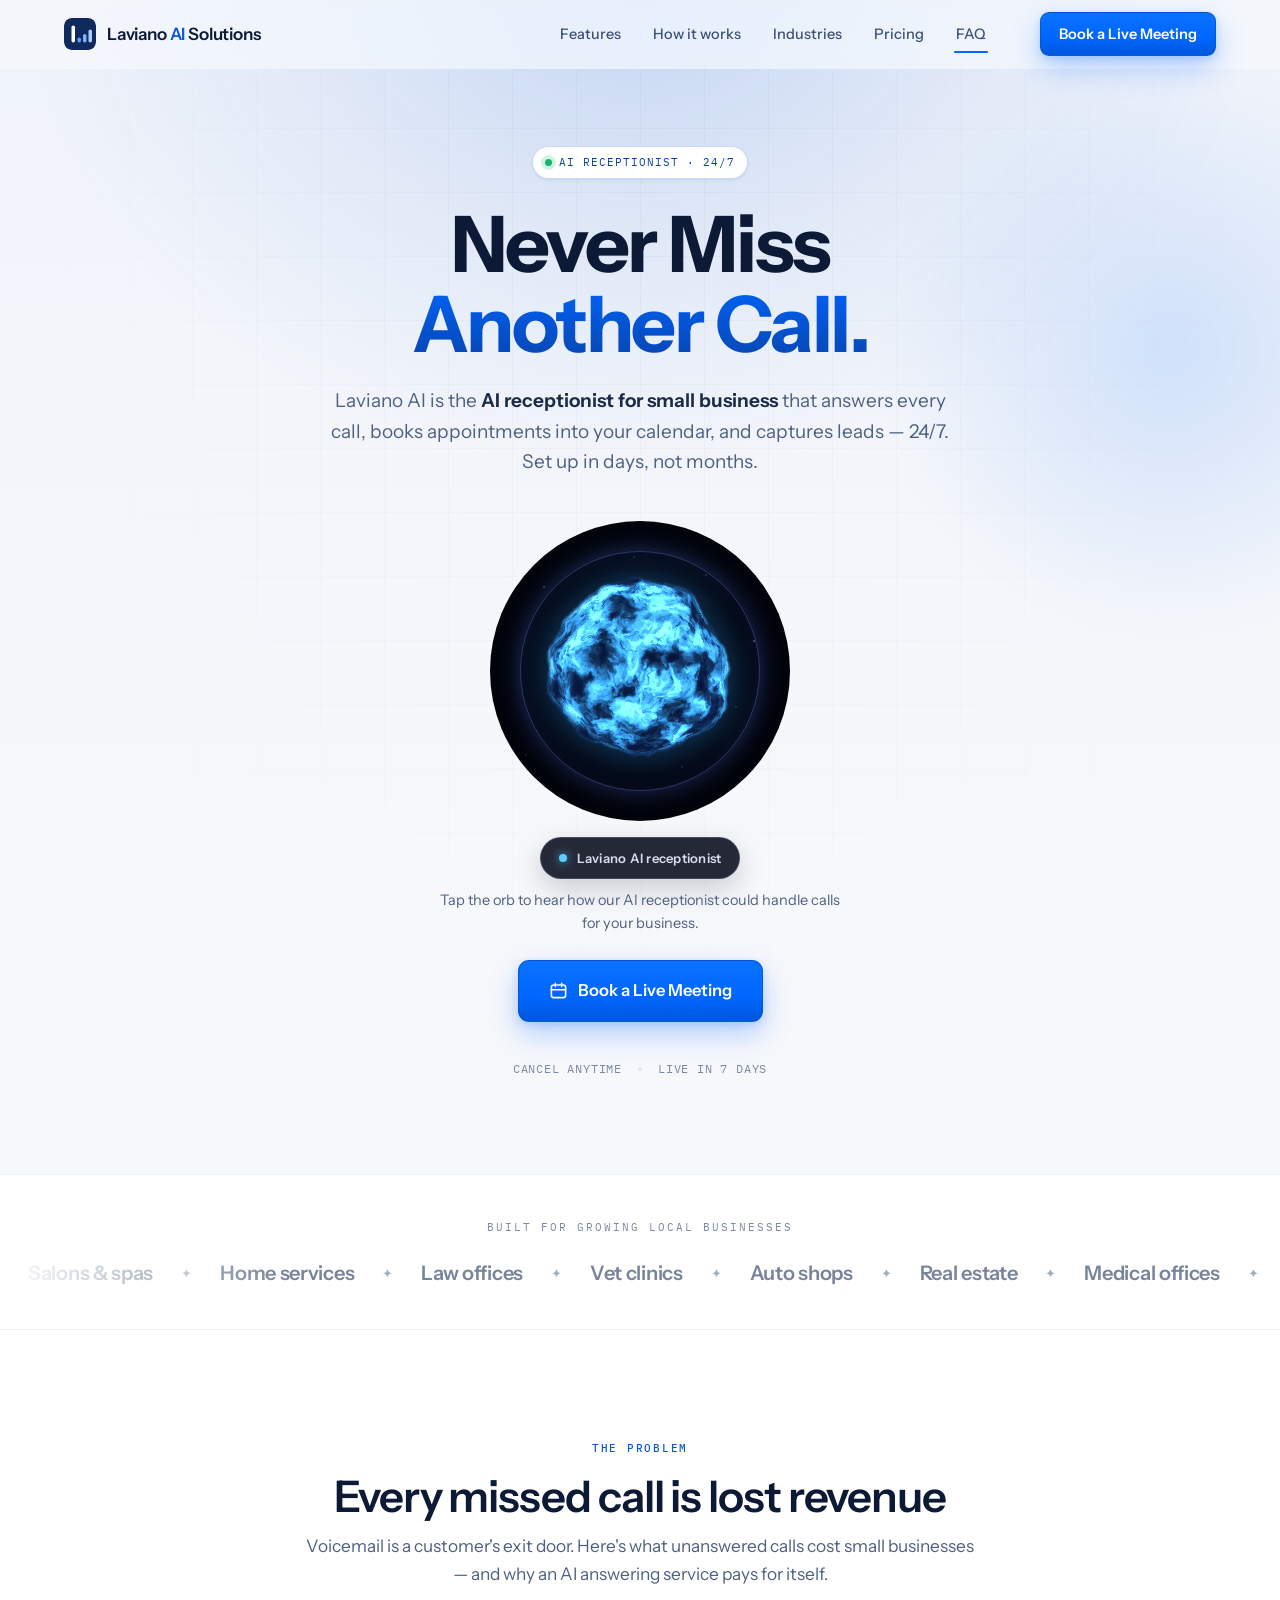
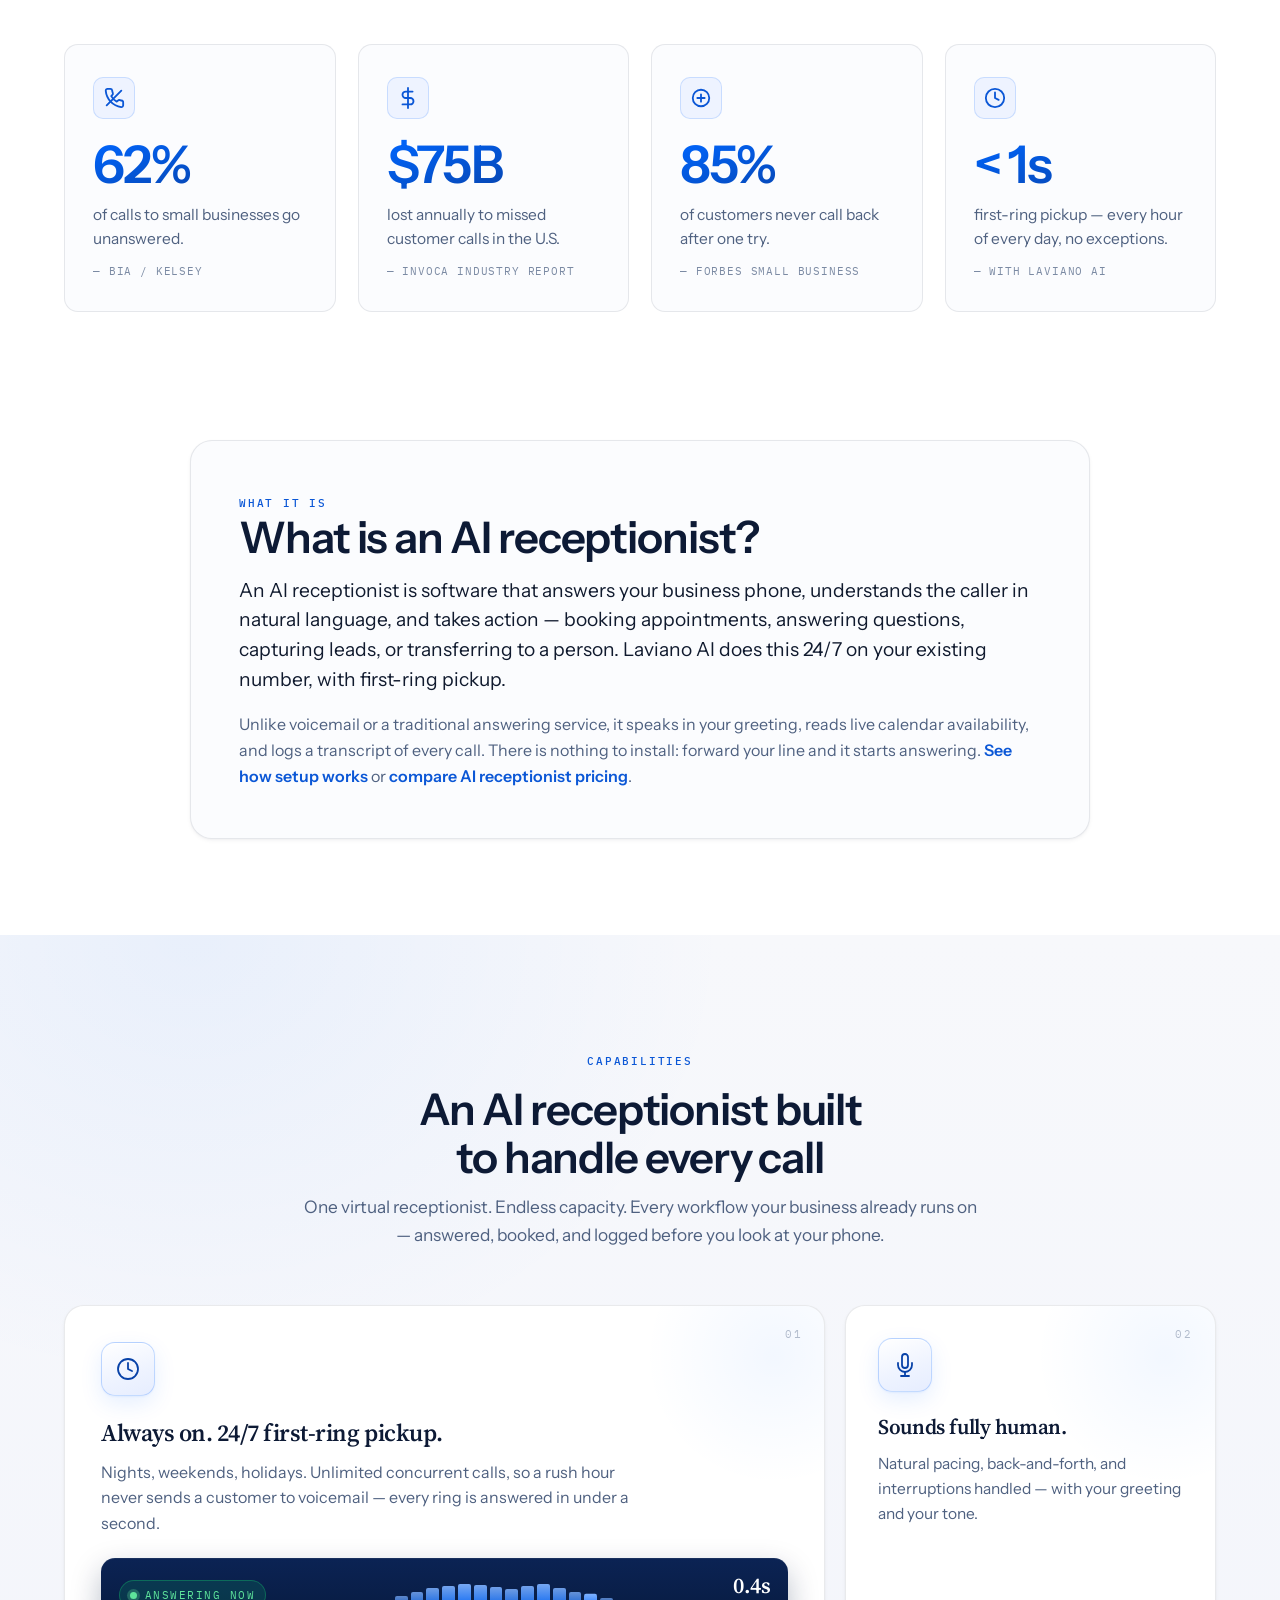
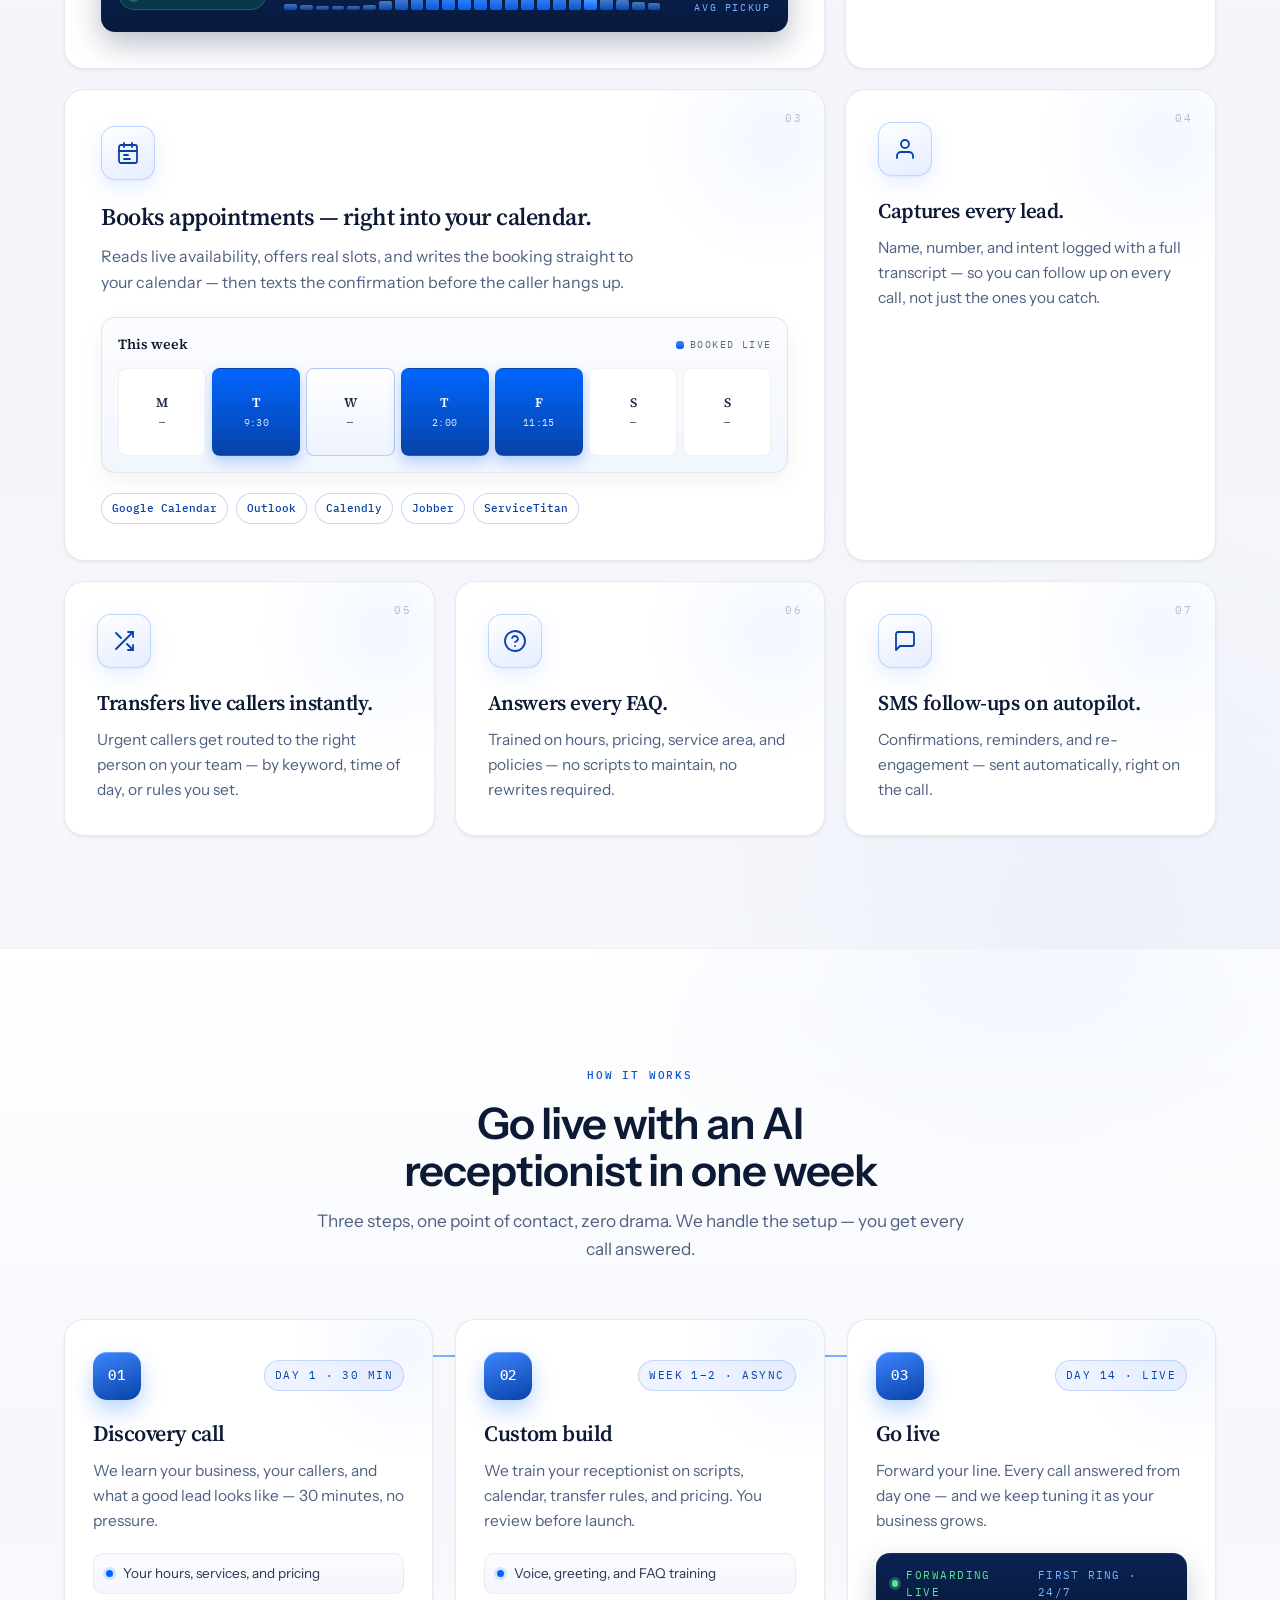
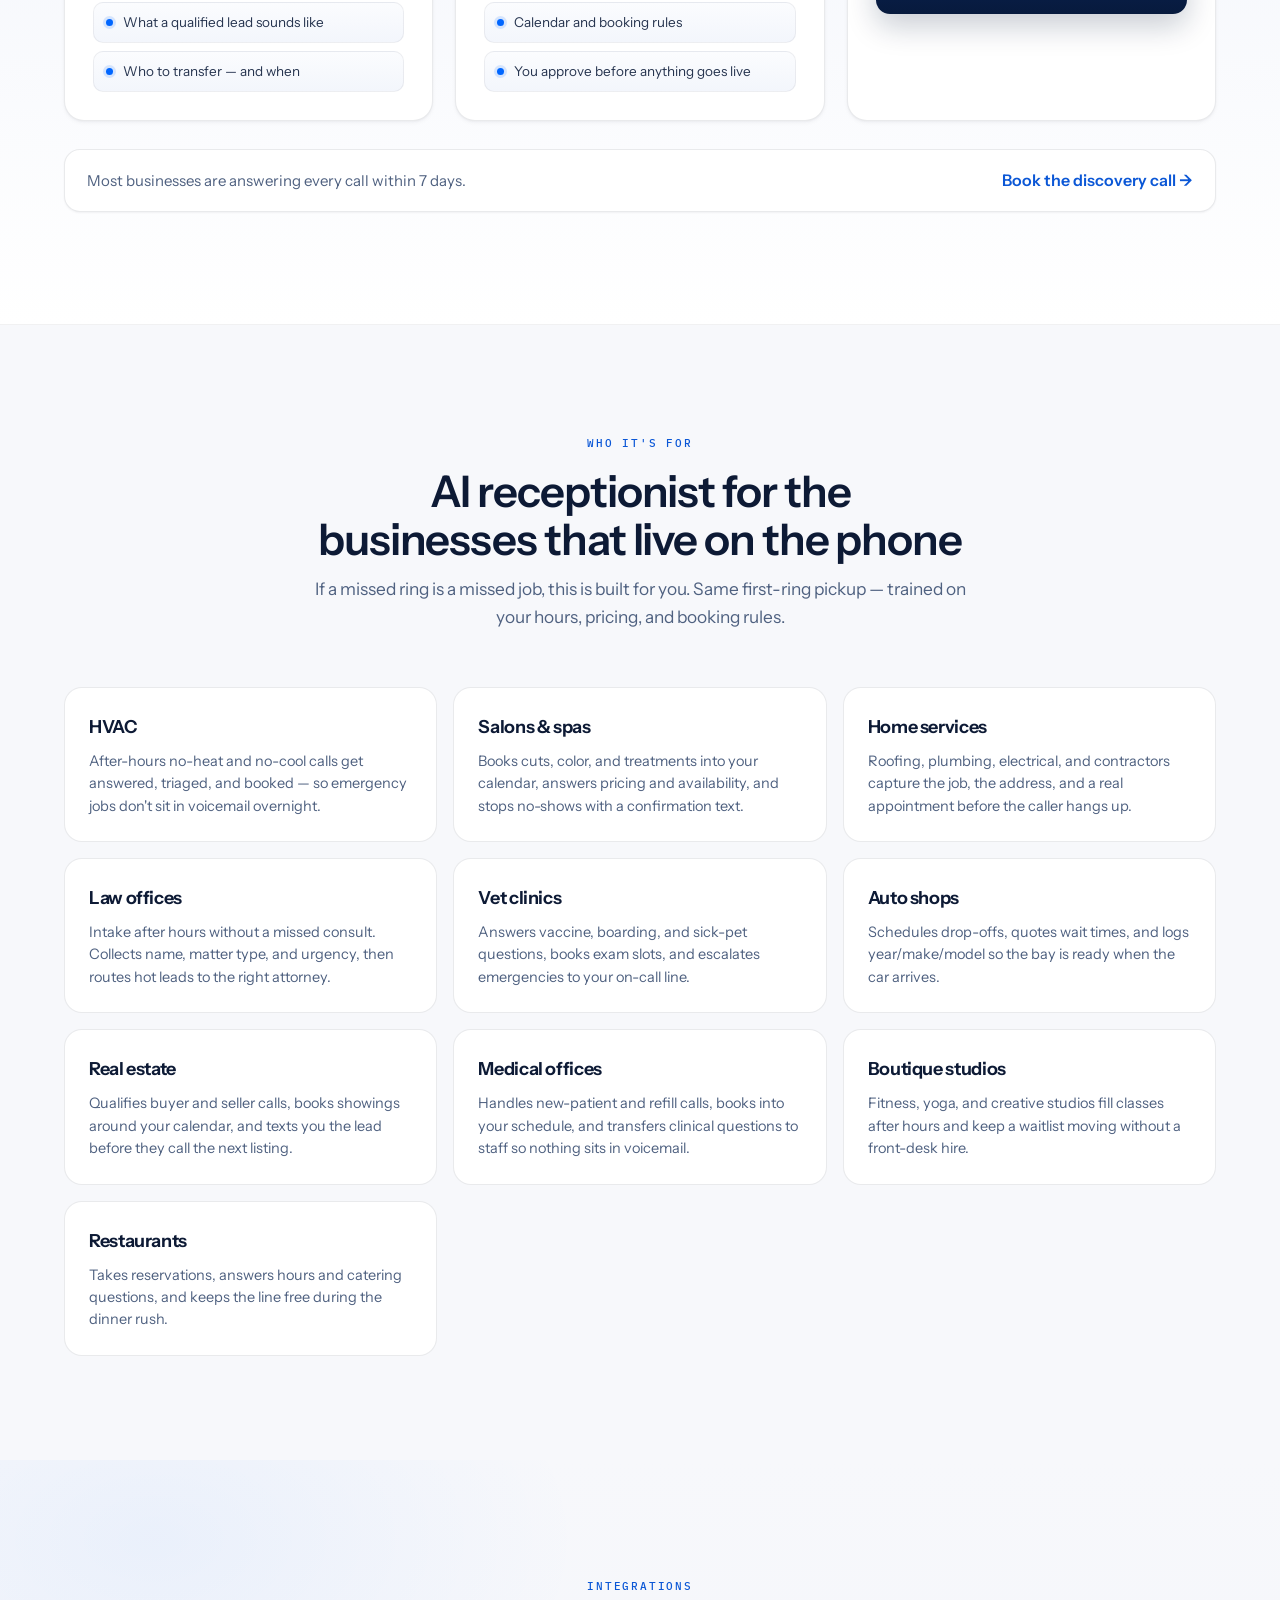
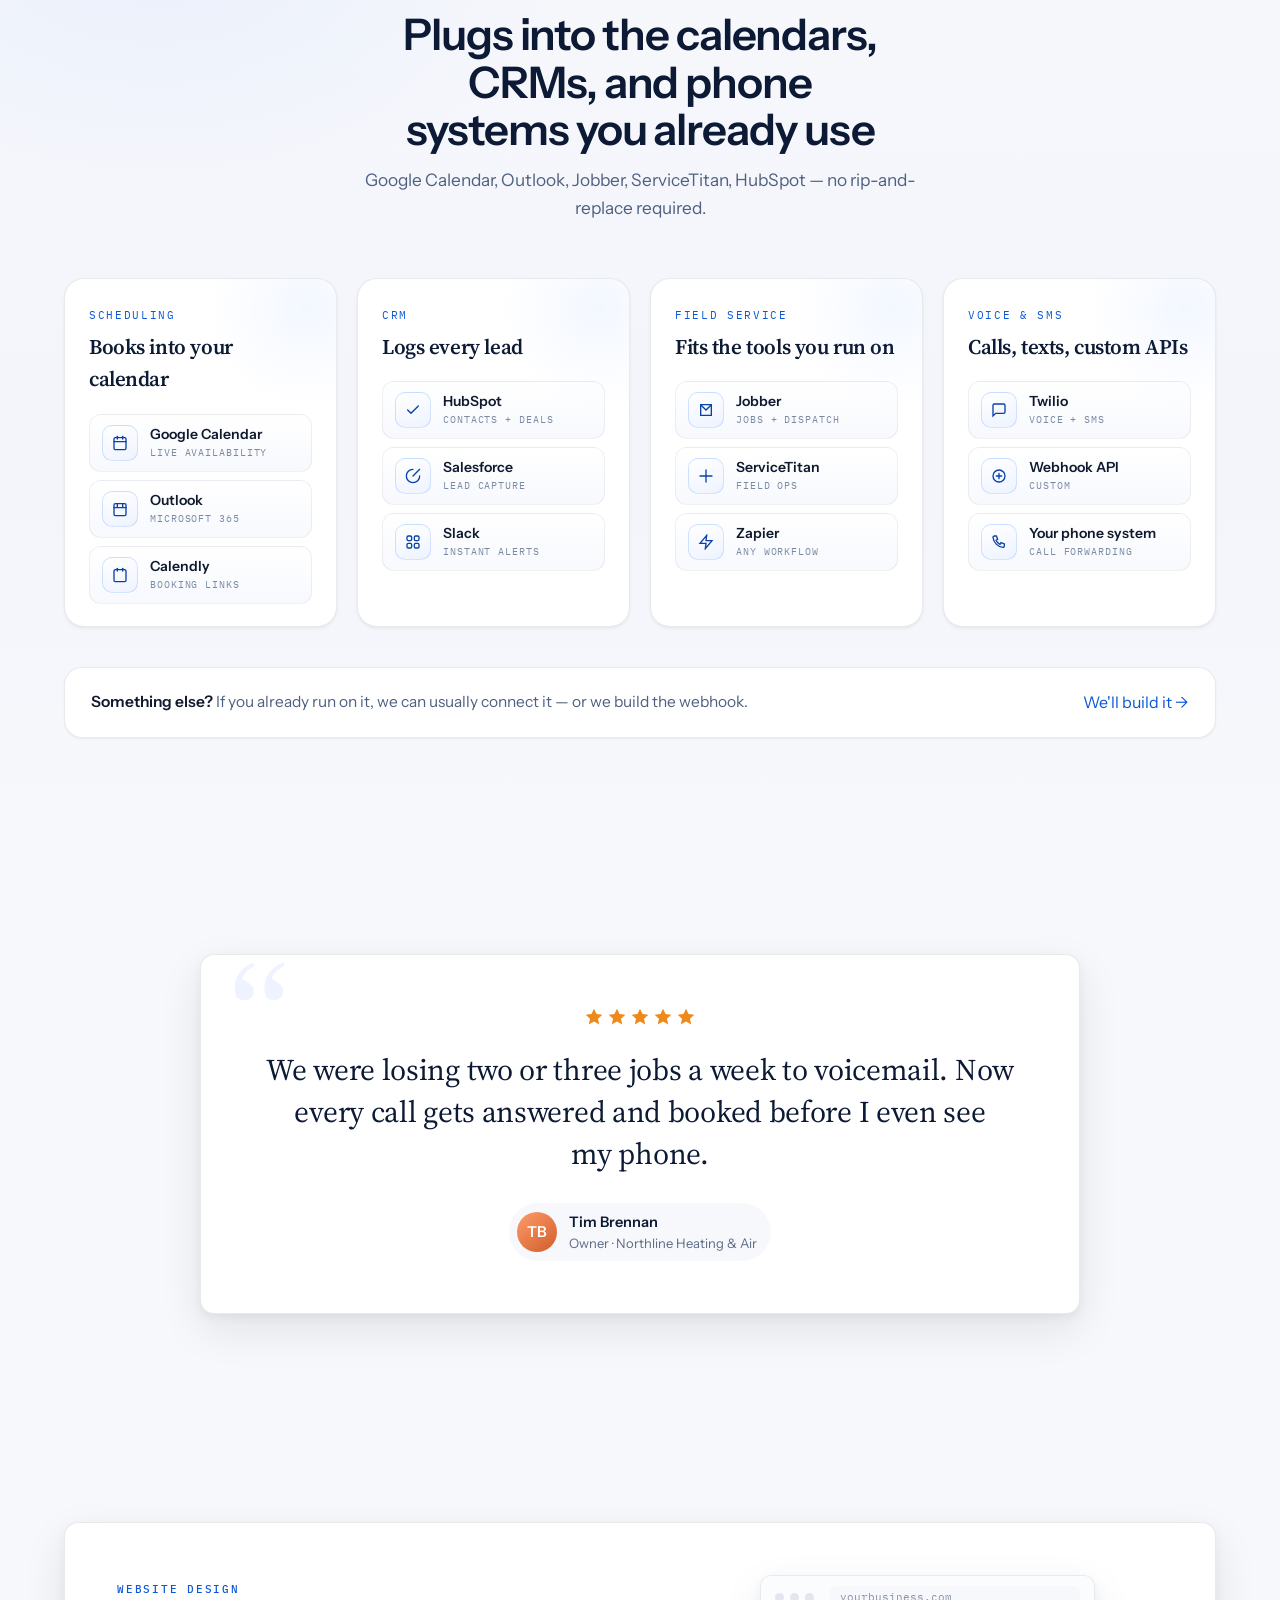
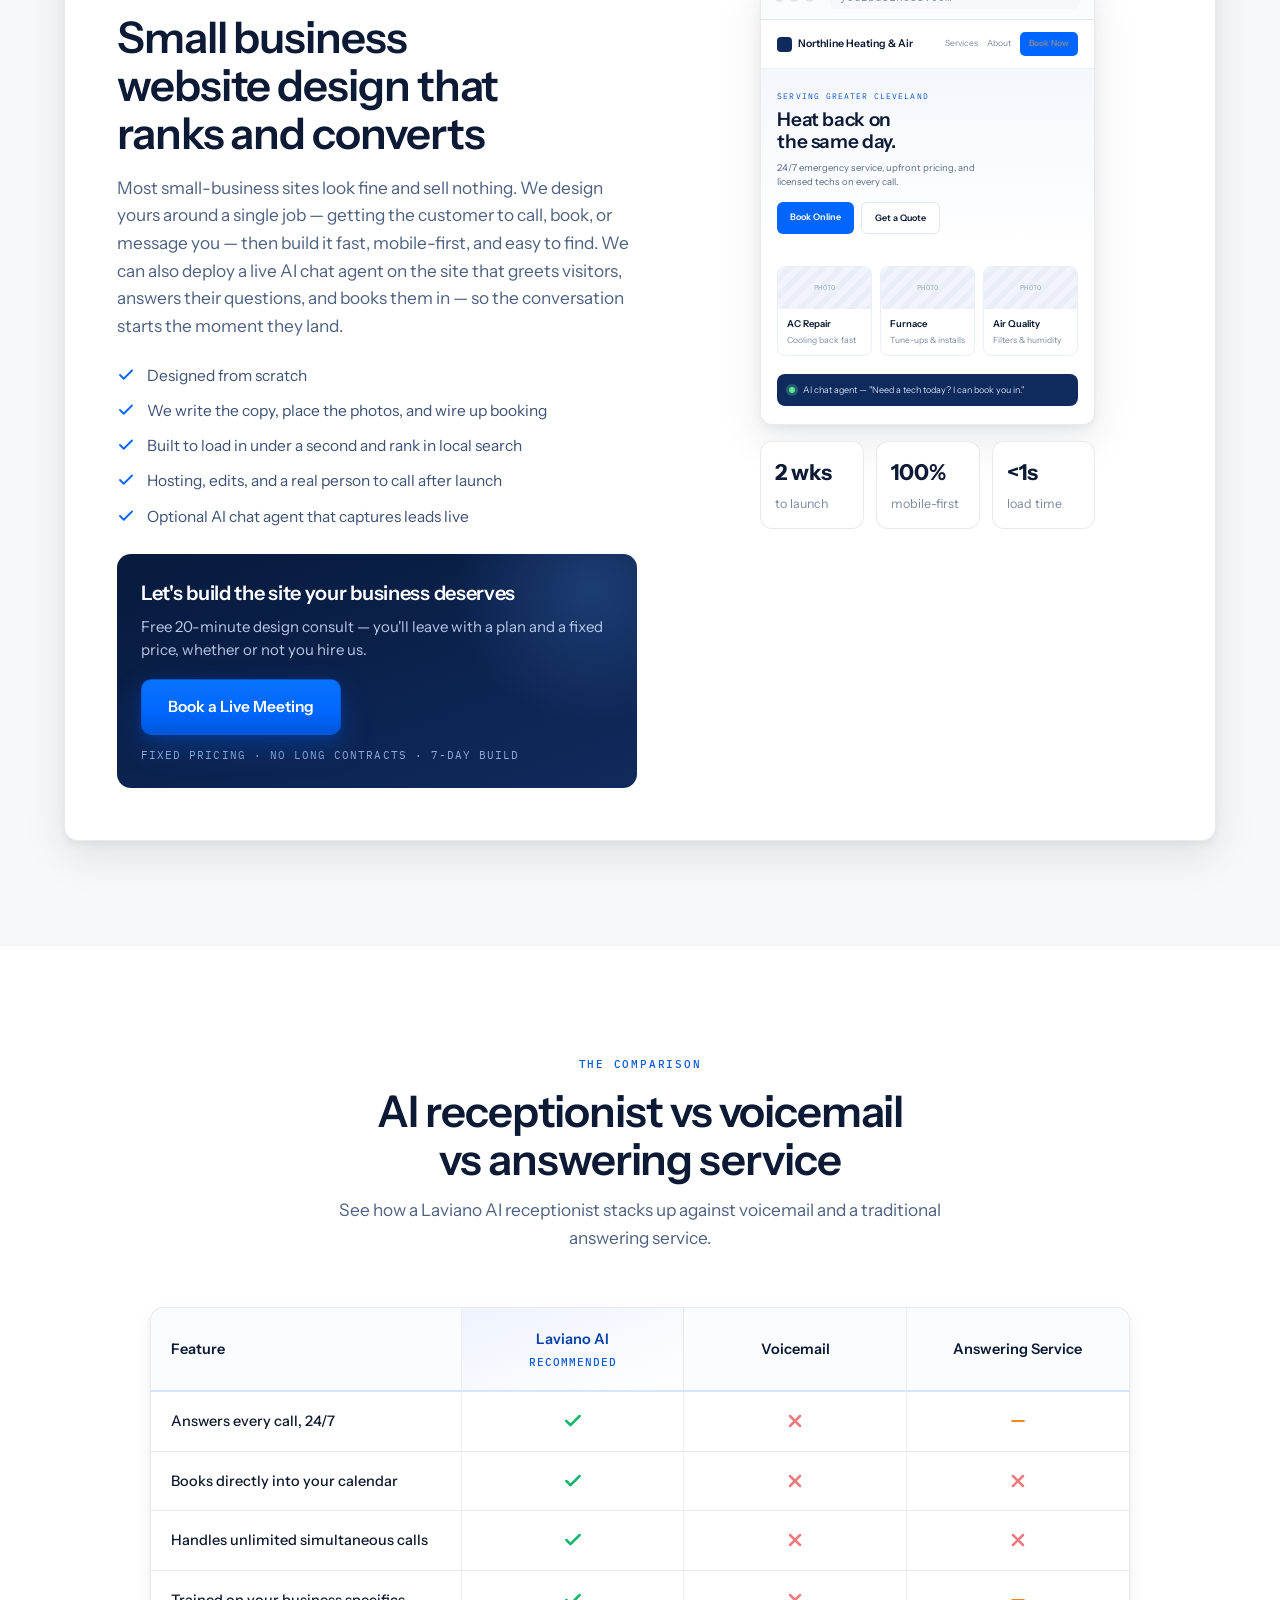
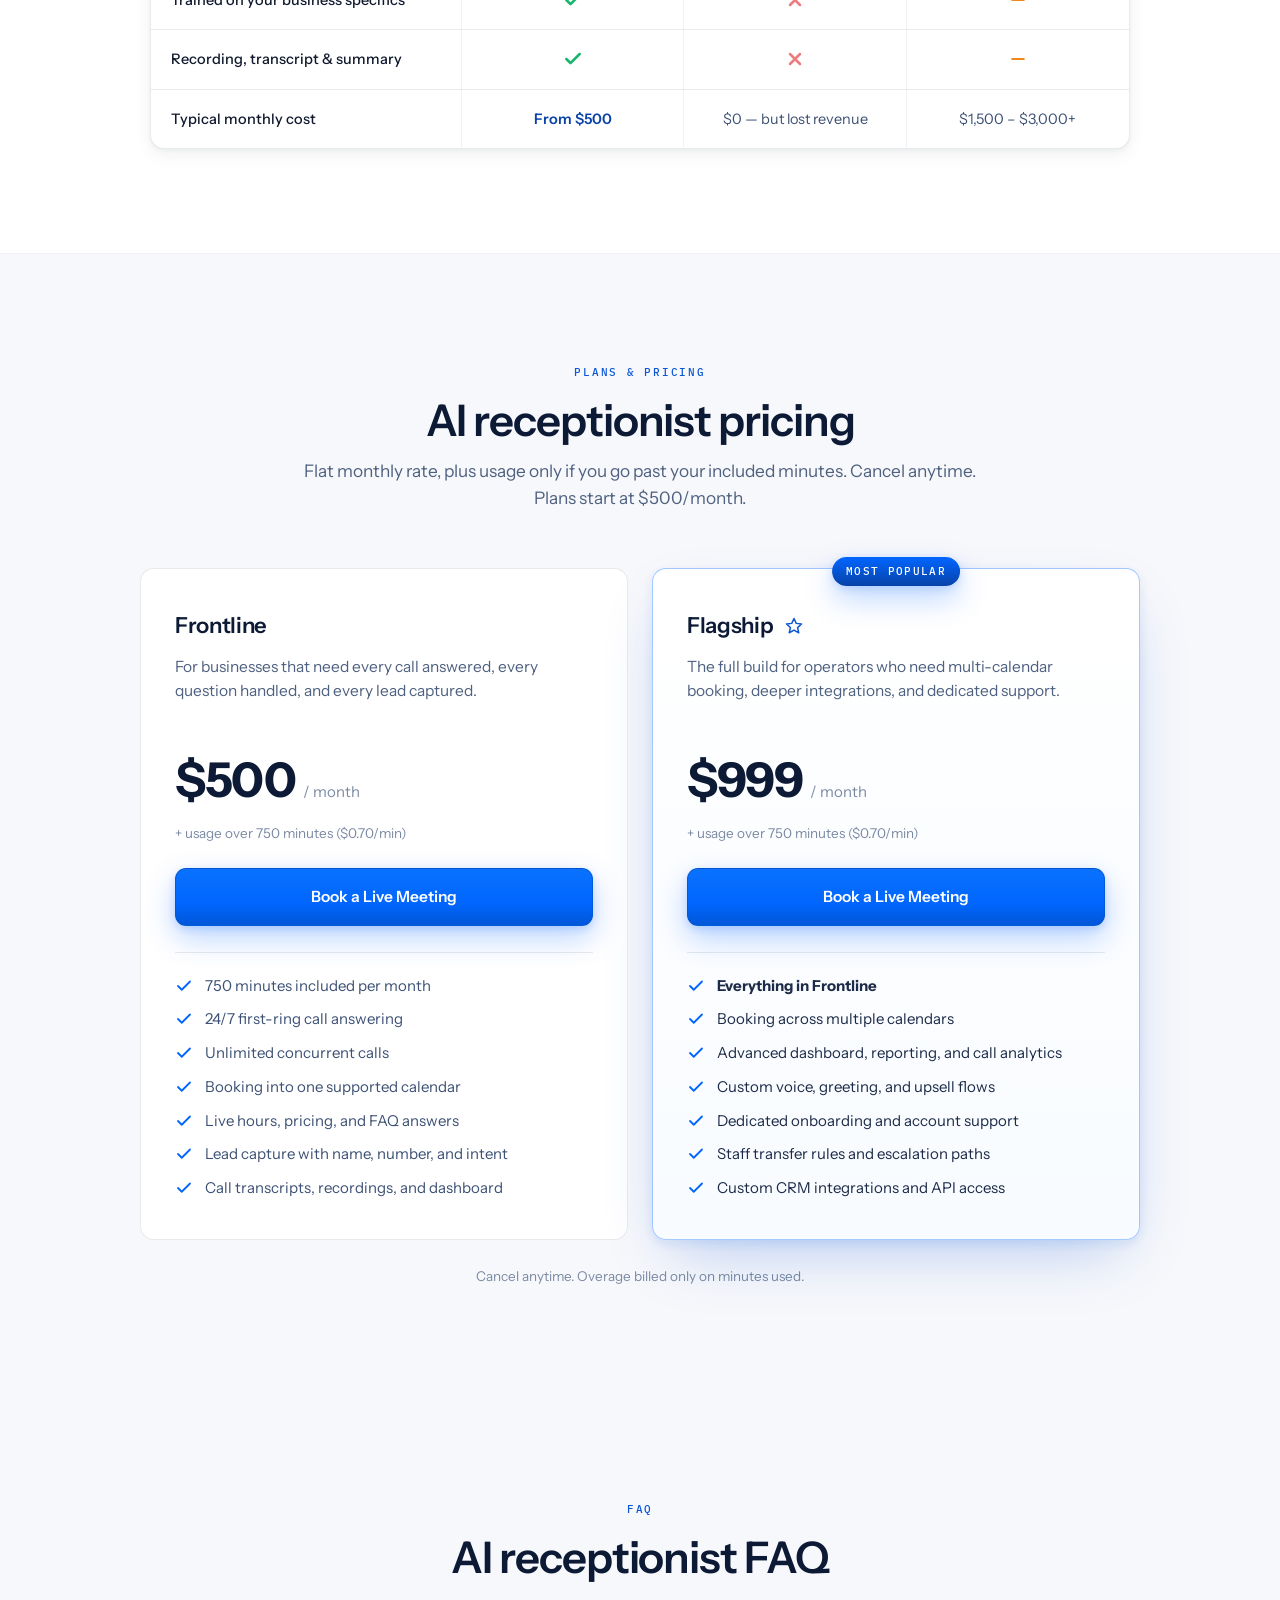
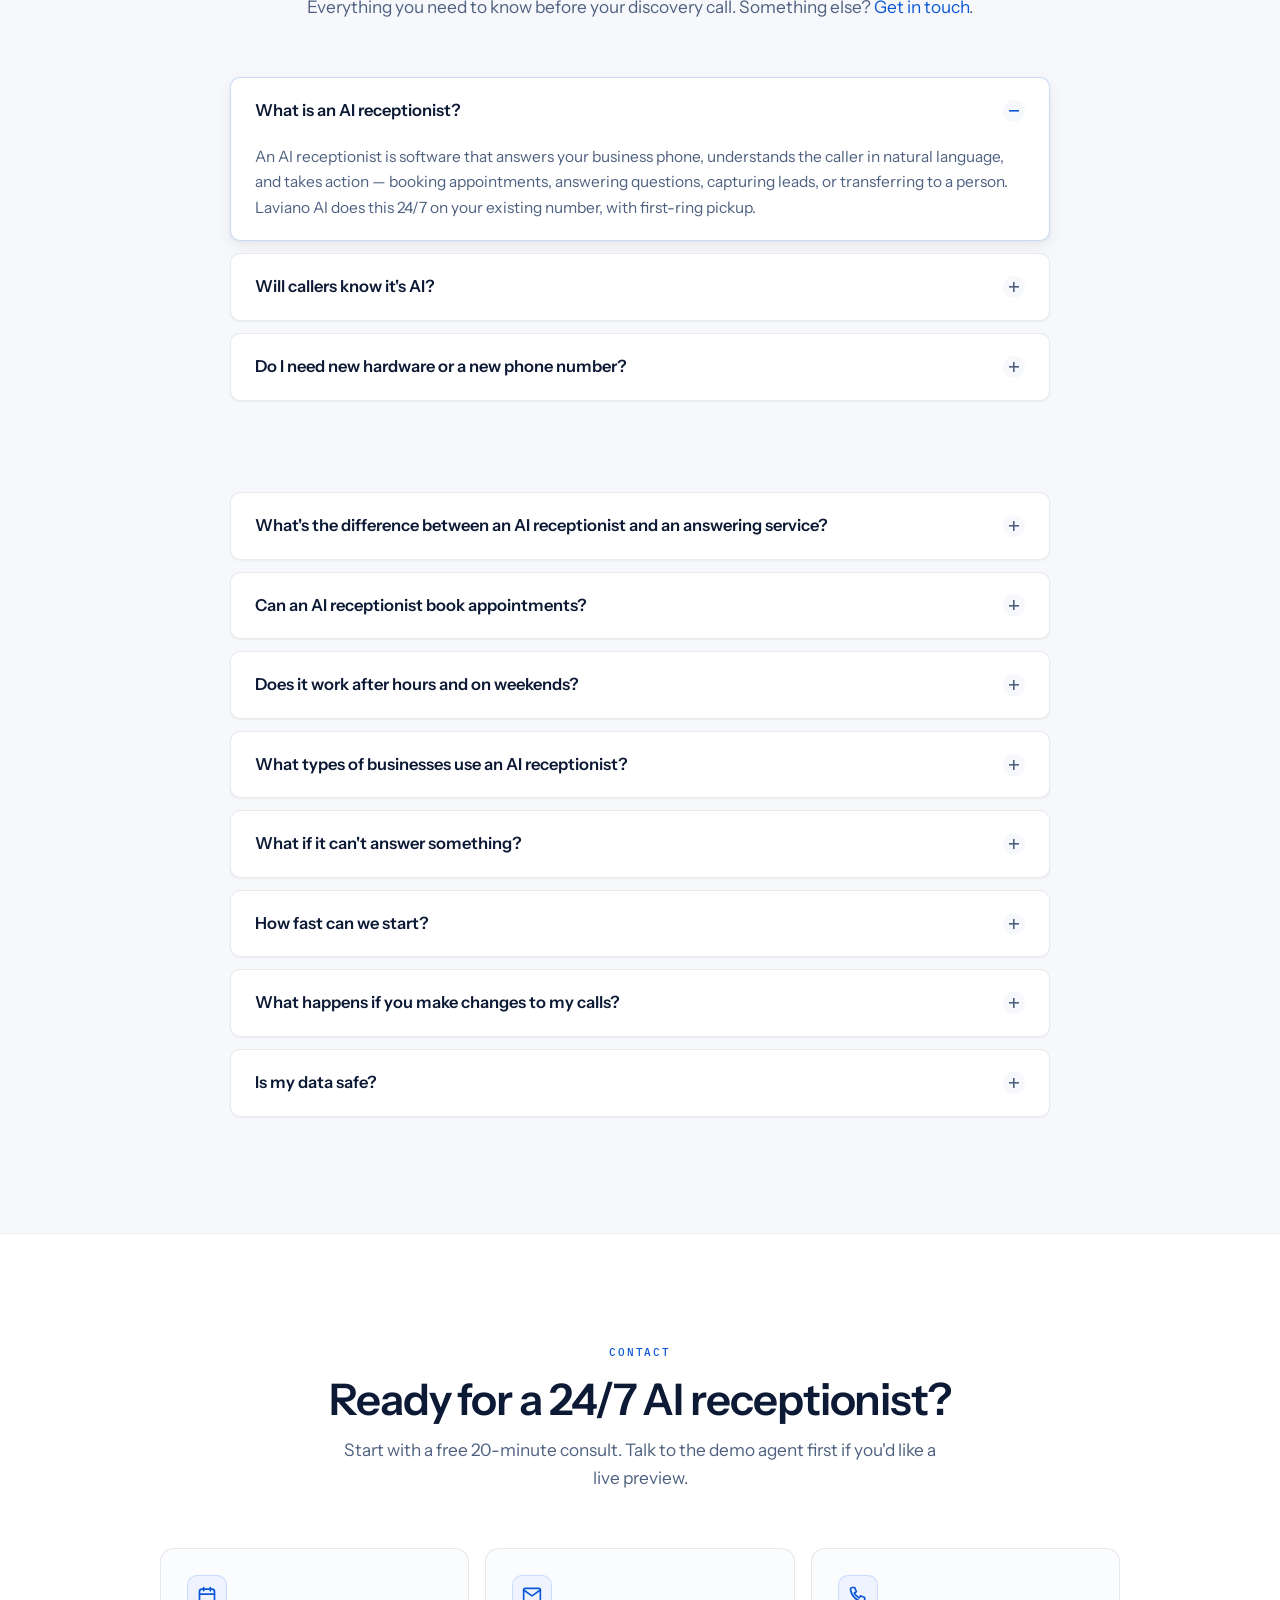
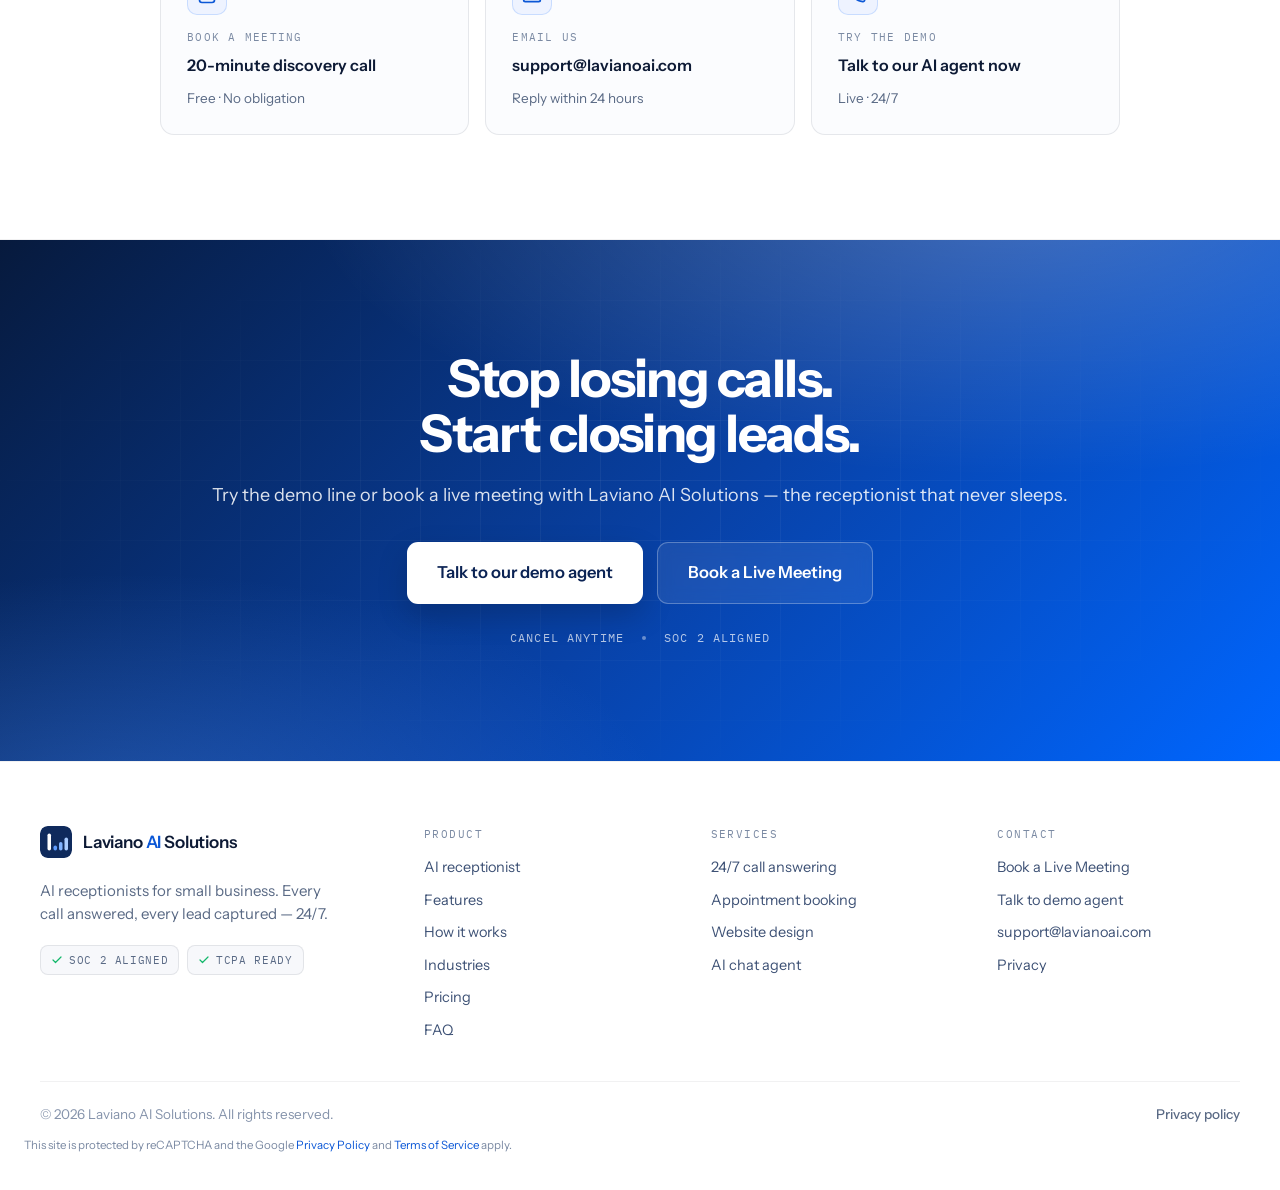
==== commit 0a87e114: "Add the hero talking orb and the function behind it The orb demo needs a Retell web-call token, whic" ====
--- a/Laviano AI Solutions.html
+++ b/Laviano AI Solutions.html
@@ -1,25 +1,58 @@
 <!DOCTYPE html>
-<html lang="en">
+<html lang="en-US" dir="ltr">
 <head>
 <meta charset="utf-8">
+<meta name="google-site-verification" content="xpiJHWQN8AfILlhs7DnUYCuT8px6vI7bR6PZh-bq8D0">
 <meta name="viewport" content="width=device-width, initial-scale=1, viewport-fit=cover">
 <meta name="theme-color" content="#0f2a5c">
 <meta name="color-scheme" content="light">
-<meta name="description" content="Laviano AI Solutions builds AI receptionists that answer every call, book appointments, and capture leads 24/7 — plus fast, conversion-focused websites for small business.">
-<meta name="keywords" content="AI receptionist, AI phone answering, small business AI, appointment booking AI, missed call solution, AI voice agent">
-<meta property="og:title" content="Laviano AI Solutions — Never Miss Another Call">
-<meta property="og:description" content="AI receptionist that answers every call, books appointments, and captures leads — 24/7. Set up in days, not months.">
+<meta name="referrer" content="strict-origin-when-cross-origin">
+<meta name="robots" content="index, follow, max-image-preview:large, max-snippet:-1, max-video-preview:-1">
+<meta name="googlebot" content="index, follow">
+<meta name="bingbot" content="index, follow">
+<meta name="author" content="Laviano AI Solutions">
+<meta name="publisher" content="Laviano AI Solutions">
+<meta name="application-name" content="Laviano AI Solutions">
+<meta name="apple-mobile-web-app-title" content="Laviano AI">
+<meta name="apple-mobile-web-app-capable" content="yes">
+<meta name="mobile-web-app-capable" content="yes">
+<meta name="format-detection" content="telephone=no">
+<meta name="description" content="Laviano AI is a 24/7 AI receptionist for small business. It answers every call on the first ring, books appointments into your calendar, captures leads, and texts confirmation — from $500/month. Live in one week on your existing number.">
+<meta name="keywords" content="AI receptionist, AI receptionist for small business, 24/7 AI answering service, virtual receptionist, AI phone answering, appointment booking AI, missed call solution, AI voice agent, HVAC answering service, salon AI receptionist">
+<link rel="canonical" href="https://lavianoai.com/">
+<link rel="alternate" hreflang="en-US" href="https://lavianoai.com/">
+<link rel="alternate" hreflang="x-default" href="https://lavianoai.com/">
+<link rel="sitemap" type="application/xml" title="Sitemap" href="https://lavianoai.com/sitemap.xml">
+<meta property="og:locale" content="en_US">
 <meta property="og:type" content="website">
+<meta property="og:site_name" content="Laviano AI Solutions">
+<meta property="og:title" content="AI Receptionist for Small Business | 24/7 Call Answering | Laviano AI">
+<meta property="og:description" content="Never miss another call. Laviano AI answers, books appointments, and captures leads 24/7 — on your existing number. From $500/month. Live in one week.">
+<meta property="og:url" content="https://lavianoai.com/">
+<meta property="og:image" content="https://lavianoai.com/og-image.png">
+<meta property="og:image:type" content="image/png">
+<meta property="og:image:width" content="1200">
+<meta property="og:image:height" content="630">
+<meta property="og:image:alt" content="Laviano AI Solutions — 24/7 AI receptionist for small business">
 <meta name="twitter:card" content="summary_large_image">
-
-<title>Laviano AI Solutions — Never Miss Another Call</title>
+<meta name="twitter:title" content="AI Receptionist for Small Business | Laviano AI">
+<meta name="twitter:description" content="24/7 AI receptionist that answers every call, books appointments, and captures leads. From $500/month. Live in one week.">
+<meta name="twitter:image" content="https://lavianoai.com/og-image.png">
+<meta name="twitter:image:alt" content="Laviano AI Solutions — 24/7 AI receptionist for small business">
+<title>AI Receptionist for Small Business | 24/7 Call Answering &amp; Booking | Laviano AI</title>
 
 <link rel="preconnect" href="https://fonts.googleapis.com">
 <link rel="preconnect" href="https://fonts.gstatic.com" crossorigin>
+<link rel="dns-prefetch" href="https://cal.com">
+<link rel="dns-prefetch" href="https://agent.retellai.com">
 <link href="https://fonts.googleapis.com/css2?family=Instrument+Sans:ital,wght@0,400..700;1,400..700&family=IBM+Plex+Mono:wght@400;500&family=Source+Serif+4:opsz,wght@8..60,400;8..60,600&display=swap" rel="stylesheet">
-
-<!-- Inline SVG favicon (data URI) -->
-<link rel="icon" type="image/svg+xml" href="data:image/svg+xml;utf8,<svg xmlns='http://www.w3.org/2000/svg' viewBox='0 0 64 64'><rect width='64' height='64' rx='14' fill='%230f2a5c'/><rect x='15' y='15' width='7' height='34' rx='3.5' fill='%23fff'/><rect x='27' y='39' width='7' height='10' rx='3.5' fill='%235f9dff'/><rect x='38' y='32' width='7' height='17' rx='3.5' fill='%237fb2ff'/><rect x='49' y='23' width='7' height='26' rx='3.5' fill='%23a9ccff'/></svg>">
+<link rel="icon" type="image/svg+xml" href="favicon.svg">
+<link rel="apple-touch-icon" href="favicon.svg">
+<link rel="manifest" href="site.webmanifest">
+<link rel="mask-icon" href="favicon.svg" color="#0f2a5c">
+<script type="application/ld+json">
+{"@context":"https://schema.org","@graph":[{"@type":"Organization","@id":"https://lavianoai.com/#organization","name":"Laviano AI Solutions","alternateName":["Laviano AI","Laviano"],"url":"https://lavianoai.com/","logo":{"@type":"ImageObject","@id":"https://lavianoai.com/#logo","url":"https://lavianoai.com/favicon.svg","contentUrl":"https://lavianoai.com/favicon.svg","width":64,"height":64,"caption":"Laviano AI Solutions"},"image":"https://lavianoai.com/og-image.png","email":"support@lavianoai.com","description":"Laviano AI Solutions builds 24/7 AI receptionists that answer every call, book appointments, and capture leads for small businesses — plus conversion-focused websites.","areaServed":{"@type":"Country","name":"United States"},"knowsAbout":["AI receptionist","virtual receptionist","AI phone answering","appointment booking","missed calls","small business websites"],"contactPoint":[{"@type":"ContactPoint","contactType":"sales","email":"support@lavianoai.com","url":"https://cal.com/lavianoai/discovery-call","availableLanguage":["English"],"areaServed":"US"},{"@type":"ContactPoint","contactType":"customer support","email":"support@lavianoai.com","availableLanguage":["English"]}]},{"@type":"WebSite","@id":"https://lavianoai.com/#website","url":"https://lavianoai.com/","name":"Laviano AI Solutions","publisher":{"@id":"https://lavianoai.com/#organization"},"inLanguage":"en-US"},{"@type":"WebPage","@id":"https://lavianoai.com/#webpage","url":"https://lavianoai.com/","name":"AI Receptionist for Small Business | Laviano AI","description":"24/7 AI receptionist that answers every call, books appointments, and captures leads for small businesses.","isPartOf":{"@id":"https://lavianoai.com/#website"},"about":{"@id":"https://lavianoai.com/#organization"},"primaryImageOfPage":"https://lavianoai.com/og-image.png","inLanguage":"en-US","dateModified":"2026-09-02","speakable":{"@type":"SpeakableSpecification","cssSelector":[".define__lead",".hero__lede"]}},{"@type":"ProfessionalService","@id":"https://lavianoai.com/#business","name":"Laviano AI Solutions","url":"https://lavianoai.com/","image":"https://lavianoai.com/og-image.png","email":"support@lavianoai.com","priceRange":"$500–$999","currenciesAccepted":"USD","paymentAccepted":"Credit Card","areaServed":{"@type":"Country","name":"United States"},"serviceType":["AI receptionist","AI answering service","small business website design"],"parentOrganization":{"@id":"https://lavianoai.com/#organization"}},{"@type":"Service","@id":"https://lavianoai.com/#ai-receptionist-service","name":"AI Receptionist","serviceType":"AI receptionist / virtual phone answering","provider":{"@id":"https://lavianoai.com/#organization"},"areaServed":{"@type":"Country","name":"United States"},"audience":{"@type":"Audience","audienceType":"Small business owners"},"description":"A 24/7 AI receptionist that answers business calls on the first ring, books appointments into your calendar, captures leads with a full transcript, and transfers urgent callers to your team. Uses your existing phone number.","hoursAvailable":{"@type":"OpeningHoursSpecification","dayOfWeek":["Monday","Tuesday","Wednesday","Thursday","Friday","Saturday","Sunday"],"opens":"00:00","closes":"23:59"}},{"@type":"Service","@id":"https://lavianoai.com/#website-design","name":"Small business website design","serviceType":"Website design","provider":{"@id":"https://lavianoai.com/#organization"},"areaServed":{"@type":"Country","name":"United States"},"description":"Conversion-focused, mobile-first websites for local businesses, with optional AI chat that greets visitors and books appointments."},{"@type":"HowTo","@id":"https://lavianoai.com/#howto","name":"How to get an AI receptionist live in one week","description":"Laviano AI handles setup. Most businesses are answering every call within 7 days.","totalTime":"P7D","estimatedCost":{"@type":"MonetaryAmount","currency":"USD","value":"500"},"step":[{"@type":"HowToStep","position":1,"name":"Discovery call","text":"A 30-minute call to learn your hours, services, pricing, what a qualified lead sounds like, and who to transfer — and when."},{"@type":"HowToStep","position":2,"name":"Custom build","text":"We train your receptionist on scripts, calendar, transfer rules, and pricing. You review and approve before anything goes live."},{"@type":"HowToStep","position":3,"name":"Go live","text":"Forward your existing line. Every call is answered from day one, and we keep tuning it as your business grows."}]},{"@type":"FAQPage","@id":"https://lavianoai.com/#faqpage","mainEntity":[{"@type":"Question","name":"What is an AI receptionist?","acceptedAnswer":{"@type":"Answer","text":"An AI receptionist is software that answers your business phone, understands the caller in natural language, and takes action — booking appointments, answering questions, capturing leads, or transferring to a person. Laviano AI does this 24/7 on your existing number, with first-ring pickup."}},{"@type":"Question","name":"Will callers know it's AI?","acceptedAnswer":{"@type":"Answer","text":"Most don't. It speaks naturally, handles interruptions, and uses your greeting — and it always transfers to a human when asked. We're happy to disclose it, too, if that's your preference; it's a one-line change."}},{"@type":"Question","name":"Do I need new hardware or a new phone number?","acceptedAnswer":{"@type":"Answer","text":"No. You keep your existing number and simply forward your line to us. There's nothing for your staff to learn, install, or maintain."}},{"@type":"Question","name":"How much does an AI receptionist cost?","acceptedAnswer":{"@type":"Answer","text":"Laviano AI receptionist plans start at $500/month for Frontline (750 minutes included) and $999/month for Flagship. Overage is $0.70 per minute. There is no long contract — cancel anytime. Traditional answering services often run $1,500–$3,000+ per month."}},{"@type":"Question","name":"What's the difference between an AI receptionist and an answering service?","acceptedAnswer":{"@type":"Answer","text":"A traditional answering service takes messages. An AI receptionist answers in your voice, books real calendar slots, handles unlimited simultaneous calls, and logs a transcript. Laviano AI is typically less expensive than staffing or a live answering service, and it never puts callers on hold."}},{"@type":"Question","name":"Can an AI receptionist book appointments?","acceptedAnswer":{"@type":"Answer","text":"Yes. Laviano AI reads live availability in Google Calendar, Outlook, Calendly, Jobber, and ServiceTitan, offers real times, writes the booking, and texts a confirmation before the caller hangs up."}},{"@type":"Question","name":"Does it work after hours and on weekends?","acceptedAnswer":{"@type":"Answer","text":"Yes. The AI receptionist answers nights, weekends, and holidays with the same first-ring pickup as business hours. Unlimited concurrent calls means a Saturday rush does not roll to voicemail."}},{"@type":"Question","name":"What types of businesses use an AI receptionist?","acceptedAnswer":{"@type":"Answer","text":"Home services and HVAC, salons and spas, law offices, vet clinics, auto shops, real estate teams, medical offices, boutique studios, and restaurants. If missed calls cost you jobs, it is a fit."}},{"@type":"Question","name":"What if it can't answer something?","acceptedAnswer":{"@type":"Answer","text":"It takes a message with full context or transfers live — based on rules you set during the build. You'll never miss a lead, and no one gets stuck on a bad answer."}},{"@type":"Question","name":"How fast can we start?","acceptedAnswer":{"@type":"Answer","text":"Discovery this week, answering calls within seven days. We move as fast as you do, and you review everything before it takes a single real call."}},{"@type":"Question","name":"What happens if you make changes to my calls?","acceptedAnswer":{"@type":"Answer","text":"You review every script and flow change before it goes live. We give you a shared dashboard for edits, and dedicated Flagship customers get white-glove tuning as part of their plan."}},{"@type":"Question","name":"Is my data safe?","acceptedAnswer":{"@type":"Answer","text":"Yes. Calls are encrypted in transit and at rest, and we're SOC 2 aligned. You own your data — we never train third-party models on your calls."}}]},{"@type":"BreadcrumbList","@id":"https://lavianoai.com/#breadcrumb","itemListElement":[{"@type":"ListItem","position":1,"name":"Home","item":"https://lavianoai.com/"},{"@type":"ListItem","position":2,"name":"AI Receptionist","item":"https://lavianoai.com/#ai-receptionist"},{"@type":"ListItem","position":3,"name":"Pricing","item":"https://lavianoai.com/#pricing"}]}]}
+</script>
 
 <style>
 /* =====================================================================
@@ -154,6 +187,10 @@
   transition: top .18s var(--ease-out);
 }
 .skip-link:focus { top: 12px; color: #fff; }
+.sr-only {
+  position: absolute; width: 1px; height: 1px; padding: 0; margin: -1px;
+  overflow: hidden; clip: rect(0,0,0,0); white-space: nowrap; border: 0;
+}
 
 /* Layout helper */
 .wrap { max-width: var(--wrap); margin: 0 auto; padding: 0 24px; }
@@ -490,9 +527,10 @@
   max-width: 620px; margin: 22px auto 0;
   text-wrap: pretty;
 }
+.hero__lede strong { color: var(--ink-700); font-weight: 650; }
 .hero__ctas {
   display: flex; flex-wrap: wrap; gap: 12px;
-  justify-content: center; margin-top: 34px;
+  justify-content: center; margin-top: 10px;
 }
 .hero__meta {
   display: inline-flex; align-items: center; gap: 16px;
@@ -502,7 +540,249 @@
 }
 .hero__meta .sep { width: 4px; height: 4px; border-radius: 50%; background: var(--ink-40); }
 
-/* Live demo panel */
+/* Hero talking orb — Buildtendo-style plasma sphere */
+.hero-orb {
+  position: relative;
+  display: flex;
+  flex-direction: column;
+  align-items: center;
+  gap: 16px;
+  margin: clamp(28px, 5vw, 44px) auto 0;
+  max-width: 520px;
+  scroll-margin-top: 96px;
+}
+.hero-orb__btn {
+  position: relative;
+  width: clamp(220px, 46vw, 300px);
+  height: clamp(220px, 46vw, 300px);
+  border: 0;
+  padding: 0;
+  background: none;
+  cursor: pointer;
+  border-radius: 999px;
+  -webkit-tap-highlight-color: transparent;
+  isolation: isolate;
+}
+.hero-orb__btn:focus-visible {
+  outline: 2px solid rgba(80, 180, 255, .55);
+  outline-offset: 8px;
+}
+/* Dark stage so the Buildtendo-style plasma reads correctly on a light page */
+.hero-orb__stage {
+  position: absolute;
+  inset: 0;
+  border-radius: 999px;
+  background:
+    radial-gradient(circle at 50% 48%,
+      #050814 0%,
+      #03050e 55%,
+      #010208 78%,
+      transparent 86%);
+  z-index: 0;
+  pointer-events: none;
+  overflow: hidden;
+}
+.hero-orb__stage::before {
+  content: "";
+  position: absolute;
+  inset: 0;
+  background-image:
+    radial-gradient(1px 1px at 18% 22%, rgba(255,255,255,.75), transparent),
+    radial-gradient(1px 1px at 72% 18%, rgba(255,255,255,.55), transparent),
+    radial-gradient(1.5px 1.5px at 40% 70%, rgba(255,255,255,.65), transparent),
+    radial-gradient(1px 1px at 82% 62%, rgba(255,255,255,.45), transparent),
+    radial-gradient(1px 1px at 28% 48%, rgba(255,255,255,.4), transparent),
+    radial-gradient(1px 1px at 58% 34%, rgba(255,255,255,.5), transparent),
+    radial-gradient(1px 1px at 12% 78%, rgba(255,255,255,.35), transparent),
+    radial-gradient(1.5px 1.5px at 88% 40%, rgba(255,255,255,.55), transparent),
+    radial-gradient(1px 1px at 48% 12%, rgba(255,255,255,.4), transparent),
+    radial-gradient(1px 1px at 64% 82%, rgba(255,255,255,.45), transparent);
+  opacity: .85;
+  pointer-events: none;
+}
+/* Soft violet-blue containment halo (like the reference) */
+.hero-orb__aura {
+  position: absolute;
+  inset: 10%;
+  border-radius: 999px;
+  background: transparent;
+  border: 1.5px solid rgba(130, 140, 255, .35);
+  box-shadow:
+    0 0 24px rgba(100, 130, 255, .28),
+    inset 0 0 20px rgba(80, 120, 255, .1);
+  z-index: 1;
+  pointer-events: none;
+  animation: hero-orb-aura 5.5s ease-in-out infinite;
+}
+.hero-orb__core {
+  position: absolute;
+  inset: 14%;
+  border-radius: 0;
+  z-index: 2;
+  overflow: visible;
+  background: transparent;
+  box-shadow: none;
+  transition: transform 420ms cubic-bezier(.2,.7,.2,1);
+  animation: hero-orb-breathe 4.8s ease-in-out infinite;
+}
+.hero-orb__canvas {
+  display: block;
+  width: 100%;
+  height: 100%;
+  border-radius: 0;
+  pointer-events: none;
+  filter: drop-shadow(0 0 22px rgba(40, 160, 255, .45));
+}
+.hero-orb__fallback {
+  position: absolute;
+  inset: 8%;
+  border-radius: 999px;
+  background:
+    radial-gradient(circle at 38% 32%, #7eeaff 0%, #1a8cff 28%, #0a2a6a 62%, #030812 100%);
+  display: none;
+}
+.hero-orb__btn.is-fallback .hero-orb__fallback { display: block; }
+.hero-orb__btn.is-fallback .hero-orb__canvas { display: none; }
+.hero-orb__ring { display: none; }
+.hero-orb__btn:hover .hero-orb__core { transform: scale(1.04); }
+.hero-orb__btn:hover .hero-orb__canvas {
+  filter: drop-shadow(0 0 30px rgba(60, 190, 255, .6));
+}
+.hero-orb__btn:hover .hero-orb__aura {
+  border-color: rgba(150, 160, 255, .5);
+  box-shadow:
+    0 0 32px rgba(110, 140, 255, .4),
+    inset 0 0 24px rgba(90, 140, 255, .14);
+}
+.hero-orb__btn:active .hero-orb__core { transform: scale(.98); }
+.hero-orb__wave {
+  position: absolute;
+  inset: 0;
+  display: flex;
+  align-items: center;
+  justify-content: center;
+  gap: 5px;
+  opacity: 0;
+  transition: opacity 320ms ease;
+  pointer-events: none;
+  z-index: 4;
+}
+.hero-orb__wave i {
+  display: block;
+  width: 3.5px;
+  height: 14px;
+  border-radius: 999px;
+  background: linear-gradient(180deg, #e8fbff, #5ad0ff);
+  box-shadow: 0 0 12px rgba(90, 220, 255, .8);
+}
+.hero-orb__btn.is-live .hero-orb__wave { opacity: 1; }
+.hero-orb__btn.is-live .hero-orb__wave i { animation: hero-orb-bar .9s ease-in-out infinite; }
+.hero-orb__btn.is-live .hero-orb__wave i:nth-child(2) { animation-delay: .12s; }
+.hero-orb__btn.is-live .hero-orb__wave i:nth-child(3) { animation-delay: .24s; }
+.hero-orb__btn.is-live .hero-orb__wave i:nth-child(4) { animation-delay: .36s; }
+.hero-orb__btn.is-live .hero-orb__wave i:nth-child(5) { animation-delay: .48s; }
+.hero-orb__btn.is-live .hero-orb__ring {
+  animation-duration: 1.6s;
+  border-color: rgba(120, 200, 255, .45);
+}
+.hero-orb__btn.is-live .hero-orb__aura {
+  animation-duration: 2.3s;
+  border-color: rgba(140, 180, 255, .55);
+  box-shadow:
+    0 0 36px rgba(80, 170, 255, .45),
+    inset 0 0 24px rgba(90, 150, 255, .16);
+}
+.hero-orb__btn.is-busy .hero-orb__core { animation: hero-orb-breathe 1.05s ease-in-out infinite; }
+.hero-orb__btn.is-speaking .hero-orb__core {
+  animation: hero-orb-speak .55s ease-in-out infinite;
+}
+.hero-orb__btn.is-speaking .hero-orb__canvas {
+  filter: drop-shadow(0 0 34px rgba(60, 200, 255, .7));
+}
+.hero-orb__btn.is-speaking .hero-orb__wave i { animation-duration: .42s; }
+.hero-orb__btn.is-listening .hero-orb__core { animation: hero-orb-breathe 2.6s ease-in-out infinite; }
+.hero-orb__btn.is-listening .hero-orb__wave i { animation-duration: 1.5s; }
+@keyframes hero-orb-speak {
+  0%, 100% { transform: scale(1); }
+  50% { transform: scale(1.07); }
+}
+.hero-orb__copy { text-align: center; max-width: 420px; }
+.hero-orb__label {
+  display: inline-flex;
+  align-items: center;
+  gap: 10px;
+  margin: 0;
+  padding: 10px 18px;
+  border-radius: 999px;
+  font-size: 13px;
+  font-weight: 600;
+  letter-spacing: .02em;
+  text-transform: none;
+  color: rgba(230, 236, 255, .92);
+  background: rgba(8, 12, 28, .88);
+  border: 1px solid rgba(140, 160, 200, .28);
+  box-shadow: 0 10px 28px rgba(6, 12, 30, .18);
+}
+.hero-orb__label::before {
+  content: "";
+  width: 8px;
+  height: 8px;
+  border-radius: 999px;
+  background: #5ad0ff;
+  box-shadow: 0 0 10px rgba(90, 208, 255, .8);
+  flex: 0 0 auto;
+}
+.hero-orb__hint {
+  margin: 10px 0 0;
+  font-size: 14.5px;
+  line-height: 1.55;
+  color: var(--ink-400);
+}
+.hero-orb__stop {
+  display: none;
+  align-items: center;
+  gap: 8px;
+  margin-top: 2px;
+  padding: 9px 18px;
+  border-radius: 999px;
+  background: var(--surface);
+  color: var(--ink-800);
+  font-size: 13px;
+  font-weight: 700;
+  border: 1px solid rgba(248, 113, 113, .4);
+  cursor: pointer;
+  box-shadow: 0 8px 20px rgba(16, 26, 46, .06);
+  transition: transform 180ms ease, background 180ms ease;
+}
+.hero-orb__stop:hover { transform: translateY(-1px); background: #fff; }
+.hero-orb__stop.is-on { display: inline-flex; }
+@keyframes hero-orb-breathe {
+  0%, 100% { transform: scale(1); }
+  50% { transform: scale(1.028); }
+}
+@keyframes hero-orb-pulse {
+  0% { transform: scale(.95); opacity: .65; }
+  70% { transform: scale(1.14); opacity: 0; }
+  100% { transform: scale(1.14); opacity: 0; }
+}
+@keyframes hero-orb-bar {
+  0%, 100% { height: 10px; }
+  50% { height: 32px; }
+}
+@keyframes hero-orb-aura {
+  0%, 100% { transform: scale(1); opacity: .85; }
+  50% { transform: scale(1.05); opacity: 1; }
+}
+@media (prefers-reduced-motion: reduce) {
+  .hero-orb__core,
+  .hero-orb__ring,
+  .hero-orb__wave i,
+  .hero-orb__aura { animation: none !important; }
+}
+/* Google allows hiding the badge when attribution is shown in the footer. */
+.grecaptcha-badge { visibility: hidden !important; }
+
+/* Live demo panel (kept for other pages / fallback; unused in hero) */
 .demo {
   position: relative;
   max-width: 1080px; margin: 76px auto 0;
@@ -630,9 +910,9 @@
   color: var(--ink-200); text-transform: uppercase; margin-bottom: 22px;
 }
 .trust__strip {
-  --gap: 64px;
+  --gap: 28px;
   display: flex; gap: var(--gap); width: max-content;
-  animation: marquee 34s linear infinite;
+  animation: marquee 42s linear infinite;
   padding-left: var(--gap);
   align-items: center;
   mask-image: linear-gradient(90deg, transparent, #000 8%, #000 92%, transparent);
@@ -647,7 +927,14 @@
   white-space: nowrap;
 }
 .trust__item:hover { color: var(--ink-800); opacity: 1; }
-.trust__item svg { color: var(--ink-200); flex: none; }
+.trust__sep {
+  color: var(--ink-200);
+  font-size: 13px;
+  line-height: 1;
+  opacity: .7;
+  flex: none;
+  pointer-events: none;
+}
 
 /* =====================================================================
    PROBLEM STATS
@@ -689,6 +976,71 @@
 .stat__source {
   margin-top: 12px; font-family: var(--font-mono); font-size: 10.5px;
   letter-spacing: .08em; color: var(--ink-200); text-transform: uppercase;
+}
+
+/* =====================================================================
+   DEFINITION (answer-engine / featured snippet)
+   ===================================================================== */
+.define {
+  padding: 24px 24px 96px;
+  background: var(--surface);
+}
+.define__card {
+  max-width: var(--wrap-tight);
+  margin: 0 auto;
+  background: var(--surface-soft);
+  border: 1px solid var(--line);
+  border-radius: var(--r-2xl);
+  padding: clamp(28px, 4vw, 48px);
+  box-shadow: var(--shadow-sm);
+}
+.define__lead {
+  font-size: clamp(17px, 1.5vw, 20px);
+  line-height: 1.55;
+  color: var(--ink-800);
+  margin: 14px 0 0;
+  text-wrap: pretty;
+}
+.define__body {
+  margin-top: 16px;
+  color: var(--ink-400);
+  font-size: 16px;
+  line-height: 1.65;
+}
+.define__body a { font-weight: 600; }
+
+/* =====================================================================
+   INDUSTRIES
+   ===================================================================== */
+.industries { background: var(--bg); }
+.industries__grid {
+  display: grid;
+  grid-template-columns: repeat(3, 1fr);
+  gap: 16px;
+}
+.industry {
+  background: var(--surface);
+  border: 1px solid var(--line);
+  border-radius: var(--r-xl);
+  padding: 26px 24px 24px;
+  transition: transform var(--dur-2) var(--ease-out), box-shadow var(--dur-2) var(--ease-out), border-color var(--dur-2) var(--ease-out);
+}
+.industry:hover {
+  transform: translateY(-3px);
+  box-shadow: var(--shadow-md);
+  border-color: var(--line-hard);
+}
+.industry h3 {
+  font-size: 18px;
+  font-weight: 650;
+  letter-spacing: -0.02em;
+  color: var(--ink-900);
+}
+.industry p {
+  margin-top: 8px;
+  color: var(--ink-400);
+  font-size: 14.5px;
+  line-height: 1.55;
 }
 
 /* =====================================================================
@@ -1617,6 +1969,18 @@
   transition: color var(--dur-1) var(--ease-out), background var(--dur-1) var(--ease-out), border-color var(--dur-1) var(--ease-out);
 }
 .foot__social a:hover { color: var(--brand-600); background: var(--brand-50); border-color: rgba(11,87,214,.22); }
+.foot__legal a {
+  color: var(--ink-300); font-size: 13.5px; font-weight: 500;
+}
+.foot__legal a:hover { color: var(--brand-600); }
+.foot__social a {
+  width: 36px; height: 36px; border-radius: 10px;
+  background: var(--ink-05); border: 1px solid var(--line);
+  display: inline-flex; align-items: center; justify-content: center;
+  color: var(--ink-300);
+  transition: color var(--dur-1) var(--ease-out), background var(--dur-1) var(--ease-out), border-color var(--dur-1) var(--ease-out);
+}
+.foot__social a:hover { color: var(--brand-600); background: var(--brand-50); border-color: rgba(11,87,214,.22); }
 
 /* =====================================================================
    BACK TO TOP
@@ -1648,6 +2012,7 @@
   .how__grid { grid-template-columns: 1fr; }
   .how__grid::before { display: none; }
   .integ-grid { grid-template-columns: 1fr 1fr; }
+  .industries__grid { grid-template-columns: 1fr 1fr; }
   .contact__grid { grid-template-columns: 1fr; }
   .pricing__grid { grid-template-columns: 1fr; }
   .foot__grid { grid-template-columns: 1fr 1fr; gap: 32px; }
@@ -1660,6 +2025,7 @@
   .demo__panel { grid-template-columns: 1fr; }
   .demo__transcript { border-right: 0; border-bottom: 1px solid var(--line); min-height: 260px; }
   .stats__grid { grid-template-columns: 1fr; }
+  .industries__grid { grid-template-columns: 1fr; }
   .bento { grid-template-columns: 1fr; }
   .bento__cell--wide, .bento__cell--sm { grid-column: span 1; }
   .compare__table { font-size: 13px; }
@@ -1853,163 +2219,7 @@
   section { padding: 44px 24px; }
 }
 
-/* ================================================================
-   ORB MODAL — inline Retell demo agent
-   ================================================================ */
-.orb-modal {
-  position: fixed; inset: 0; z-index: 200;
-  display: none;
-  align-items: center; justify-content: center;
-  padding: 20px;
-  background: rgba(6, 16, 31, .58);
-  -webkit-backdrop-filter: blur(18px) saturate(160%);
-  backdrop-filter: blur(18px) saturate(160%);
-  opacity: 0;
-  transition: opacity var(--dur-2) var(--ease-out);
-}
-.orb-modal.is-open { display: flex; opacity: 1; }
-.orb-modal__card {
-  position: relative;
-  width: min(400px, 100%);
-  height: min(540px, 80vh);
-  background: #ffffff;
-  border-radius: 22px;
-  box-shadow:
-    0 0 0 1px rgba(255,255,255,.14),
-    0 28px 70px rgba(6,16,31,.42),
-    0 8px 20px rgba(6,16,31,.18);
-  overflow: hidden;
-  display: flex; flex-direction: column;
-  transform: translateY(16px) scale(.96);
-  transition: transform var(--dur-3) var(--ease-out);
-}
-.orb-modal__card::before {
-  content: "";
-  position: absolute; inset: 0;
-  padding: 1px; border-radius: inherit;
-  background: linear-gradient(160deg, rgba(0,102,255,.45), rgba(255,255,255,.4) 38%, rgba(0,102,255,.12));
-  -webkit-mask: linear-gradient(#000 0 0) content-box, linear-gradient(#000 0 0);
-  -webkit-mask-composite: xor; mask-composite: exclude;
-  pointer-events: none; z-index: 2;
-}
-.orb-modal.is-open .orb-modal__card { transform: none; }
-.orb-modal__bar {
-  display: flex; align-items: center; gap: 10px;
-  padding: 12px 12px 12px 14px;
-  border-bottom: 1px solid var(--line-soft);
-  background: linear-gradient(180deg, #ffffff 0%, #f7f9fd 100%);
-  flex: none;
-  z-index: 1;
-}
-.orb-modal__brand {
-  width: 32px; height: 32px; border-radius: 9px; flex: none;
-  box-shadow: 0 4px 10px rgba(11,35,84,.18);
-}
-.orb-modal__copy { min-width: 0; flex: 1; }
-.orb-modal__title {
-  display: flex; align-items: center; gap: 8px;
-  font-family: var(--font-serif);
-  font-size: 15.5px; font-weight: 600; letter-spacing: -.02em;
-  color: var(--ink-900); line-height: 1.2;
-}
-.orb-modal__sub {
-  margin-top: 2px;
-  font-family: var(--font-mono);
-  font-size: 10px; letter-spacing: .12em; text-transform: uppercase;
-  color: var(--ink-200);
-}
-.orb-modal__live {
-  display: inline-flex; align-items: center; gap: 6px;
-  padding: 5px 9px; border-radius: 999px;
-  background: rgba(18,183,106,.12);
-  border: 1px solid rgba(18,183,106,.28);
-  color: #0f8a4e;
-  font-family: var(--font-mono); font-size: 9.5px; letter-spacing: .14em; text-transform: uppercase;
-  flex: none;
-}
-.orb-modal__live::before {
-  content: ""; width: 6px; height: 6px; border-radius: 50%;
-  background: var(--success);
-  box-shadow: 0 0 0 3px rgba(18,183,106,.2);
-  animation: pulseDot 1.8s ease-in-out infinite;
-}
-.orb-modal__close {
-  appearance: none; border: 0;
-  background: var(--ink-10); color: var(--ink-500);
-  width: 32px; height: 32px; border-radius: 999px;
-  display: inline-flex; align-items: center; justify-content: center;
-  cursor: pointer; flex: none;
-  transition: background var(--dur-1) var(--ease-out), color var(--dur-1) var(--ease-out), transform var(--dur-1) var(--ease-out);
-}
-.orb-modal__close:hover { background: var(--ink-20); color: var(--ink-900); }
-.orb-modal__close:active { transform: scale(.94); }
-.orb-modal__close svg { width: 14px; height: 14px; }
-.orb-modal__body {
-  position: relative;
-  flex: 1 1 auto;
-  background:
-    radial-gradient(80% 60% at 50% 42%, rgba(0,102,255,.06), transparent 70%),
-    #ffffff;
-}
-.orb-modal__frame {
-  position: absolute; inset: 0;
-  width: 100%; height: 100%;
-  border: 0; display: block;
-  background: transparent;
-}
-.orb-modal__spinner {
-  position: absolute; inset: 0; z-index: 1;
-  display: flex; flex-direction: column;
-  align-items: center; justify-content: center; gap: 12px;
-  color: var(--ink-300);
-  font-family: var(--font-mono); font-size: 10.5px; letter-spacing: .16em; text-transform: uppercase;
-  background: #fff;
-  pointer-events: none;
-  transition: opacity var(--dur-3) var(--ease-out);
-}
-.orb-modal__spinner::before {
-  content: ""; width: 28px; height: 28px; border-radius: 50%;
-  border: 2.5px solid var(--ink-20); border-top-color: var(--brand-500);
-  animation: spin 900ms linear infinite;
-}
-.orb-modal.is-ready .orb-modal__spinner { opacity: 0; }
-.orb-modal__foot {
-  display: flex; align-items: center; justify-content: space-between; gap: 10px;
-  padding: 10px 14px 12px;
-  border-top: 1px solid var(--line-soft);
-  background: #fbfcfe;
-  color: var(--ink-300);
-  font-size: 12px; line-height: 1.35;
-  flex: none;
-}
-.orb-modal__hint {
-  display: flex; align-items: center; gap: 8px;
-  min-width: 0;
-}
-.orb-modal__hint svg {
-  width: 14px; height: 14px; color: var(--brand-600); flex: none;
-}
-.orb-modal__foot a {
-  color: var(--brand-700); text-decoration: none; font-weight: 600;
-  font-size: 12px; white-space: nowrap;
-}
-.orb-modal__foot a:hover { text-decoration: underline; }
-
-body.orb-open { overflow: hidden; }
-
-@media (max-width: 560px) {
-  .orb-modal { padding: 12px; align-items: flex-end; }
-  .orb-modal__card {
-    width: min(400px, 100%);
-    height: min(560px, 86vh);
-    border-radius: 20px 20px 16px 16px;
-  }
-  .orb-modal__live { display: none; }
-}
-@media (prefers-reduced-motion: reduce) {
-  .orb-modal, .orb-modal__card { transition: none; }
-  .orb-modal__spinner::before, .orb-modal__live::before { animation: none; }
-}
+/* Orb modal removed — demo now lives inline in the hero like Dialvanta */
 </style>
 </head>
 
@@ -2037,7 +2247,7 @@
     <nav class="nav__links" aria-label="Primary">
       <a href="#features">Features</a>
       <a href="#how">How it works</a>
-      <a href="#websites">Websites</a>
+      <a href="#industries">Industries</a>
       <a href="#pricing">Pricing</a>
       <a href="#faq">FAQ</a>
     </nav>
@@ -2052,7 +2262,7 @@
   <div class="nav__drawer" id="navDrawer" hidden>
     <a href="#features">Features</a>
     <a href="#how">How it works</a>
-    <a href="#websites">Websites</a>
+    <a href="#industries">Industries</a>
     <a href="#pricing">Pricing</a>
     <a href="#faq">FAQ</a>
     <a href="#contact">Contact</a>
@@ -2071,57 +2281,42 @@
   <div class="hero__grid" aria-hidden="true"></div>
 
   <div class="hero__inner">
-    <span class="chip"><span class="dot" aria-hidden="true"></span> AI Receptionist · Answering Now</span>
+    <span class="chip"><span class="dot" aria-hidden="true"></span> AI Receptionist · 24/7</span>
 
     <h1 class="hero__title">Never Miss<br><em>Another Call.</em></h1>
 
-    <p class="hero__lede">Our AI receptionist answers every call, books appointments, and captures leads — 24/7. Set up in days, not months.</p>
-
-    <div class="hero__ctas">
-      <a class="btn btn--primary btn--lg" href="https://agent.retellai.com/orb/agent_1dd119e25304181d44a0397fc8?token=5c8634eca403e6013a0b14e655f50b9b" id="demoBtn" data-orb rel="noopener noreferrer">
-        <svg width="19" height="19" viewBox="0 0 24 24" fill="none" stroke="currentColor" stroke-width="2" stroke-linecap="round" aria-hidden="true"><path d="M5 3h3l2 5-2.5 1.5a12 12 0 006 6L15 13l5 2v3a2 2 0 01-2.2 2A17 17 0 013 5.2A2 2 0 015 3z"/></svg>
-        Talk to our demo agent
-      </a>
-      <a class="btn btn--ghost btn--lg" href="https://cal.com/lavianoai/discovery-call" target="_blank" rel="noopener">
-        <svg width="19" height="19" viewBox="0 0 24 24" fill="none" stroke="currentColor" stroke-width="2" stroke-linecap="round" aria-hidden="true"><rect x="3" y="5" width="18" height="16" rx="3"/><path d="M8 3v4M16 3v4M3 11h18"/></svg>
-        Book a Live Meeting
-      </a>
-    </div>
-
-    <div class="hero__meta">
-      <span>Cancel anytime</span>
-      <span class="sep" aria-hidden="true"></span>
-      <span>Live in 2 weeks</span>
-    </div>
-  </div>
-
-  <!-- Live demo panel -->
-  <div class="demo" data-reveal>
-    <div class="demo__bar">
-      <span class="dot" aria-hidden="true"></span>
-      <span class="label">Live call · <span id="callTimer">0:08</span></span>
-      <div class="wave" aria-hidden="true"><span></span><span></span><span></span><span></span><span></span><span></span><span></span></div>
-      <span class="meta">Incoming · Mobile</span>
-    </div>
-
-    <div class="demo__panel">
-      <div class="demo__transcript" id="transcript" aria-live="polite" aria-atomic="false">
-        <!-- Messages injected by JS -->
+    <p class="hero__lede">Laviano AI is the <strong>AI receptionist for small business</strong> that answers every call, books appointments into your calendar, and captures leads — 24/7. Set up in days, not months.</p>
+
+    <div class="hero-orb" id="live-demo" data-reveal>
+      <button type="button" class="hero-orb__btn" id="heroOrb" aria-label="Speak to the Laviano AI receptionist">
+        <span class="hero-orb__stage" aria-hidden="true"></span>
+        <span class="hero-orb__aura" aria-hidden="true"></span>
+        <span class="hero-orb__core" aria-hidden="true">
+          <canvas class="hero-orb__canvas" id="heroOrbCanvas" width="512" height="512"></canvas>
+          <span class="hero-orb__fallback"></span>
+        </span>
+        <span class="hero-orb__wave" aria-hidden="true"><i></i><i></i><i></i><i></i><i></i></span>
+      </button>
+
+      <div class="hero-orb__copy">
+        <p class="hero-orb__label" id="heroOrbLabel">Laviano AI receptionist</p>
+        <p class="hero-orb__hint" id="heroOrbHint">Tap the orb to hear how our AI receptionist could handle calls for your business.</p>
       </div>
 
-      <aside class="demo__side">
-        <div class="k">Captured automatically</div>
-        <div class="demo__rows">
-          <div class="row"><span class="lbl">Caller</span><span class="val">Dana Whitfield</span></div>
-          <div class="row"><span class="lbl">Service</span><span class="val">Roof inspection</span></div>
-          <div class="row"><span class="lbl">Booked</span><span class="val">Thu · 9:30 AM</span></div>
-          <div class="row"><span class="lbl">Synced to</span><span class="val val--link">Google Calendar</span></div>
-        </div>
-        <div class="demo__confirm">
-          <svg width="18" height="18" viewBox="0 0 24 24" fill="none" stroke="currentColor" stroke-width="2.4" stroke-linecap="round" stroke-linejoin="round" aria-hidden="true"><path d="M20 6 9 17l-5-5"/></svg>
-          <span>Appointment confirmed by text before the caller hung up.</span>
-        </div>
-      </aside>
+      <button type="button" class="hero-orb__stop" id="heroOrbStop">■ End demo</button>
+
+      <div class="hero__ctas">
+        <a class="btn btn--primary btn--lg" href="https://cal.com/lavianoai/discovery-call" target="_blank" rel="noopener">
+          <svg width="19" height="19" viewBox="0 0 24 24" fill="none" stroke="currentColor" stroke-width="2" stroke-linecap="round" aria-hidden="true"><rect x="3" y="5" width="18" height="16" rx="3"/><path d="M8 3v4M16 3v4M3 11h18"/></svg>
+          Book a Live Meeting
+        </a>
+      </div>
+
+      <div class="hero__meta">
+        <span>Cancel anytime</span>
+        <span class="sep" aria-hidden="true"></span>
+        <span>Live in 7 days</span>
+      </div>
     </div>
   </div>
 </section>
@@ -2129,26 +2324,52 @@
 <!-- ================================================================
      TRUST BAR (marquee)
      ================================================================ -->
-<section class="trust" aria-label="Trusted by">
-  <div class="trust__label">Trusted by growing local businesses</div>
+<section class="trust" aria-label="Industries we serve">
+  <div class="trust__label">Built for growing local businesses</div>
   <div class="trust__strip" id="trustStrip">
     <!-- Set 1 -->
-    <span class="trust__item"><svg width="22" height="22" viewBox="0 0 24 24" fill="none" stroke="currentColor" stroke-width="1.8" aria-hidden="true"><path d="M3 12l2-9h14l2 9v9H3z"/><path d="M3 12h18"/></svg> Northline HVAC</span>
-    <span class="trust__item"><svg width="22" height="22" viewBox="0 0 24 24" fill="none" stroke="currentColor" stroke-width="1.8" aria-hidden="true"><path d="M12 2l2.4 5 5.6.8-4 4 1 5.6L12 15l-5 2.4 1-5.6-4-4 5.6-.8z"/></svg> Bright Smile Dental</span>
-    <span class="trust__item"><svg width="22" height="22" viewBox="0 0 24 24" fill="none" stroke="currentColor" stroke-width="1.8" aria-hidden="true"><path d="M3 21V8l9-5 9 5v13"/><path d="M9 21V12h6v9"/></svg> Meridian Roofing</span>
-    <span class="trust__item"><svg width="22" height="22" viewBox="0 0 24 24" fill="none" stroke="currentColor" stroke-width="1.8" aria-hidden="true"><circle cx="12" cy="12" r="9"/><path d="M8 12l3 3 5-6"/></svg> ClearPath Legal</span>
-    <span class="trust__item"><svg width="22" height="22" viewBox="0 0 24 24" fill="none" stroke="currentColor" stroke-width="1.8" aria-hidden="true"><path d="M4 20V10l8-6 8 6v10"/><rect x="9" y="14" width="6" height="6"/></svg> Sunrise Contractors</span>
-    <span class="trust__item"><svg width="22" height="22" viewBox="0 0 24 24" fill="none" stroke="currentColor" stroke-width="1.8" aria-hidden="true"><path d="M12 2v20M2 12h20"/></svg> Ridgeway Auto</span>
-    <span class="trust__item"><svg width="22" height="22" viewBox="0 0 24 24" fill="none" stroke="currentColor" stroke-width="1.8" aria-hidden="true"><path d="M6 3v18M18 3v18M3 6h18M3 18h18"/></svg> Cascade Wellness</span>
+    <span class="trust__item">Salons &amp; spas</span>
+    <span class="trust__sep" aria-hidden="true">✦</span>
+    <span class="trust__item">Home services</span>
+    <span class="trust__sep" aria-hidden="true">✦</span>
+    <span class="trust__item">Law offices</span>
+    <span class="trust__sep" aria-hidden="true">✦</span>
+    <span class="trust__item">Vet clinics</span>
+    <span class="trust__sep" aria-hidden="true">✦</span>
+    <span class="trust__item">Auto shops</span>
+    <span class="trust__sep" aria-hidden="true">✦</span>
+    <span class="trust__item">Real estate</span>
+    <span class="trust__sep" aria-hidden="true">✦</span>
+    <span class="trust__item">Medical offices</span>
+    <span class="trust__sep" aria-hidden="true">✦</span>
+    <span class="trust__item">Boutique studios</span>
+    <span class="trust__sep" aria-hidden="true">✦</span>
+    <span class="trust__item">HVAC</span>
+    <span class="trust__sep" aria-hidden="true">✦</span>
+    <span class="trust__item">Restaurants</span>
+    <span class="trust__sep" aria-hidden="true">✦</span>
 
     <!-- Set 2 (duplicate for seamless marquee) -->
-    <span class="trust__item" aria-hidden="true"><svg width="22" height="22" viewBox="0 0 24 24" fill="none" stroke="currentColor" stroke-width="1.8"><path d="M3 12l2-9h14l2 9v9H3z"/><path d="M3 12h18"/></svg> Northline HVAC</span>
-    <span class="trust__item" aria-hidden="true"><svg width="22" height="22" viewBox="0 0 24 24" fill="none" stroke="currentColor" stroke-width="1.8"><path d="M12 2l2.4 5 5.6.8-4 4 1 5.6L12 15l-5 2.4 1-5.6-4-4 5.6-.8z"/></svg> Bright Smile Dental</span>
-    <span class="trust__item" aria-hidden="true"><svg width="22" height="22" viewBox="0 0 24 24" fill="none" stroke="currentColor" stroke-width="1.8"><path d="M3 21V8l9-5 9 5v13"/><path d="M9 21V12h6v9"/></svg> Meridian Roofing</span>
-    <span class="trust__item" aria-hidden="true"><svg width="22" height="22" viewBox="0 0 24 24" fill="none" stroke="currentColor" stroke-width="1.8"><circle cx="12" cy="12" r="9"/><path d="M8 12l3 3 5-6"/></svg> ClearPath Legal</span>
-    <span class="trust__item" aria-hidden="true"><svg width="22" height="22" viewBox="0 0 24 24" fill="none" stroke="currentColor" stroke-width="1.8"><path d="M4 20V10l8-6 8 6v10"/><rect x="9" y="14" width="6" height="6"/></svg> Sunrise Contractors</span>
-    <span class="trust__item" aria-hidden="true"><svg width="22" height="22" viewBox="0 0 24 24" fill="none" stroke="currentColor" stroke-width="1.8"><path d="M12 2v20M2 12h20"/></svg> Ridgeway Auto</span>
-    <span class="trust__item" aria-hidden="true"><svg width="22" height="22" viewBox="0 0 24 24" fill="none" stroke="currentColor" stroke-width="1.8"><path d="M6 3v18M18 3v18M3 6h18M3 18h18"/></svg> Cascade Wellness</span>
+    <span class="trust__item" aria-hidden="true">Salons &amp; spas</span>
+    <span class="trust__sep" aria-hidden="true">✦</span>
+    <span class="trust__item" aria-hidden="true">Home services</span>
+    <span class="trust__sep" aria-hidden="true">✦</span>
+    <span class="trust__item" aria-hidden="true">Law offices</span>
+    <span class="trust__sep" aria-hidden="true">✦</span>
+    <span class="trust__item" aria-hidden="true">Vet clinics</span>
+    <span class="trust__sep" aria-hidden="true">✦</span>
+    <span class="trust__item" aria-hidden="true">Auto shops</span>
+    <span class="trust__sep" aria-hidden="true">✦</span>
+    <span class="trust__item" aria-hidden="true">Real estate</span>
+    <span class="trust__sep" aria-hidden="true">✦</span>
+    <span class="trust__item" aria-hidden="true">Medical offices</span>
+    <span class="trust__sep" aria-hidden="true">✦</span>
+    <span class="trust__item" aria-hidden="true">Boutique studios</span>
+    <span class="trust__sep" aria-hidden="true">✦</span>
+    <span class="trust__item" aria-hidden="true">HVAC</span>
+    <span class="trust__sep" aria-hidden="true">✦</span>
+    <span class="trust__item" aria-hidden="true">Restaurants</span>
+    <span class="trust__sep" aria-hidden="true">✦</span>
   </div>
 </section>
 
@@ -2160,7 +2381,7 @@
     <div class="section-head" data-reveal>
       <span class="eyebrow">The problem</span>
       <h2 class="h-section">Every missed call is lost revenue</h2>
-      <p class="lede">Voicemail is a customer's exit door. Here's what it's costing small businesses.</p>
+      <p class="lede">Voicemail is a customer's exit door. Here's what unanswered calls cost small businesses — and why an AI answering service pays for itself.</p>
     </div>
 
     <div class="stats__grid">
@@ -2216,14 +2437,26 @@
 </section>
 
 <!-- ================================================================
+     WHAT IS AN AI RECEPTIONIST
+     ================================================================ -->
+<section class="define" id="ai-receptionist" aria-labelledby="defineTitle">
+  <article class="define__card" data-reveal>
+    <span class="eyebrow">What it is</span>
+    <h2 class="h-section" id="defineTitle">What is an AI receptionist?</h2>
+    <p class="define__lead">An AI receptionist is software that answers your business phone, understands the caller in natural language, and takes action — booking appointments, answering questions, capturing leads, or transferring to a person. Laviano AI does this 24/7 on your existing number, with first-ring pickup.</p>
+    <p class="define__body">Unlike voicemail or a traditional answering service, it speaks in your greeting, reads live calendar availability, and logs a transcript of every call. There is nothing to install: forward your line and it starts answering. <a href="#how">See how setup works</a> or <a href="#pricing">compare AI receptionist pricing</a>.</p>
+  </article>
+</section>
+
+<!-- ================================================================
      FEATURES BENTO
      ================================================================ -->
 <section class="features" id="features">
   <div class="wrap">
     <div class="section-head" data-reveal>
       <span class="eyebrow">Capabilities</span>
-      <h2 class="h-section">Built to handle every call</h2>
-      <p class="lede">One receptionist. Endless capacity. Every workflow your business already runs on — answered, booked, and logged before you look at your phone.</p>
+      <h2 class="h-section">An AI receptionist built to handle every call</h2>
+      <p class="lede">One virtual receptionist. Endless capacity. Every workflow your business already runs on — answered, booked, and logged before you look at your phone.</p>
     </div>
 
     <div class="bento">
@@ -2343,8 +2576,8 @@
   <div class="wrap">
     <div class="section-head" data-reveal>
       <span class="eyebrow">How it works</span>
-      <h2 class="h-section">Live in under 2 weeks</h2>
-      <p class="lede">Three steps, one point of contact, zero drama. We handle the setup — you get the calls answered.</p>
+      <h2 class="h-section">Go live with an AI receptionist in one week</h2>
+      <p class="lede">Three steps, one point of contact, zero drama. We handle the setup — you get every call answered.</p>
     </div>
 
     <ol class="how__grid" role="list">
@@ -2392,8 +2625,63 @@
     </ol>
 
     <div class="how__foot" data-reveal>
-      <p>Most businesses are answering every call within 10–14 days.</p>
+      <p>Most businesses are answering every call within 7 days.</p>
       <a href="https://cal.com/lavianoai/discovery-call" target="_blank" rel="noopener">Book the discovery call →</a>
+    </div>
+  </div>
+</section>
+
+<!-- ================================================================
+     INDUSTRIES
+     ================================================================ -->
+<section class="industries" id="industries" aria-labelledby="industriesTitle">
+  <div class="wrap">
+    <div class="section-head" data-reveal>
+      <span class="eyebrow">Who it's for</span>
+      <h2 class="h-section" id="industriesTitle">AI receptionist for the businesses that live on the phone</h2>
+      <p class="lede">If a missed ring is a missed job, this is built for you. Same first-ring pickup — trained on your hours, pricing, and booking rules.</p>
+    </div>
+    <div class="industries__grid">
+      <article class="industry" data-reveal>
+        <h3>HVAC</h3>
+        <p>After-hours no-heat and no-cool calls get answered, triaged, and booked — so emergency jobs don't sit in voicemail overnight.</p>
+      </article>
+      <article class="industry" data-reveal>
+        <h3>Salons &amp; spas</h3>
+        <p>Books cuts, color, and treatments into your calendar, answers pricing and availability, and stops no-shows with a confirmation text.</p>
+      </article>
+      <article class="industry" data-reveal>
+        <h3>Home services</h3>
+        <p>Roofing, plumbing, electrical, and contractors capture the job, the address, and a real appointment before the caller hangs up.</p>
+      </article>
+      <article class="industry" data-reveal>
+        <h3>Law offices</h3>
+        <p>Intake after hours without a missed consult. Collects name, matter type, and urgency, then routes hot leads to the right attorney.</p>
+      </article>
+      <article class="industry" data-reveal>
+        <h3>Vet clinics</h3>
+        <p>Answers vaccine, boarding, and sick-pet questions, books exam slots, and escalates emergencies to your on-call line.</p>
+      </article>
+      <article class="industry" data-reveal>
+        <h3>Auto shops</h3>
+        <p>Schedules drop-offs, quotes wait times, and logs year/make/model so the bay is ready when the car arrives.</p>
+      </article>
+      <article class="industry" data-reveal>
+        <h3>Real estate</h3>
+        <p>Qualifies buyer and seller calls, books showings around your calendar, and texts you the lead before they call the next listing.</p>
+      </article>
+      <article class="industry" data-reveal>
+        <h3>Medical offices</h3>
+        <p>Handles new-patient and refill calls, books into your schedule, and transfers clinical questions to staff so nothing sits in voicemail.</p>
+      </article>
+      <article class="industry" data-reveal>
+        <h3>Boutique studios</h3>
+        <p>Fitness, yoga, and creative studios fill classes after hours and keep a waitlist moving without a front-desk hire.</p>
+      </article>
+      <article class="industry" data-reveal>
+        <h3>Restaurants</h3>
+        <p>Takes reservations, answers hours and catering questions, and keeps the line free during the dinner rush.</p>
+      </article>
     </div>
   </div>
 </section>
@@ -2405,8 +2693,8 @@
   <div class="wrap">
     <div class="section-head" data-reveal>
       <span class="eyebrow">Integrations</span>
-      <h2 class="h-section">Plugs into what you already use</h2>
-      <p class="lede">Calendars, CRMs, phone systems, and messaging — no rip-and-replace required.</p>
+      <h2 class="h-section">Plugs into the calendars, CRMs, and phone systems you already use</h2>
+      <p class="lede">Google Calendar, Outlook, Jobber, ServiceTitan, HubSpot — no rip-and-replace required.</p>
     </div>
 
     <div class="integ-grid">
@@ -2530,7 +2818,7 @@
     <div class="websites__card" data-reveal>
       <div>
         <span class="eyebrow">Website Design</span>
-        <h2 class="h-section" style="margin-top:14px">Your website should be your best salesperson</h2>
+        <h2 class="h-section" style="margin-top:14px">Small business website design that ranks and converts</h2>
         <p class="lede" style="margin-top:16px; max-width:520px">Most small-business sites look fine and sell nothing. We design yours around a single job — getting the customer to call, book, or message you — then build it fast, mobile-first, and easy to find. We can also deploy a live AI chat agent on the site that greets visitors, answers their questions, and books them in — so the conversation starts the moment they land.</p>
 
         <div class="website__benefits">
@@ -2548,7 +2836,7 @@
           </div>
           <div style="display:flex; flex-wrap:wrap; gap:12px; align-items:center">
             <a class="btn btn--primary" href="https://cal.com/lavianoai/discovery-call" target="_blank" rel="noopener">Book a Live Meeting</a>
-            <span class="fine">Fixed pricing · No long contracts · 2-week build</span>
+            <span class="fine">Fixed pricing · No long contracts · 7-day build</span>
           </div>
         </div>
       </div>
@@ -2603,8 +2891,8 @@
   <div class="compare__wrap">
     <div class="section-head" data-reveal>
       <span class="eyebrow">The comparison</span>
-      <h2 class="h-section">Better than voicemail. Cheaper than staffing.</h2>
-      <p class="lede">See how a Laviano AI receptionist stacks up against the alternatives.</p>
+      <h2 class="h-section">AI receptionist vs voicemail vs answering service</h2>
+      <p class="lede">See how a Laviano AI receptionist stacks up against voicemail and a traditional answering service.</p>
     </div>
 
     <div class="compare__table" data-reveal>
@@ -2667,8 +2955,8 @@
   <div class="wrap">
     <div class="section-head" data-reveal>
       <span class="eyebrow">Plans &amp; Pricing</span>
-      <h2 class="h-section">Simple pricing</h2>
-      <p class="lede">Flat monthly rate, plus usage only if you go past your included minutes. Cancel anytime.</p>
+      <h2 class="h-section">AI receptionist pricing</h2>
+      <p class="lede">Flat monthly rate, plus usage only if you go past your included minutes. Cancel anytime. Plans start at $500/month.</p>
     </div>
 
     <div class="pricing__grid">
@@ -2726,12 +3014,16 @@
   <div class="wrap">
     <div class="section-head" data-reveal>
       <span class="eyebrow">FAQ</span>
-      <h2 class="h-section">Questions, answered</h2>
+      <h2 class="h-section">AI receptionist FAQ</h2>
       <p class="lede">Everything you need to know before your discovery call. Something else? <a href="#contact">Get in touch</a>.</p>
     </div>
 
     <div class="faq__list">
       <details class="faq__item" data-reveal open>
+        <summary class="faq__q">What is an AI receptionist?</summary>
+        <div class="faq__a">An AI receptionist is software that answers your business phone, understands the caller in natural language, and takes action — booking appointments, answering questions, capturing leads, or transferring to a person. Laviano AI does this 24/7 on your existing number, with first-ring pickup.</div>
+      </details>
+      <details class="faq__item" data-reveal>
         <summary class="faq__q">Will callers know it's AI?</summary>
         <div class="faq__a">Most don't. It speaks naturally, handles interruptions, and uses your greeting — and it always transfers to a human when asked. We're happy to disclose it, too, if that's your preference; it's a one-line change.</div>
       </details>
@@ -2740,12 +3032,32 @@
         <div class="faq__a">No. You keep your existing number and simply forward your line to us. There's nothing for your staff to learn, install, or maintain.</div>
       </details>
       <details class="faq__item" data-reveal>
+        <summary class="faq__q">How much does an AI receptionist cost?</summary>
+        <div class="faq__a">Laviano AI receptionist plans start at $500/month for Frontline (750 minutes included) and $999/month for Flagship. Overage is $0.70 per minute. There is no long contract — cancel anytime. Traditional answering services often run $1,500–$3,000+ per month.</div>
+      </details>
+      <details class="faq__item" data-reveal>
+        <summary class="faq__q">What's the difference between an AI receptionist and an answering service?</summary>
+        <div class="faq__a">A traditional answering service takes messages. An AI receptionist answers in your voice, books real calendar slots, handles unlimited simultaneous calls, and logs a transcript. Laviano AI is typically less expensive than staffing or a live answering service, and it never puts callers on hold.</div>
+      </details>
+      <details class="faq__item" data-reveal>
+        <summary class="faq__q">Can an AI receptionist book appointments?</summary>
+        <div class="faq__a">Yes. Laviano AI reads live availability in Google Calendar, Outlook, Calendly, Jobber, and ServiceTitan, offers real times, writes the booking, and texts a confirmation before the caller hangs up.</div>
+      </details>
+      <details class="faq__item" data-reveal>
+        <summary class="faq__q">Does it work after hours and on weekends?</summary>
+        <div class="faq__a">Yes. The AI receptionist answers nights, weekends, and holidays with the same first-ring pickup as business hours. Unlimited concurrent calls means a Saturday rush does not roll to voicemail.</div>
+      </details>
+      <details class="faq__item" data-reveal>
+        <summary class="faq__q">What types of businesses use an AI receptionist?</summary>
+        <div class="faq__a">Home services and HVAC, salons and spas, law offices, vet clinics, auto shops, real estate teams, medical offices, boutique studios, and restaurants. If missed calls cost you jobs, it is a fit.</div>
+      </details>
+      <details class="faq__item" data-reveal>
         <summary class="faq__q">What if it can't answer something?</summary>
         <div class="faq__a">It takes a message with full context or transfers live — based on rules you set during the build. You'll never miss a lead, and no one gets stuck on a bad answer.</div>
       </details>
       <details class="faq__item" data-reveal>
         <summary class="faq__q">How fast can we start?</summary>
-        <div class="faq__a">Discovery this week, live within two. We move as fast as you do, and you review everything before it takes a single real call.</div>
+        <div class="faq__a">Discovery this week, answering calls within seven days. We move as fast as you do, and you review everything before it takes a single real call.</div>
       </details>
       <details class="faq__item" data-reveal>
         <summary class="faq__q">What happens if you make changes to my calls?</summary>
@@ -2766,7 +3078,7 @@
   <div class="wrap">
     <div class="section-head" data-reveal>
       <span class="eyebrow">Contact</span>
-      <h2 class="h-section">Ready to answer every call?</h2>
+      <h2 class="h-section">Ready for a 24/7 AI receptionist?</h2>
       <p class="lede">Start with a free 20-minute consult. Talk to the demo agent first if you'd like a live preview.</p>
     </div>
 
@@ -2783,7 +3095,7 @@
         <div class="contact__v">support@lavianoai.com</div>
         <div style="color:var(--ink-300); font-size:13.5px; margin-top:2px">Reply within 24 hours</div>
       </a>
-      <a class="contact__tile" href="https://agent.retellai.com/orb/agent_1dd119e25304181d44a0397fc8?token=5c8634eca403e6013a0b14e655f50b9b" data-reveal data-delay="2" id="demoBtn2" data-orb rel="noopener noreferrer">
+      <a class="contact__tile" href="#live-demo" data-reveal data-delay="2" id="demoBtn2" data-orb>
         <div class="contact__ico"><svg width="20" height="20" viewBox="0 0 24 24" fill="none" stroke="currentColor" stroke-width="2" stroke-linecap="round" stroke-linejoin="round" aria-hidden="true"><path d="M5 3h3l2 5-2.5 1.5a12 12 0 006 6L15 13l5 2v3a2 2 0 01-2.2 2A17 17 0 013 5.2A2 2 0 015 3z"/></svg></div>
         <div class="contact__k">Try the demo</div>
         <div class="contact__v">Talk to our AI agent now</div>
@@ -2801,7 +3113,7 @@
     <h2 class="cta__title">Stop losing calls.<br>Start closing leads.</h2>
     <p class="cta__lede">Try the demo line or book a live meeting with Laviano AI Solutions — the receptionist that never sleeps.</p>
     <div class="cta__ctas">
-      <a class="btn btn--white btn--lg" href="https://agent.retellai.com/orb/agent_1dd119e25304181d44a0397fc8?token=5c8634eca403e6013a0b14e655f50b9b" id="demoBtn3" data-orb rel="noopener noreferrer">Talk to our demo agent</a>
+      <a class="btn btn--white btn--lg" href="#live-demo" id="demoBtn3" data-orb>Talk to our demo agent</a>
       <a class="btn btn--onDark btn--lg" href="https://cal.com/lavianoai/discovery-call" target="_blank" rel="noopener">Book a Live Meeting</a>
     </div>
     <div class="cta__trust">
@@ -2839,72 +3151,43 @@
 
     <div class="foot__col">
       <div class="foot__k">Product</div>
+      <a href="#ai-receptionist">AI receptionist</a>
       <a href="#features">Features</a>
       <a href="#how">How it works</a>
+      <a href="#industries">Industries</a>
       <a href="#pricing">Pricing</a>
       <a href="#faq">FAQ</a>
     </div>
 
     <div class="foot__col">
       <div class="foot__k">Services</div>
-      <a href="#top">AI Receptionist</a>
-      <a href="#websites">Website Design</a>
-      <a href="#top">AI Chat Agent</a>
+      <a href="#ai-receptionist">24/7 call answering</a>
+      <a href="#features">Appointment booking</a>
+      <a href="#websites">Website design</a>
+      <a href="#websites">AI chat agent</a>
     </div>
 
     <div class="foot__col">
       <div class="foot__k">Contact</div>
       <a href="https://cal.com/lavianoai/discovery-call" target="_blank" rel="noopener">Book a Live Meeting</a>
-      <a href="https://agent.retellai.com/orb/agent_1dd119e25304181d44a0397fc8?token=5c8634eca403e6013a0b14e655f50b9b" data-orb rel="noopener noreferrer">Talk to demo agent</a>
+      <a href="#live-demo" data-orb>Talk to demo agent</a>
       <a href="mailto:support@lavianoai.com">support@lavianoai.com</a>
+      <a href="privacy.html">Privacy</a>
     </div>
   </div>
 
   <div class="foot__bottom">
     <div>© <span id="year">2026</span> Laviano AI Solutions. All rights reserved.</div>
-    <div class="foot__social" aria-label="Social">
-      <a href="#" aria-label="LinkedIn"><svg width="16" height="16" viewBox="0 0 24 24" fill="currentColor" aria-hidden="true"><path d="M20.5 2h-17A1.5 1.5 0 002 3.5v17A1.5 1.5 0 003.5 22h17a1.5 1.5 0 001.5-1.5v-17A1.5 1.5 0 0020.5 2zM8 19H5v-9h3zM6.5 8.25A1.75 1.75 0 118.3 6.5a1.78 1.78 0 01-1.8 1.75zM19 19h-3v-4.74c0-1.42-.6-1.93-1.38-1.93A1.74 1.74 0 0013 14.19a.66.66 0 000 .14V19h-3v-9h2.9v1.3a3.11 3.11 0 012.7-1.4c1.55 0 3.36.86 3.36 3.66z"/></svg></a>
-      <a href="#" aria-label="X (Twitter)"><svg width="16" height="16" viewBox="0 0 24 24" fill="currentColor" aria-hidden="true"><path d="M18.244 2H21l-6.52 7.454L22 22h-6.828l-4.79-6.264L4.8 22H2l7-8L2 2h6.914l4.335 5.72L18.244 2zm-1.2 18h1.9L7.05 4h-1.9l11.895 16z"/></svg></a>
-      <a href="#" aria-label="YouTube"><svg width="16" height="16" viewBox="0 0 24 24" fill="currentColor" aria-hidden="true"><path d="M23 12s0-3.6-.46-5.32a2.78 2.78 0 00-2-2C18.86 4.2 12 4.2 12 4.2s-6.86 0-8.58.46a2.78 2.78 0 00-2 2C1 8.4 1 12 1 12s0 3.6.46 5.32a2.78 2.78 0 002 2C5.14 19.8 12 19.8 12 19.8s6.86 0 8.58-.46a2.78 2.78 0 002-2C23 15.6 23 12 23 12zM9.75 15.02V8.98L15.5 12z"/></svg></a>
+    <div class="foot__legal">
+      <a href="privacy.html">Privacy policy</a>
     </div>
   </div>
+  <p class="foot__recaptcha" style="margin:12px 0 0;font-size:11.5px;line-height:1.45;color:var(--ink-200);max-width:720px">
+    This site is protected by reCAPTCHA and the Google
+    <a href="https://policies.google.com/privacy" target="_blank" rel="noopener noreferrer">Privacy Policy</a> and
+    <a href="https://policies.google.com/terms" target="_blank" rel="noopener noreferrer">Terms of Service</a> apply.
+  </p>
 </footer>
-
-<!-- Retell demo agent modal -->
-<div class="orb-modal" id="orbModal" role="dialog" aria-modal="true" aria-labelledby="orbModalTitle" hidden>
-  <div class="orb-modal__card" role="document">
-    <div class="orb-modal__bar">
-      <svg class="orb-modal__brand" viewBox="0 0 64 64" aria-hidden="true">
-        <rect width="64" height="64" rx="14" fill="#0f2a5c"/>
-        <rect x="15" y="15" width="7" height="34" rx="3.5" fill="#fff"/>
-        <rect x="27" y="39" width="7" height="10" rx="3.5" fill="#5f9dff"/>
-        <rect x="38" y="32" width="7" height="17" rx="3.5" fill="#7fb2ff"/>
-        <rect x="49" y="23" width="7" height="26" rx="3.5" fill="#a9ccff"/>
-      </svg>
-      <div class="orb-modal__copy">
-        <div class="orb-modal__title" id="orbModalTitle">Demo receptionist</div>
-        <div class="orb-modal__sub">Laviano AI · Mic required</div>
-      </div>
-      <span class="orb-modal__live">Live</span>
-      <button class="orb-modal__close" type="button" id="orbClose" aria-label="Close demo agent">
-        <svg viewBox="0 0 24 24" fill="none" stroke="currentColor" stroke-width="2.2" stroke-linecap="round" aria-hidden="true"><path d="M6 6l12 12M18 6L6 18"/></svg>
-      </button>
-    </div>
-    <div class="orb-modal__body">
-      <div class="orb-modal__spinner" id="orbSpinner">Connecting</div>
-      <iframe class="orb-modal__frame" id="orbFrame" title="Talk to the Laviano AI demo receptionist"
-              allow="microphone; autoplay; clipboard-write"
-              loading="lazy"></iframe>
-    </div>
-    <div class="orb-modal__foot">
-      <span class="orb-modal__hint">
-        <svg viewBox="0 0 24 24" fill="none" stroke="currentColor" stroke-width="2" stroke-linecap="round" aria-hidden="true"><path d="M12 1a3 3 0 00-3 3v8a3 3 0 006 0V4a3 3 0 00-3-3z"/><path d="M19 10v2a7 7 0 01-14 0v-2"/></svg>
-        Tap the mic to start. Stays on this page.
-      </span>
-      <a href="https://agent.retellai.com/orb/agent_1dd119e25304181d44a0397fc8?token=5c8634eca403e6013a0b14e655f50b9b" target="_blank" rel="noopener noreferrer">Open tab</a>
-    </div>
-  </div>
-</div>
 
 <!-- Back to top -->
 <button class="top" id="topBtn" aria-label="Back to top" hidden>
@@ -3036,6 +3319,7 @@
   }
 
   // ---------- Live demo transcript animation ----------
+  if (transcript) {
   var SCRIPT = [
     { who: 'Caller',      text: 'Hi — do you have anyone who could come look at my roof this week?', side: 'in'  },
     { who: 'Laviano AI',  text: 'Absolutely. I have Thursday at 9:30 AM or Friday at 2 PM open — which works better?', side: 'out' },
@@ -3107,6 +3391,7 @@
     scheduleNext();
     setInterval(function() { secs += 1; if (callTimer) callTimer.textContent = fmt(secs); }, 1000);
   }
+  }
 
   // ---------- Live "activity" bars in the Always-On feature card ----------
   var liveBars = document.getElementById('liveBars');
@@ -3142,91 +3427,387 @@
     }
   }
 
-  // ---------- Retell orb — inline modal launcher ----------
-  var orbModal   = document.getElementById('orbModal');
-  var orbFrame   = document.getElementById('orbFrame');
-  var orbClose   = document.getElementById('orbClose');
-  var lastFocus  = null;
-  var orbClosing = false;
-  var orbOpenedAt = 0;
-  var orbCallStarted = false;
-  var orbEndTimer = null;
-  var ORB_URL    = 'https://agent.retellai.com/orb/agent_1dd119e25304181d44a0397fc8?token=5c8634eca403e6013a0b14e655f50b9b';
-
-  function openOrb(e) {
-    if (e) e.preventDefault();
-    if (!orbModal || !orbFrame) return;
-    lastFocus = document.activeElement;
-    orbClosing = false;
-    orbCallStarted = false;
-    orbOpenedAt = Date.now();
-    if (orbEndTimer) { clearTimeout(orbEndTimer); orbEndTimer = null; }
-    orbModal.hidden = false;
-    orbModal.classList.remove('is-ready');
-    orbFrame.src = ORB_URL;
-    requestAnimationFrame(function() { orbModal.classList.add('is-open'); });
-    document.body.classList.add('orb-open');
-    setTimeout(function() { if (orbClose) orbClose.focus(); }, 60);
+  // ---------- Retell orb — Dialvanta-style inline WebRTC demo + reCAPTCHA ----------
+  var heroOrbWrap = document.getElementById('live-demo');
+  var heroOrbBtn  = document.getElementById('heroOrb');
+  var heroOrbStop = document.getElementById('heroOrbStop');
+  var heroOrbLabel = document.getElementById('heroOrbLabel');
+  var heroOrbHint = document.getElementById('heroOrbHint');
+  var heroOrbCanvas = document.getElementById('heroOrbCanvas');
+  var orbState = 'idle';
+  var retellClient = null;
+  var recaptchaSiteKey = '';
+  var recaptchaReady = null;
+  var plasmaEnergy = 0.35;
+  var plasmaTarget = 0.35;
+  var CALL_ENDPOINT = '/api/create-web-call';
+  var CONFIG_ENDPOINT = '/api/public-config';
+  var ORB_FALLBACK_URL = 'https://agent.retellai.com/orb/agent_1dd119e25304181d44a0397fc8?token=5c8634eca403e6013a0b14e655f50b9b';
+
+  // WebGL FBM plasma sphere — Buildtendo-style noisy energy ball
+  function initPlasmaOrb(canvas) {
+    if (!canvas) return null;
+    var gl = canvas.getContext('webgl', { alpha: true, antialias: true, premultipliedAlpha: true })
+      || canvas.getContext('experimental-webgl', { alpha: true, antialias: true, premultipliedAlpha: true });
+    if (!gl) return null;
+
+    function compile(type, src) {
+      var s = gl.createShader(type);
+      gl.shaderSource(s, src);
+      gl.compileShader(s);
+      if (!gl.getShaderParameter(s, gl.COMPILE_STATUS)) {
+        console.warn('[Laviano] plasma shader', gl.getShaderInfoLog(s));
+        return null;
+      }
+      return s;
+    }
+
+    var vsSrc = [
+      'attribute vec2 aPos;',
+      'void main(){ gl_Position = vec4(aPos, 0.0, 1.0); }'
+    ].join('\n');
+
+    var fsSrc = [
+      'precision highp float;',
+      'uniform float uTime;',
+      'uniform float uEnergy;',
+      'uniform vec2 uRes;',
+      'float hash(vec3 p){',
+      '  p = fract(p * 0.3183099 + vec3(0.1, 0.2, 0.3));',
+      '  p *= 17.0;',
+      '  return fract(p.x * p.y * p.z * (p.x + p.y + p.z));',
+      '}',
+      'float noise(vec3 p){',
+      '  vec3 i = floor(p);',
+      '  vec3 f = fract(p);',
+      '  f = f * f * (3.0 - 2.0 * f);',
+      '  return mix(',
+      '    mix(mix(hash(i), hash(i + vec3(1,0,0)), f.x),',
+      '        mix(hash(i + vec3(0,1,0)), hash(i + vec3(1,1,0)), f.x), f.y),',
+      '    mix(mix(hash(i + vec3(0,0,1)), hash(i + vec3(1,0,1)), f.x),',
+      '        mix(hash(i + vec3(0,1,1)), hash(i + vec3(1,1,1)), f.x), f.y),',
+      '    f.z);',
+      '}',
+      'float fbm(vec3 p){',
+      '  float v = 0.0;',
+      '  float a = 0.5;',
+      '  for (int i = 0; i < 5; i++) {',
+      '    v += a * noise(p);',
+      '    p = p * 2.03 + vec3(1.7, 9.2, 2.8);',
+      '    a *= 0.5;',
+      '  }',
+      '  return v;',
+      '}',
+      'void main(){',
+      '  vec2 uv = (gl_FragCoord.xy - 0.5 * uRes) / min(uRes.x, uRes.y);',
+      '  float r = length(uv);',
+      '  float t = uTime * (0.18 + uEnergy * 0.42);',
+      '  float ang = atan(uv.y, uv.x);',
+      '  float lump = fbm(vec3(uv * 2.8, t * 0.5));',
+      '  float lump2 = fbm(vec3(cos(ang)*2.0, sin(ang)*2.0, t*0.35 + lump));',
+      '  float edge = 0.41 + (lump - 0.5) * 0.12 + (lump2 - 0.5) * 0.08;',
+      '  float sphere = smoothstep(edge + 0.01, edge - 0.018, r);',
+      '  if (sphere <= 0.001) discard;',
+      '  float z = sqrt(max(0.0, edge*edge - r*r));',
+      '  vec3 p = normalize(vec3(uv, z + 0.001));',
+      '  // Higher-frequency cloudy plasma (Buildtendo-like ridges)',
+      '  vec3 q = p * 3.6;',
+      '  float warp = fbm(q + t * 0.55);',
+      '  q += 1.15 * vec3(',
+      '    fbm(q + vec3(t*0.8, warp, 1.7)),',
+      '    fbm(q + vec3(2.4, t*0.9, warp)),',
+      '    fbm(q + vec3(warp, 5.1, -t*0.7))',
+      '  );',
+      '  float n1 = fbm(q);',
+      '  float n2 = fbm(q * 2.15 + n1 * 2.8 + t * 0.3);',
+      '  float n3 = fbm(q * 3.4 - n2 * 1.6);',
+      '  float ridge = 1.0 - abs(2.0 * n2 - 1.0);',
+      '  ridge = pow(max(ridge, 0.0), 1.85);',
+      '  float detail = pow(max(1.0 - abs(2.0 * n3 - 1.0), 0.0), 2.2);',
+      '  float peak = clamp(ridge * 0.85 + detail * 0.45, 0.0, 1.0);',
+      '  peak *= smoothstep(0.2, 0.75, n1);',
+      '  vec3 voidc = vec3(0.008, 0.02, 0.07);',
+      '  vec3 navy = vec3(0.03, 0.10, 0.30);',
+      '  vec3 blue = vec3(0.06, 0.36, 0.85);',
+      '  vec3 cyan = vec3(0.32, 0.86, 1.0);',
+      '  vec3 ice  = vec3(0.75, 0.95, 1.0);',
+      '  vec3 col = mix(voidc, navy, 0.65);',
+      '  col = mix(col, navy, smoothstep(0.0, 0.4, peak));',
+      '  col = mix(col, blue, smoothstep(0.18, 0.55, peak));',
+      '  col = mix(col, cyan, pow(peak, 1.1));',
+      '  col = mix(col, ice, pow(peak, 2.8) * 0.5);',
+      '  float ao = smoothstep(0.0, 0.5, z / max(edge, 0.001));',
+      '  col *= 0.5 + 0.5 * ao;',
+      '  float rim = pow(1.0 - clamp(z / max(edge, 0.001), 0.0, 1.0), 2.4);',
+      '  col += vec3(0.12, 0.28, 0.65) * rim * 0.25;',
+      '  col += cyan * pow(peak, 2.2) * (0.18 + uEnergy * 0.4);',
+      '  gl_FragColor = vec4(col, sphere);',
+      '}'
+    ].join('\n');
+
+    var vs = compile(gl.VERTEX_SHADER, vsSrc);
+    var fs = compile(gl.FRAGMENT_SHADER, fsSrc);
+    if (!vs || !fs) return null;
+    var prog = gl.createProgram();
+    gl.attachShader(prog, vs);
+    gl.attachShader(prog, fs);
+    gl.linkProgram(prog);
+    if (!gl.getProgramParameter(prog, gl.LINK_STATUS)) {
+      console.warn('[Laviano] plasma link', gl.getProgramInfoLog(prog));
+      return null;
+    }
+
+    var buf = gl.createBuffer();
+    gl.bindBuffer(gl.ARRAY_BUFFER, buf);
+    gl.bufferData(gl.ARRAY_BUFFER, new Float32Array([-1, -1, 1, -1, -1, 1, 1, 1]), gl.STATIC_DRAW);
+    var aPos = gl.getAttribLocation(prog, 'aPos');
+    var uTime = gl.getUniformLocation(prog, 'uTime');
+    var uEnergy = gl.getUniformLocation(prog, 'uEnergy');
+    var uRes = gl.getUniformLocation(prog, 'uRes');
+
+    gl.enable(gl.BLEND);
+    gl.blendFunc(gl.SRC_ALPHA, gl.ONE_MINUS_SRC_ALPHA);
+    gl.clearColor(0, 0, 0, 0);
+
+    var start = performance.now();
+    var raf = 0;
+    var running = true;
+    var reduce = false;
+    try { reduce = window.matchMedia('(prefers-reduced-motion: reduce)').matches; } catch (e) {}
+
+    function resize() {
+      var dpr = Math.min(window.devicePixelRatio || 1, 2);
+      var w = Math.max(1, Math.floor(canvas.clientWidth * dpr));
+      var h = Math.max(1, Math.floor(canvas.clientHeight * dpr));
+      if (canvas.width !== w || canvas.height !== h) {
+        canvas.width = w;
+        canvas.height = h;
+        gl.viewport(0, 0, w, h);
+      }
+    }
+
+    function frame(now) {
+      if (!running) return;
+      raf = requestAnimationFrame(frame);
+      resize();
+      plasmaEnergy += (plasmaTarget - plasmaEnergy) * 0.06;
+      var t = reduce ? 0.0 : (now - start) * 0.001;
+      gl.clear(gl.COLOR_BUFFER_BIT);
+      gl.useProgram(prog);
+      gl.bindBuffer(gl.ARRAY_BUFFER, buf);
+      gl.enableVertexAttribArray(aPos);
+      gl.vertexAttribPointer(aPos, 2, gl.FLOAT, false, 0, 0);
+      gl.uniform1f(uTime, t);
+      gl.uniform1f(uEnergy, plasmaEnergy);
+      gl.uniform2f(uRes, canvas.width, canvas.height);
+      gl.drawArrays(gl.TRIANGLE_STRIP, 0, 4);
+    }
+
+    function onVis() {
+      if (document.hidden) {
+        running = false;
+        cancelAnimationFrame(raf);
+      } else if (!running) {
+        running = true;
+        raf = requestAnimationFrame(frame);
+      }
+    }
+    document.addEventListener('visibilitychange', onVis);
+    raf = requestAnimationFrame(frame);
+    return {
+      setEnergy: function (v) { plasmaTarget = Math.max(0, Math.min(1, v)); },
+      destroy: function () {
+        running = false;
+        cancelAnimationFrame(raf);
+        document.removeEventListener('visibilitychange', onVis);
+      }
+    };
   }
-  function closeOrb() {
-    if (!orbModal || orbClosing) return;
-    if (!orbModal.classList.contains('is-open') && orbModal.hidden) return;
-    orbClosing = true;
-    if (orbEndTimer) { clearTimeout(orbEndTimer); orbEndTimer = null; }
-    orbModal.classList.remove('is-open');
-    document.body.classList.remove('orb-open');
-    setTimeout(function() {
-      orbModal.hidden = true;
-      orbFrame.src = 'about:blank';
-      orbModal.classList.remove('is-ready');
-      orbClosing = false;
-      orbCallStarted = false;
-      if (lastFocus && typeof lastFocus.focus === 'function') lastFocus.focus();
-    }, 240);
+
+  var plasmaOrb = initPlasmaOrb(heroOrbCanvas);
+  if (!plasmaOrb && heroOrbBtn) heroOrbBtn.classList.add('is-fallback');
+
+  function orbSay(label, hint) {
+    if (heroOrbLabel && label) heroOrbLabel.textContent = label;
+    if (heroOrbHint && hint) heroOrbHint.textContent = hint;
   }
-  function messageText(data) {
-    if (data == null) return '';
-    if (typeof data === 'string') return data;
-    try { return JSON.stringify(data); } catch (err) { return String(data); }
+  function orbClass(extra) {
+    if (!heroOrbBtn) return;
+    var base = heroOrbBtn.classList.contains('is-fallback') ? 'hero-orb__btn is-fallback' : 'hero-orb__btn';
+    heroOrbBtn.className = base + (extra ? ' ' + extra : '');
+    if (!plasmaOrb) return;
+    if (extra && extra.indexOf('is-speaking') !== -1) plasmaOrb.setEnergy(0.95);
+    else if (extra && extra.indexOf('is-busy') !== -1) plasmaOrb.setEnergy(0.7);
+    else if (extra && extra.indexOf('is-listening') !== -1) plasmaOrb.setEnergy(0.55);
+    else if (extra && extra.indexOf('is-live') !== -1) plasmaOrb.setEnergy(0.5);
+    else plasmaOrb.setEnergy(0.35);
   }
-  function looksLikeCallStart(s) {
-    return /call[_-]?started|call[_-]?ready|conversation[_-]?started|callstart/i.test(s);
+  function showStop(on) {
+    if (!heroOrbStop) return;
+    if (on) heroOrbStop.classList.add('is-on');
+    else heroOrbStop.classList.remove('is-on');
   }
-  function looksLikeCallEnd(s) {
-    return /call[_-]?ended|conversation[_-]?ended|call[_-]?end\b|hang[_-]?up|disconnected|stopCall/i.test(s);
+  function orbIdle(label, hint) {
+    orbState = 'idle';
+    orbClass('');
+    showStop(false);
+    orbSay(
+      label || 'Laviano AI receptionist',
+      hint || 'Tap the orb to hear how our AI receptionist could handle calls for your business.'
+    );
   }
-  window.addEventListener('message', function(e) {
-    if (!orbModal || !orbModal.classList.contains('is-open')) return;
-    if (!e.origin || e.origin.indexOf('retellai.com') === -1) return;
-    var s = messageText(e.data);
-    if (!s) return;
-    if (looksLikeCallStart(s)) orbCallStarted = true;
-    if (!looksLikeCallEnd(s)) return;
-    // Ignore leftover messages from the orb loading; wait until a call has
-    // actually started, or the popup has been open long enough.
-    if (!orbCallStarted && (Date.now() - orbOpenedAt) < 4000) return;
-    if (orbEndTimer) return;
-    orbEndTimer = setTimeout(closeOrb, 1100);
-  });
-  if (orbFrame) {
-    orbFrame.addEventListener('load', function() {
-      if (orbFrame.src && orbFrame.src.indexOf('about:blank') === -1) {
-        orbModal.classList.add('is-ready');
+  function orbError(msg) {
+    orbIdle(
+      'Demo unavailable',
+      msg || 'Could not start the browser demo. Try again, or open the demo in a new tab.'
+    );
+  }
+
+  function loadRecaptcha(siteKey) {
+    if (!siteKey) return Promise.resolve(false);
+    if (window.grecaptcha && window.grecaptcha.execute) return Promise.resolve(true);
+    if (recaptchaReady) return recaptchaReady;
+    recaptchaReady = new Promise(function (resolve) {
+      var s = document.createElement('script');
+      s.src = 'https://www.google.com/recaptcha/api.js?render=' + encodeURIComponent(siteKey);
+      s.async = true;
+      s.onload = function () { resolve(true); };
+      s.onerror = function () { resolve(false); };
+      document.head.appendChild(s);
+    });
+    return recaptchaReady;
+  }
+
+  function getRecaptchaToken() {
+    return new Promise(function (resolve) {
+      if (!recaptchaSiteKey || !window.grecaptcha || !window.grecaptcha.ready) {
+        resolve('');
+        return;
       }
+      var settled = false;
+      var done = function (t) { if (!settled) { settled = true; resolve(t || ''); } };
+      setTimeout(function () { done(''); }, 4000);
+      try {
+        window.grecaptcha.ready(function () {
+          window.grecaptcha.execute(recaptchaSiteKey, { action: 'voice_demo' })
+            .then(done, function () { done(''); });
+        });
+      } catch (e) { done(''); }
     });
   }
-  if (orbClose) orbClose.addEventListener('click', closeOrb);
-  if (orbModal) {
-    orbModal.addEventListener('click', function(e) {
-      if (e.target === orbModal) closeOrb();
+
+  // Prefetch public site key + reCAPTCHA script
+  fetch(CONFIG_ENDPOINT, { credentials: 'omit' })
+    .then(function (r) { return r.ok ? r.json() : {}; })
+    .then(function (cfg) {
+      recaptchaSiteKey = (cfg && cfg.recaptchaSiteKey) || '';
+      if (recaptchaSiteKey) loadRecaptcha(recaptchaSiteKey);
+    })
+    .catch(function () {});
+
+  async function getRetellClient() {
+    if (retellClient) return retellClient;
+    var mod = await import('https://esm.sh/retell-client-js-sdk@2.0.7');
+    var RetellWebClient = mod.RetellWebClient || (mod.default && mod.default.RetellWebClient);
+    if (!RetellWebClient) throw new Error('sdk');
+    retellClient = new RetellWebClient();
+    retellClient.on('call_started', function() {
+      orbState = 'live';
+      orbClass('is-live is-listening');
+      showStop(true);
+      orbSay('Live now', 'Speak naturally. Tap End demo when you are finished.');
     });
+    retellClient.on('agent_start_talking', function() {
+      if (orbState !== 'live') return;
+      orbClass('is-live is-speaking');
+    });
+    retellClient.on('agent_stop_talking', function() {
+      if (orbState !== 'live') return;
+      orbClass('is-live is-listening');
+    });
+    retellClient.on('call_ended', function() {
+      orbIdle('Demo ended', 'Tap the orb to start another live demo.');
+    });
+    retellClient.on('error', function() {
+      try { retellClient.stopCall(); } catch (e) {}
+      orbError();
+    });
+    return retellClient;
   }
+
+  async function startHeroOrb(e) {
+    if (e) e.preventDefault();
+    if (!heroOrbBtn) return;
+    if (orbState === 'connecting') return;
+    if (orbState === 'live') {
+      endHeroOrb();
+      return;
+    }
+
+    orbState = 'connecting';
+    orbClass('is-busy');
+    showStop(false);
+    orbSay('Connecting…', 'Allow microphone access when your browser asks.');
+
+    try {
+      if (recaptchaSiteKey) await loadRecaptcha(recaptchaSiteKey);
+      var captchaToken = await getRecaptchaToken();
+      var client = await getRetellClient();
+      var res = await fetch(CALL_ENDPOINT, {
+        method: 'POST',
+        headers: { 'Content-Type': 'application/json' },
+        body: JSON.stringify({ recaptchaToken: captchaToken })
+      });
+
+      if (!res.ok) {
+        if (res.status === 403) {
+          orbError('Could not verify you are human. Refresh and try again.');
+          return;
+        }
+        if (res.status === 404 || res.status === 500) {
+          orbError('On-page demo needs the live site (Netlify). Open lavianoai.com to talk through the orb.');
+          return;
+        }
+        orbError();
+        return;
+      }
+
+      var data = await res.json();
+      if (!data.accessToken) {
+        orbError();
+        return;
+      }
+
+      await client.startCall({ accessToken: data.accessToken });
+    } catch (err) {
+      console.warn('[Laviano] voice demo error', err);
+      if (err && (err.name === 'NotAllowedError' || err.name === 'SecurityError')) {
+        orbError('Microphone access was blocked. Allow it in your browser, then tap the orb again.');
+      } else {
+        orbError('Could not start the demo. Refresh and try again on lavianoai.com.');
+      }
+    }
+  }
+
+  function endHeroOrb() {
+    try { if (retellClient) retellClient.stopCall(); } catch (e) {}
+    orbIdle('Demo ended', 'Tap the orb to start another live demo.');
+  }
+
+  if (heroOrbBtn) heroOrbBtn.addEventListener('click', startHeroOrb);
+  if (heroOrbStop) heroOrbStop.addEventListener('click', endHeroOrb);
   document.addEventListener('keydown', function(e) {
-    if (e.key === 'Escape' && orbModal && orbModal.classList.contains('is-open')) closeOrb();
+    if (e.key === 'Escape' && (orbState === 'live' || orbState === 'connecting')) endHeroOrb();
   });
   var orbTriggers = document.querySelectorAll('[data-orb]');
   for (var i = 0; i < orbTriggers.length; i++) {
-    orbTriggers[i].addEventListener('click', openOrb);
+    orbTriggers[i].addEventListener('click', function(e) {
+      e.preventDefault();
+      try {
+        if (heroOrbWrap) heroOrbWrap.scrollIntoView({ behavior: reduceMotion ? 'auto' : 'smooth', block: 'center' });
+      } catch (err) {}
+      startHeroOrb();
+    });
   }
 })();
 </script>
